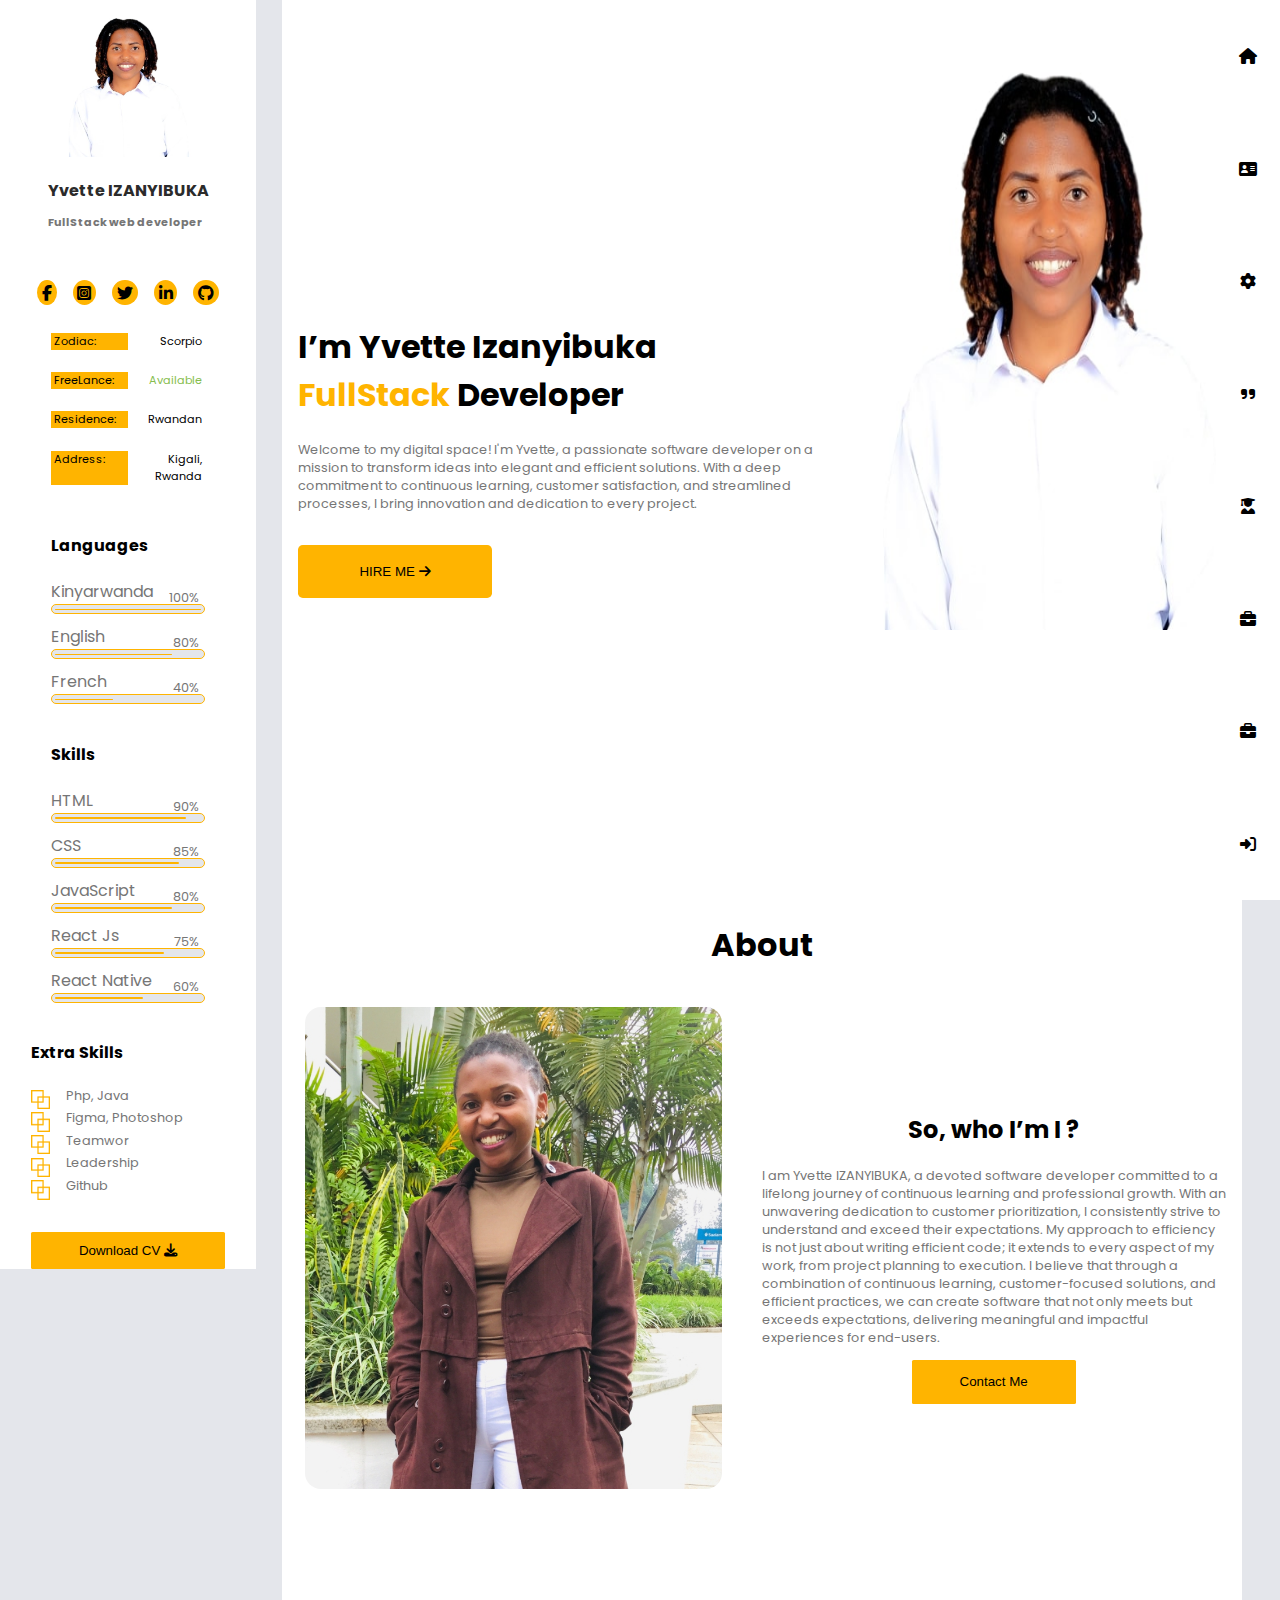
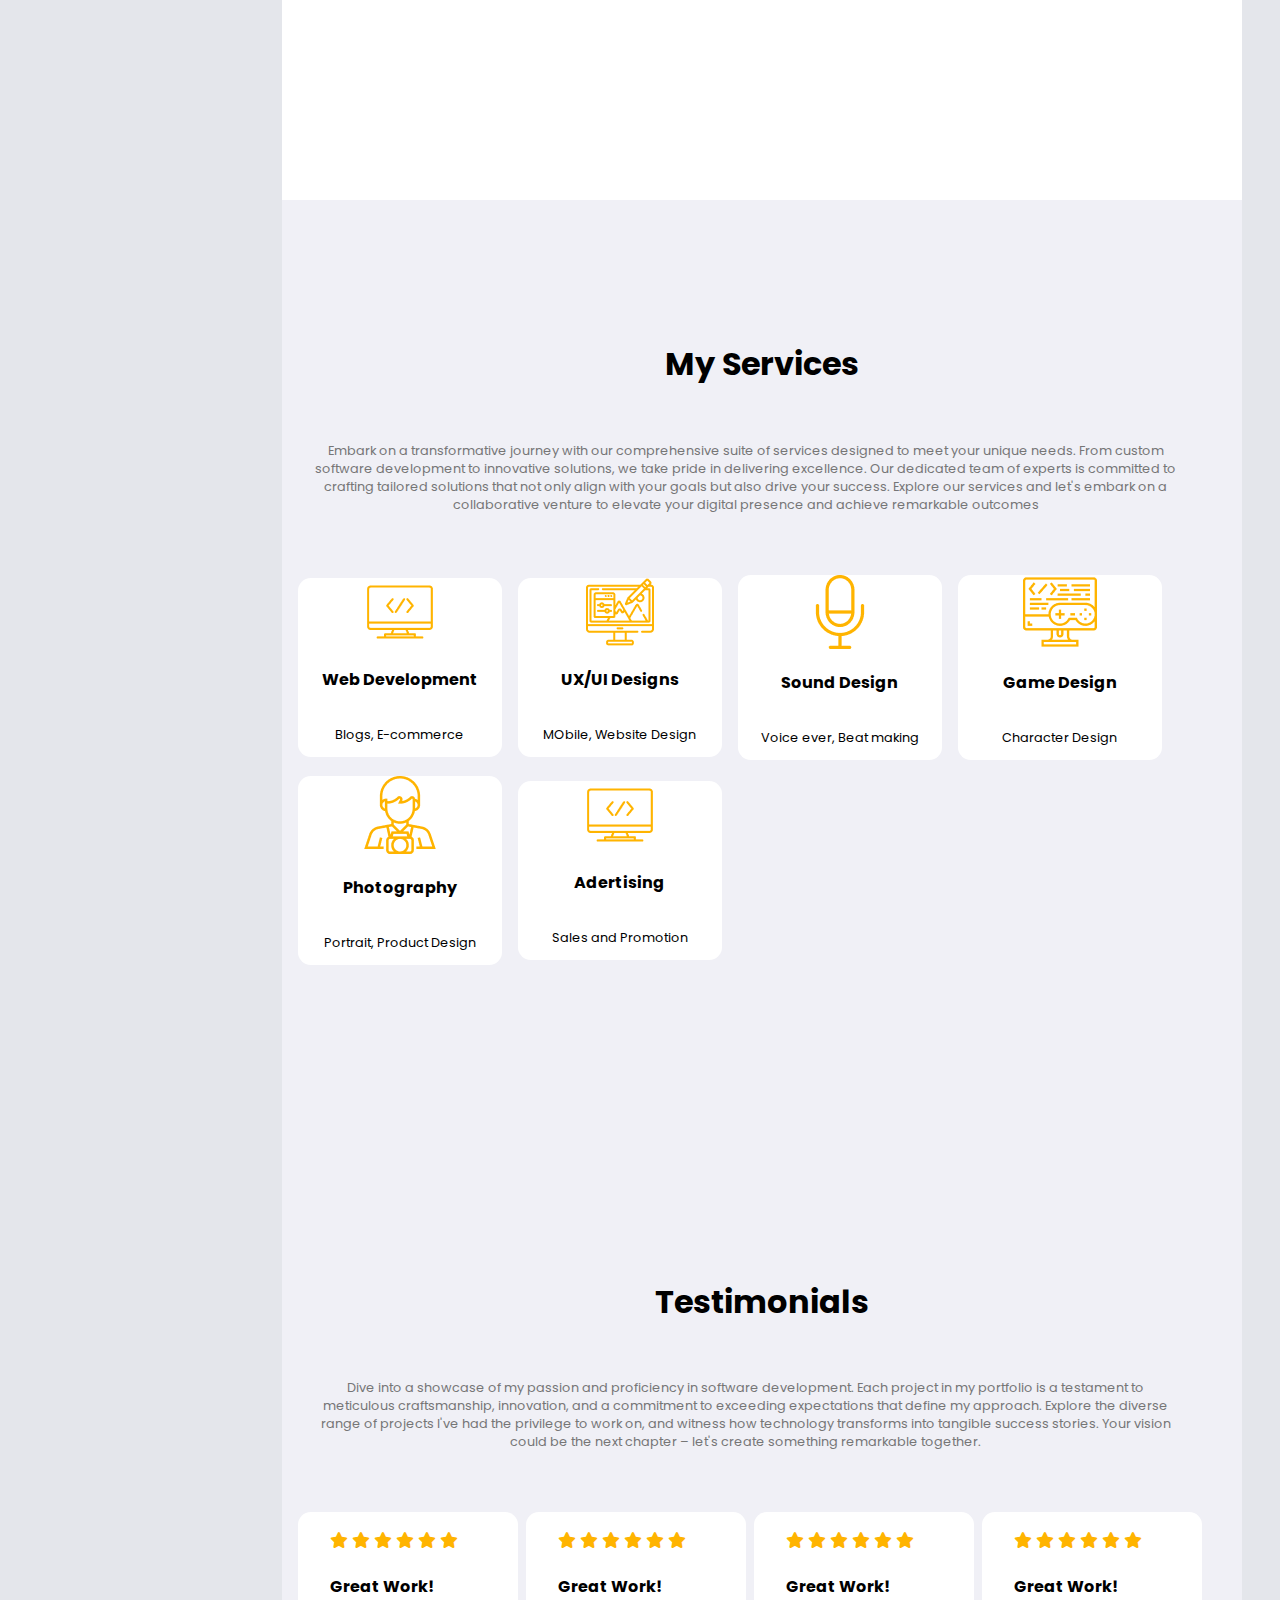
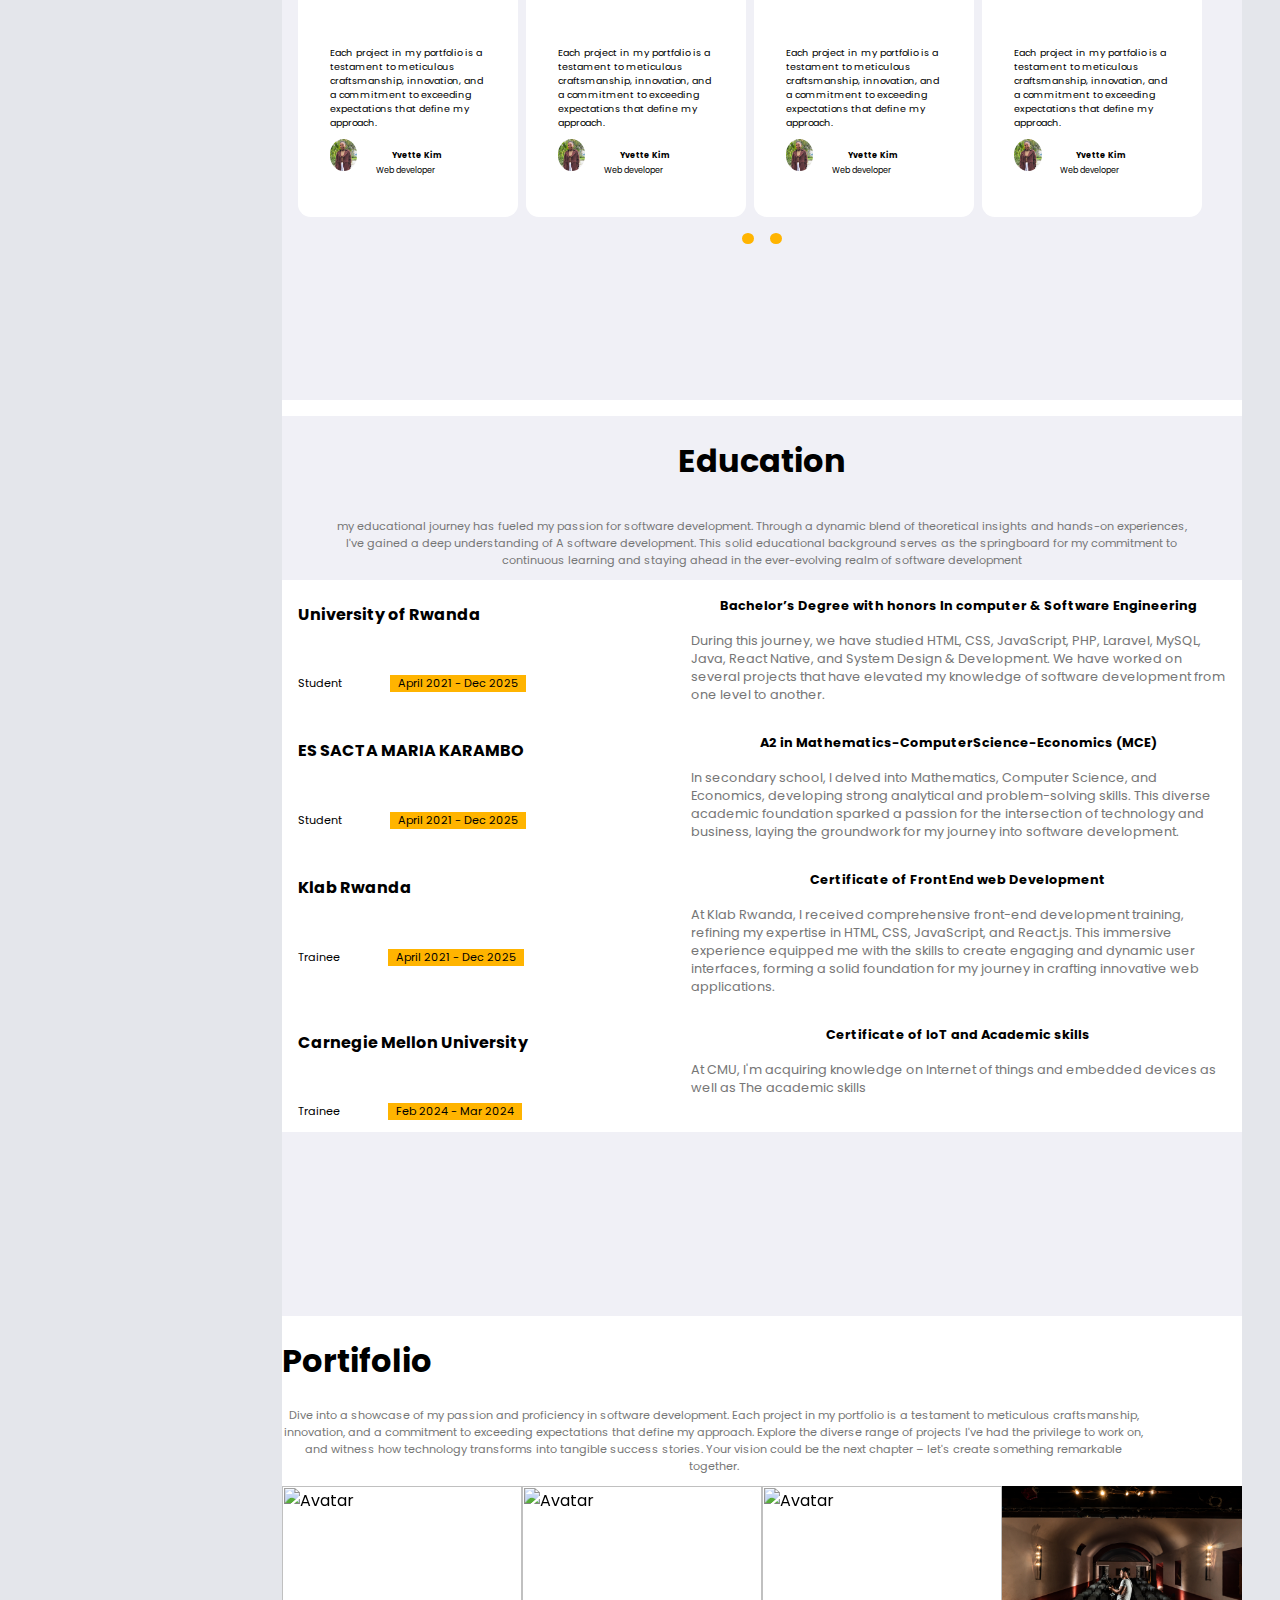
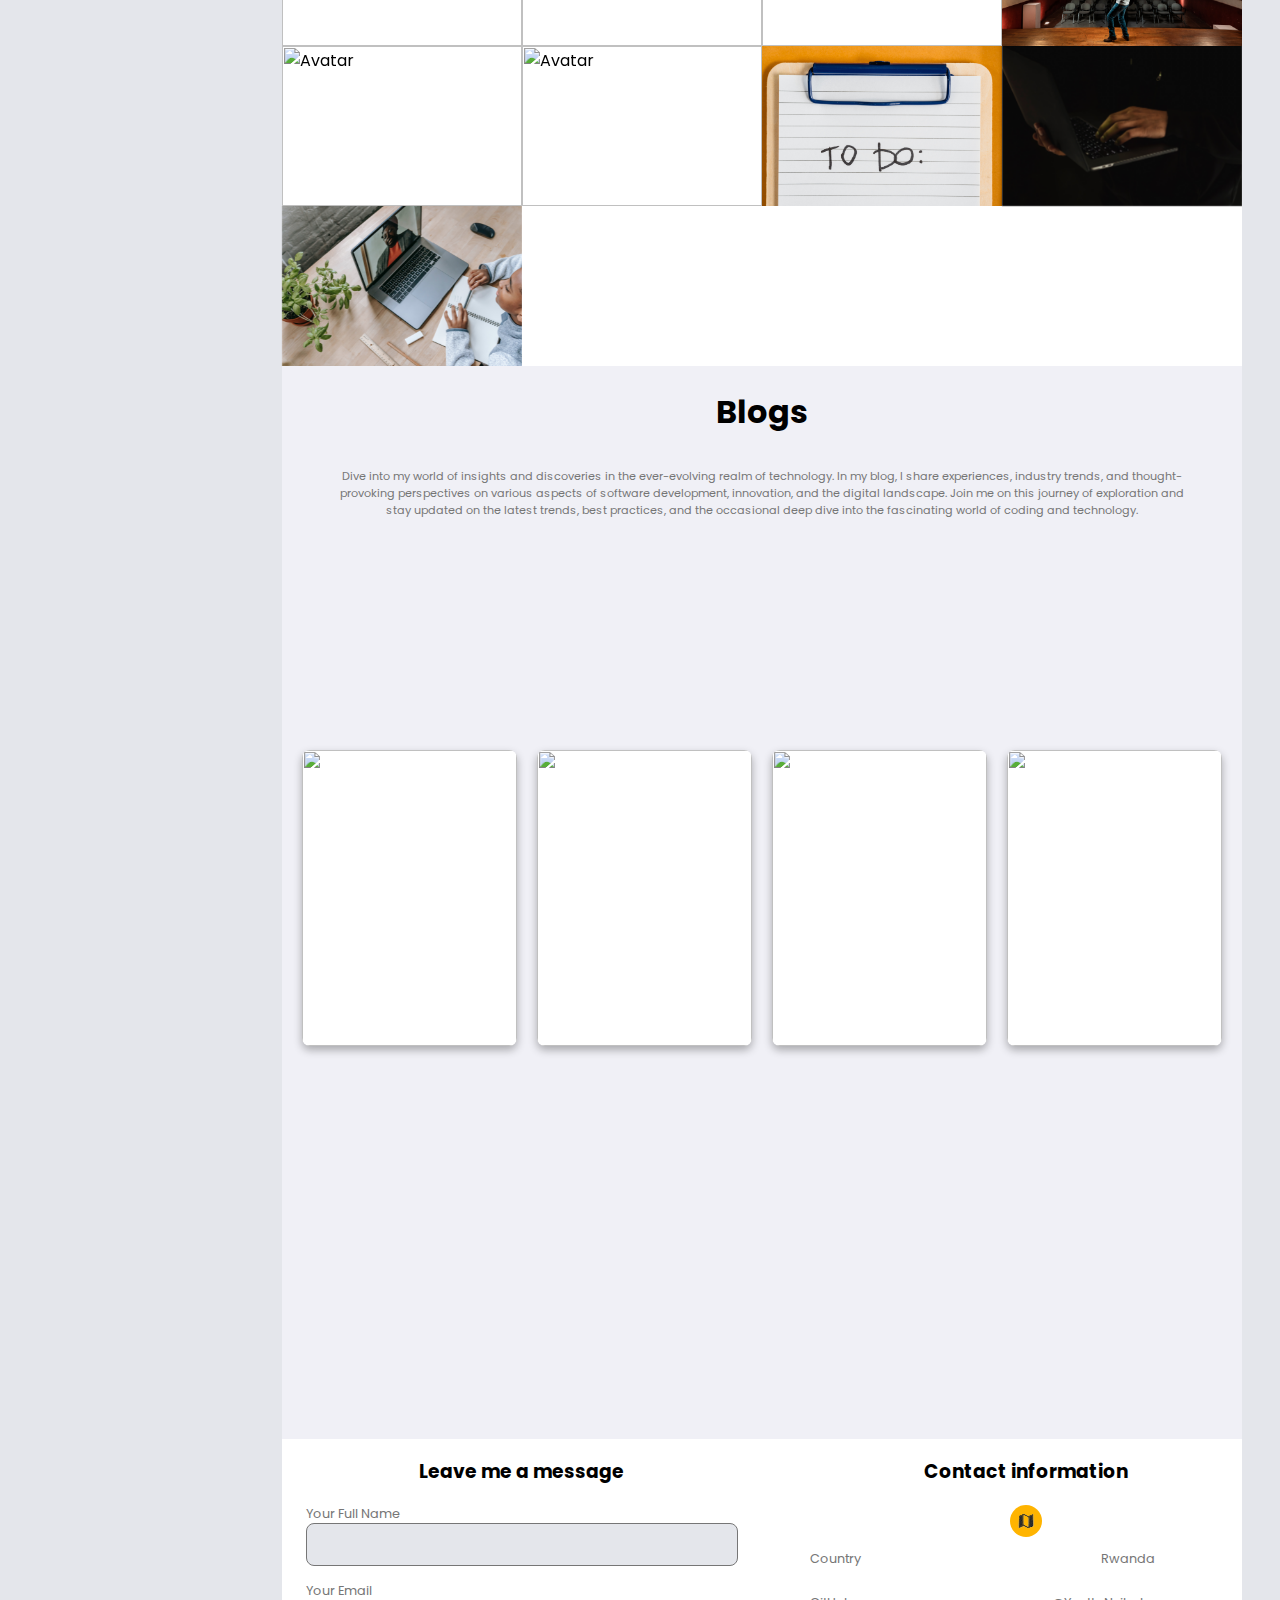
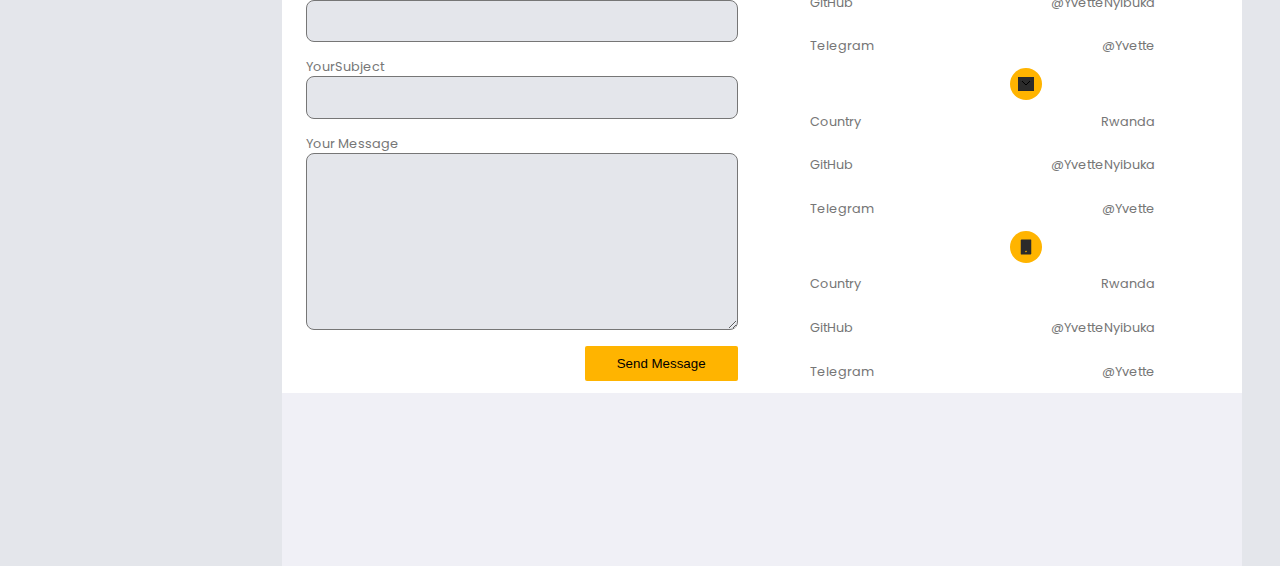
==== index.html @ 3c36f779 "sliders on testimonials" ====
<html lang="en">
  <head>
    <meta charset="UTF-8" />
    <meta name="viewport" content="width=device-width, initial-scale=1.0" />
    <title>My Digital world</title>
    <link rel="preconnect" href="https://fonts.gstatic.com" />
    <link
      rel="stylesheet"
      href="https://cdnjs.cloudflare.com/ajax/libs/font-awesome/5.15.4/css/all.min.css"
    />
    <link
      rel="stylesheet"
      href="https://cdnjs.cloudflare.com/ajax/libs/font-awesome/5.15.4/css/all.min.css"
    />
    <link
      href="https://fonts.googleapis.com/css2?family=Poppins:wght@300;500;600&display=swap"
      rel="stylesheet"
    />

       <link
      rel="stylesheet"
      href="https://cdnjs.cloudflare.com/ajax/libs/font-awesome/6.5.1/css/all.min.css"
      integrity="sha512-DTOQO9RWCH3ppGqcWaEA1BIZOC6xxalwEsw9c2QQeAIftl+Vegovlnee1c9QX4TctnWMn13TZye+giMm8e2LwA=="
      crossorigin="anonymous"
      referrerpolicy="no-referrer"
    />
   
    <link
      rel="stylesheet"
      href="https://cdnjs.cloudflare.com/ajax/libs/font-awesome/6.2.1/css/all.min.css"
    />
    
    <link rel="stylesheet" href="../styles/style.css" />
     <link rel="stylesheet" href="./styles/about.css">
     <link rel="stylesheet" href="./styles/services.css">
     <link rel="stylesheet" href="./styles/testimonial.css">
     <link rel="stylesheet" href="./styles/education.css">
     <link rel="stylesheet" href="./styles/portifolio.css">
     <link rel="stylesheet" href="./styles/blog.css">
     <link rel="stylesheet" href="./styles/contact.css">
  </head>
  <body>
    <div class="landing-container">
      <div class="skills-summary">
       <div class="me">
         <img
          src="../images/ppicture.jpg"
          alt=""
          id="img1"
          width="50%"
          height="50%"
        />
        <h4 style="color: #2B2B2B;">Yvette IZANYIBUKA <br>
                        <p id="title">FullStack web developer</p>
            </h4 style="color: #2B2B2B;">
       </div>

       <div class="social-medias">
        <div class="facebook">
        <i class="fa-brands fa-facebook-f"></i>
        </div>
        <div class="facebook">
        <i class="fa-brands fa-square-instagram"></i>
        </div>
        <div class="facebook">
        <i class="fa-brands fa-twitter"></i>
        </div>
        <div class="facebook">
        <i class="fa-brands fa-linkedin-in"></i>
        </div>
        <div class="facebook">
       <i class="fa-brands fa-github"></i>
        </div>
       </div>

       <div class="mydesc">
        <p id="desc">Zodiac:</p>
        <p id="desc1">Scorpio</p>
        <p id="desc">FreeLance:</p>
        <p id="desc1" style="color:#86bd4e">Available</p>
        <p id="desc">Residence:</p>
        <p id="desc1">Rwandan</p>
        <p id="desc">Address:</p>
        <p id="desc1">Kigali, Rwanda</p>
       </div>

    <div class="languages">
    <h4 style="text-align: start;">Languages</h4>

    <div class="progress-container">
        <label for="progress1">Kinyarwanda</label>
        <div class="progress-wrapper">
            <progress id="progress1" value="100" max="100"></progress>
            <span class="percentage">100%</span>
        </div>
    </div>

    <div class="progress-container">
        <label for="progress2">English</label>
        <div class="progress-wrapper">
            <progress id="progress2" value="80" max="100"></progress>
            <span class="percentage">80%</span>
        </div>
    </div>

    <div class="progress-container">
        <label for="progress3">French</label>
        <div class="progress-wrapper">
            <progress id="progress3" value="40" max="100"></progress>
            <span class="percentage">40%</span>
        </div>
    </div>
</div>
    <div class="skills-measure">
    <h4 style="text-align: start;">Skills</h4>

    <div class="progress-container">
        <label for="progress1">HTML</label>
        <div class="progress-wrapper">
            <progress id="progress1" value="90" max="100"></progress>
            <span class="percentage">90%</span>
        </div>
    </div>

    <div class="progress-container">
        <label for="progress2">CSS</label>
        <div class="progress-wrapper">
            <progress id="progress2" value="85" max="100"></progress>
            <span class="percentage">85%</span>
        </div>
    </div>

    <div class="progress-container">
        <label for="progress3">JavaScript</label>
        <div class="progress-wrapper">
            <progress id="progress3" value="80" max="100"></progress>
            <span class="percentage">80%</span>
        </div>
    </div>
    <div class="progress-container">
        <label for="progress3">React Js</label>
        <div class="progress-wrapper">
            <progress id="progress3" value="75" max="100"></progress>
            <span class="percentage">75%</span>
        </div>
    </div>
    <div class="progress-container">
        <label for="progress3">React Native</label>
        <div class="progress-wrapper">
            <progress id="progress3" value="60" max="100"></progress>
            <span class="percentage">60%</span>
        </div>
    </div>
</div>
 <div class="extra-skills">
    <h4 style="text-align: start;">Extra Skills</h4>
    <div class="subskill1">
        <img src="../images/Icon-skill.png" alt="" width="10%" height="10%" id="img-icon">
        <span>Php, Java</span>
    </div>
    <div class="subskill1">
        <img src="../images/Icon-skill.png" alt="" width="10%" height="10%" id="img-icon">
        <span>Figma, Photoshop</span>
    </div>
    <div class="subskill1">
        <img src="../images/Icon-skill.png" alt="" width="10%" height="10%" id="img-icon">
        <span>Teamwor</span>
    </div>
    <div class="subskill1">
        <img src="../images/Icon-skill.png" alt="" width="10%" height="10%" id="img-icon">
        <span>Leadership</span>
    </div>
    <div class="subskill1">
        <img src="../images/Icon-skill.png" alt="" width="10%" height="10%" id="img-icon">
        <span>Github</span>
    </div>

    <button id="cvBtn">Download CV <i class="fa-solid fa-download"></i> </button>
 </div>
      </div>
      <div class="main-content">
       <section id="home">    
        <div class="homeCont">
            <div class="homeDesc">
                <h1 style="color: black; " id="firstTitle">I’m Yvette Izanyibuka <br>
                <span style="color: #ffb400;">FullStack</span> Developer </h1>
                <p id="welcome">
                    Welcome to my digital space! I'm Yvette, 
                    a passionate software developer on a mission to 
                    transform ideas into elegant and efficient solutions. 
                    With a deep commitment to continuous learning, 
                    customer satisfaction, and streamlined processes, 
                    I bring innovation and dedication to every project.
                </p>
                <button id="hireme">HIRE ME <i class="fa-solid fa-arrow-right"></i> </button>
            </div>
            <div class="homeImg">
           <img src="../images/ppicture.jpg" alt="" id="hmimg">
            </div>

        </div>


       </section>

       <section id="about">
        <h1 id="sectiontitle">About
        </h1>
        <div class="aboutcont">
            <div class="aboutpic">
                <img src="./images/me1.jpg" alt="">

            </div>
            <div class="aboutdesc">
                                <h2>So, who I’m I ?</h2>
               <p id="contactdetails"> I am Yvette IZANYIBUKA, a devoted software developer committed to 
                a lifelong journey of continuous learning and professional growth. 
                With an unwavering dedication to customer prioritization, I consistently 
                strive to understand and exceed their expectations. My approach to 
                efficiency is not just about writing efficient code; it extends to 
                every aspect of my work, from project planning to execution. 
                I believe that through a combination of continuous learning, 
                customer-focused solutions, and efficient practices, we can create 
                software that not only meets but exceeds expectations, delivering 
                meaningful and impactful experiences for end-users.</p>
            <button id="contctmeBtn">Contact Me</button>

            </div>
        </div>
       </section>

       <section id="myservices">
        <div class="servicescont">
            <h1 id="sectiontitle">My Services</h1>
            <p id="serviceintro"> Embark on a transformative journey with our comprehensive 
                suite of services designed to meet your unique needs. 
                From custom software development to innovative solutions,
                 we take pride in delivering excellence. Our dedicated team 
                 of experts is committed to crafting tailored solutions 
                 that not only align with your goals but also drive your success. 
                 Explore our services and let's embark on a collaborative 
                 venture to elevate your digital presence and 
                 achieve remarkable outcomes
            </p>

            <div class="servicecards">
                    <div class="card1">
                        <img src="./images/coding.png" alt="">
                         <h4 id="ptojecttitle">Web Development</h4>
                        <p id="servicecat">Blogs, E-commerce</p>
                    </div>
                    <div class="card1">
                        <img src="./images/illustration.png" alt="">
                         <h4  id="ptojecttitle">UX/UI Designs</h4>
                        <p id="servicecat">MObile, Website Design</p>
                    </div>
                    <div class="card1">
                        <img src="./images/Microphone.png" alt="">
                         <h4  id="ptojecttitle">Sound Design</h4>
                        <p id="servicecat">Voice ever, Beat making</p>
                    </div>
                    <div class="card1">
                        <img src="./images/game-development.png" alt="">
                         <h4  id="ptojecttitle">Game Design</h4>
                        <p id="servicecat">Character Design</p>
                    </div>
                    <div class="card1">
                        <img src="./images/camera.png" alt="">
                         <h4 id="ptojecttitle">Photography</h4>
                        <p id="servicecat">Portrait, Product Design</p>
                    </div>
                    <div class="card1">
                        <img src="./images/coding.png" alt="">
                         <h4 id="ptojecttitle">Adertising</h4>
                        <p id="servicecat">Sales and Promotion</p>
                    </div>
            </div>
        </div>
       </section>
       <section id="testimonials">
        <div class="testimonialcont">
            <h1 id="testheader" class="sectiontitle">Testimonials</h1>
            <p id="testimonialintro"> 
                 Dive into a showcase of my passion and proficiency 
                 in software development. Each project in my portfolio 
                 is a testament to meticulous craftsmanship, innovation, 
                 and a commitment to exceeding expectations that define 
                 my approach. Explore the diverse range of projects I've 
                 had the privilege to work on, and witness how technology 
                 transforms into tangible success stories. Your vision 
                 could be the next chapter – let's create 
                 something remarkable together.

            </p>

            <div class="testimonialcards">
                    <div class="testimonial1">
                        <div class="ratingStars">
                            <i class="fa-solid fa-star"></i>
                            <i class="fa-solid fa-star"></i>
                            <i class="fa-solid fa-star"></i>
                            <i class="fa-solid fa-star"></i>
                            <i class="fa-solid fa-star"></i>
                            <i class="fa-solid fa-star"></i>
                        </div>
                         <h4 id="ptojecttitle" >Great Work!</h4>
                        <p id="personaltestimonial">Each project in my portfolio 
                 is a testament to meticulous craftsmanship, innovation, 
                 and a commitment to exceeding expectations that define 
                 my approach.</p>

                 <div class="person">
                    <div class="testimg">
                    <img src="./images/me1.jpg" alt="" width="25%" height="70%">

                    </div>
                    <div class="testcred">
                        <h4 style="font-weight: bolder;" id="testfyingperson">Yvette Kim</h4>
                        <p id="testfyingperson">Web developer</p>
                    </div> 
                    
                 </div>
                    </div>
                    <div class="testimonial1">
                        <div class="ratingStars">
                            <i class="fa-solid fa-star"></i>
                            <i class="fa-solid fa-star"></i>
                            <i class="fa-solid fa-star"></i>
                            <i class="fa-solid fa-star"></i>
                            <i class="fa-solid fa-star"></i>
                            <i class="fa-solid fa-star"></i>
                        </div>
                         <h4 id="ptojecttitle" >Great Work!</h4>
                        <p id="personaltestimonial">Each project in my portfolio 
                 is a testament to meticulous craftsmanship, innovation, 
                 and a commitment to exceeding expectations that define 
                 my approach.</p>

                 <div class="person">
                    <div class="testimg">
                    <img src="./images/me1.jpg" alt="" width="25%" height="70%">

                    </div>
                    <div class="testcred">
                        <h4 style="font-weight: bolder;" id="testfyingperson">Yvette Kim</h4>
                        <p id="testfyingperson">Web developer</p>
                    </div> 
                    
                 </div>
                    </div>
                    <div class="testimonial1">
                        <div class="ratingStars">
                            <i class="fa-solid fa-star"></i>
                            <i class="fa-solid fa-star"></i>
                            <i class="fa-solid fa-star"></i>
                            <i class="fa-solid fa-star"></i>
                            <i class="fa-solid fa-star"></i>
                            <i class="fa-solid fa-star"></i>
                        </div>
                         <h4 id="ptojecttitle" >Great Work!</h4>
                        <p id="personaltestimonial">Each project in my portfolio 
                 is a testament to meticulous craftsmanship, innovation, 
                 and a commitment to exceeding expectations that define 
                 my approach.</p>

                 <div class="person">
                    <div class="testimg">
                    <img src="./images/me1.jpg" alt="" width="25%" height="70%">

                    </div>
                    <div class="testcred">
                        <h4 style="font-weight: bolder;" id="testfyingperson">Yvette Kim</h4>
                        <p id="testfyingperson">Web developer</p>
                    </div> 
                    
                 </div>
                    </div>
                    <div class="testimonial1">
                        <div class="ratingStars">
                            <i class="fa-solid fa-star"></i>
                            <i class="fa-solid fa-star"></i>
                            <i class="fa-solid fa-star"></i>
                            <i class="fa-solid fa-star"></i>
                            <i class="fa-solid fa-star"></i>
                            <i class="fa-solid fa-star"></i>
                        </div>
                         <h4 id="ptojecttitle" >Great Work!</h4>
                        <p id="personaltestimonial">Each project in my portfolio 
                 is a testament to meticulous craftsmanship, innovation, 
                 and a commitment to exceeding expectations that define 
                 my approach.</p>

                 <div class="person">
                    <div class="testimg">
                    <img src="./images/me1.jpg" alt="" width="25%" height="70%">

                    </div>
                    <div class="testcred">
                        <h4 style="font-weight: bolder;" id="testfyingperson">Yvette Kim</h4>
                        <p id="testfyingperson">Web developer</p>
                    </div> 
                    
                 </div>
                    </div>
                    <div class="testimonial1">
                        <div class="ratingStars">
                            <i class="fa-solid fa-star"></i>
                            <i class="fa-solid fa-star"></i>
                            <i class="fa-solid fa-star"></i>
                            <i class="fa-solid fa-star"></i>
                            <i class="fa-solid fa-star"></i>
                            <i class="fa-solid fa-star"></i>
                        </div>
                         <h4 id="ptojecttitle" >Great Work!</h4>
                        <p id="personaltestimonial">Each project in my portfolio 
                 is a testament to meticulous craftsmanship, innovation, 
                 and a commitment to exceeding expectations that define 
                 my approach.</p>

                 <div class="person">
                    <div class="testimg">
                    <img src="./images/avatar.png" alt="" width="25%" height="70%">

                    </div>
                    <div class="testcred">
                        <h4 style="font-weight: bolder;" id="testfyingperson">Yvette Kim</h4>
                        <p id="testfyingperson">Web developer</p>
                    </div> 
                    
                 </div>
                    </div>
                    <div class="testimonial1">
                        <div class="ratingStars">
                            <i class="fa-solid fa-star"></i>
                            <i class="fa-solid fa-star"></i>
                            <i class="fa-solid fa-star"></i>
                            <i class="fa-solid fa-star"></i>
                            <i class="fa-solid fa-star"></i>
                            <i class="fa-solid fa-star"></i>
                        </div>
                         <h4 id="ptojecttitle">Great Work!</h4>
                        <p id="personaltestimonial">Each project in my portfolio 
                 is a testament to meticulous craftsmanship, innovation, 
                 and a commitment to exceeding expectations that define 
                 my approach.</p>

                 <div class="person">
                    <div class="testimg">
                    <img src="./images/avatar.png" alt="" width="25%" height="70%">

                    </div>
                    <div class="testcred">
                        <h4 style="font-weight: bolder;" id="testfyingperson">Yvette Kim</h4>
                        <p id="testfyingperson">Web developer</p>
                    </div> 
                    
                 </div>
                    </div>
                    <div class="testimonial1">
                        <div class="ratingStars">
                            <i class="fa-solid fa-star"></i>
                            <i class="fa-solid fa-star"></i>
                            <i class="fa-solid fa-star"></i>
                            <i class="fa-solid fa-star"></i>
                            <i class="fa-solid fa-star"></i>
                            <i class="fa-solid fa-star"></i>
                        </div>
                         <h4 id="ptojecttitle" >Amazing Work!</h4>
                        <p id="personaltestimonial">Each project in my portfolio 
                 is a testament to meticulous craftsmanship, innovation, 
                 and a commitment to exceeding expectations that define 
                 my approach.</p>
                  <div class="person">
                    <div class="testimg">
                    <img src="./images/avatar.png" alt="" width="25%" height="70%">

                    </div>
                    <div class="testcred">
                        <h4 style="font-weight: bolder;" id="testfyingperson">Yvette Kim</h4>
                        <p id="testfyingperson">Web developer</p>
                    </div> 
                    
                 </div>
                    </div> 
                    <div class="testimonial1">
                        <div class="ratingStars">
                            <i class="fa-solid fa-star"></i>
                            <i class="fa-solid fa-star"></i>
                            <i class="fa-solid fa-star"></i>
                            <i class="fa-solid fa-star"></i>
                            <i class="fa-solid fa-star"></i>
                            <i class="fa-solid fa-star"></i>
                        </div>
                         <h4 id="ptojecttitle" >Great Work!</h4>
                        <p id="personaltestimonial">Each project in my portfolio 
                 is a testament to meticulous craftsmanship, innovation, 
                 and a commitment to exceeding expectations that define 
                 my approach.</p>
                  <div class="person">
                    <div class="testimg">
                    <img src="./images/avatar.png" alt="" width="25%" height="70%">

                    </div>
                    <div class="testcred">
                        <h4 style="font-weight: bolder;" id="testfyingperson">Yvette Kim</h4>
                        <p id="testfyingperson">Web developer</p>
                    </div> 
                    
                 </div>
                   
            </div>
        </div>
            <div class="sliders">
    <button onclick="prevSlide()" id="sliderdiv"></button>
    <button onclick="nextSlide()" id="sliderdiv"></button>
         </div>
        </div>
       </section>

       <section id="education">
            <div class="educationcont">
                <h1 id="sectiontitle">Education</h1>
                <p id="educationintro">my educational journey has fueled my passion 
                    for software development. Through a dynamic 
                    blend of theoretical insights and hands-on 
                    experiences, I've gained a deep understanding 
                    of A software development. This solid educational 
                    background serves as the springboard for 
                    my commitment to continuous learning and 
                    staying ahead in the ever-evolving realm 
                    of software development</p>

                <div class="education1">
                    <div class="leftedu">
                         <h4 id="school">University of Rwanda</h4>
                       <div class="time">
                         <p style="color: black;">Student</p>
                        <p style="background-color: #ffb400;padding: 0 .5rem;">April 2021 - Dec 2025</p>
                       </div>
                    </div>
                    <div class="rigthedu">
                        <h4  id="faculty">
                            Bachelor’s Degree with honors In computer  & Software
                                           Engineering
                        </h4>
                        <p id="edudesc">During this journey, we have studied HTML, CSS, JavaScript, PHP, Laravel, MySQL, Java, React Native, and System Design & Development. We have worked on several projects that have elevated my knowledge of software development from one level to another.</p>
                    </div>
                </div>
                <div class="education1">
                    <div class="leftedu">
                    <h4 id="school">ES SACTA MARIA KARAMBO</h4>
                       <div class="time">
                         <p style="color: black;">Student</p>
                        <p style="background-color: #ffb400;padding: 0 .5rem;">April 2021 - Dec 2025</p>
                       </div>
                    </div>
                    <div class="rigthedu">
                        <h4  id="faculty">
                            A2 in Mathematics-ComputerScience-Economics (MCE)
                        </h4>
                        <p id="edudesc">In secondary school, I delved into Mathematics, Computer Science, and Economics, developing strong analytical and problem-solving skills. This diverse academic foundation sparked a passion for the intersection of technology and business, laying the groundwork for my journey into software development.</p>
                    </div>
                </div>
                <div class="education1">
                    <div class="leftedu">
                        <h4 id="school">Klab Rwanda</h4>
                       <div class="time">
                         <p style="color: black;">Trainee</p>
                        <p style="background-color: #ffb400;padding: 0 .5rem;">April 2021 - Dec 2025</p>
                       </div>
                    </div>
                    <div class="rigthedu">
                        <h4  id="faculty">
                            Certificate of FrontEnd web Development
                        </h4>
                        <p id="edudesc">At Klab Rwanda, I received comprehensive front-end development training, refining my expertise in HTML, CSS, JavaScript, and React.js. This immersive experience equipped me with the skills to create engaging and dynamic user interfaces, forming a solid foundation for my journey in crafting innovative web applications.</p>
                    </div>
                </div>
                <div class="education1">
                    <div class="leftedu">
                        <h4 id="school">Carnegie Mellon University</h4>
                       <div class="time">
                         <p style="color: black;">Trainee</p>
                        <p style="background-color: #ffb400;padding: 0 .5rem;">Feb 2024 - Mar 2024</p>
                       </div>
                    </div>
                    <div class="rigthedu">
                        <h4  id="faculty">
                            Certificate of IoT and Academic skills
                        </h4>
                        <p id="edudesc">At CMU, I'm acquiring knowledge on Internet of things and embedded devices as well as The academic skills</p>
                    </div>
                </div>
            </div>
       </section>

       <section id="portifolio">
         <h1 id="sectiontitle">Portifolio</h1>
            <p id="portifolioIntro">
                 Dive into a showcase of my passion and proficiency in software development. Each project in my portfolio is a testament to meticulous craftsmanship, innovation, and a commitment to exceeding expectations that define my approach. Explore the diverse range of projects I've had the privilege to work on, and witness how technology transforms into tangible success stories. Your vision could be the next chapter – let's create something remarkable together.
            </p>

    <div class="potifoliocards">
    <div class="portfolio1">
  <img src="./images/holidayPlanner.jpg" alt="Avatar" class="image" style="width:100%">
  <div class="Projectinfo">
    <div class="text">Holiday Planner</div>
  </div>
</div>
    <div class="portfolio1">
  <img src="./images/my blogaApp.jpg" alt="Avatar" class="image" style="width:100%">
  <div class="Projectinfo">
    <div class="text">MyBlog App</div>
  </div>
</div>
    <div class="portfolio1">
  <img src="./images/BoostifyTubr.jpg" alt="Avatar" class="image" style="width:100%">
  <div class="Projectinfo">
    <div class="text">BoostifyTube Network</div>
  </div>
</div>
    <div class="portfolio1">
  <img src="./images/MusicSite.jpg" alt="Avatar" class="image" style="width:100%">
  <div class="Projectinfo">
    <div class="text">Fyyur</div>
  </div>
</div>
    <div class="portfolio1">
  <img src="./images/SMS.jpg" alt="Avatar" class="image" style="width:100%">
  <div class="Projectinfo">
    <div class="text">John Doe</div>
  </div>
</div>
    <div class="portfolio1">
  <img src="./images/news.jpg" alt="Avatar" class="image" style="width:100%">
  <div class="Projectinfo">
    <div class="text">NewsPaper Homepage</div>
  </div>
</div>
    <div class="portfolio1">
  <img src="./images/TodoApp.jpg" alt="Avatar" class="image" style="width:100%">
  <div class="Projectinfo">
    <div class="text">Todo App</div>
  </div>
</div>
    <div class="portfolio1">
  <img src="./images/portifolio.jpg" alt="Avatar" class="image" style="width:100%">
  <div class="Projectinfo">
    <div class="text">Portifolio</div>
  </div>
</div>
    <div class="portfolio1">
  <img src="./images/Quizzapp.jpg" alt="Avatar" class="image" style="width:100%">
  <div class="Projectinfo">
    <div class="text">Quizz App</div>
  </div>
</div>

</div>
       </section>

  <section id="blogs">
 <h1 id="sectiontitle">Blogs</h1>
 <p id="blogIntro">
    Dive into my world of insights and discoveries in the ever-evolving realm of technology. In my blog, I share experiences, industry trends, and thought-provoking perspectives on various aspects of software development, innovation, and the digital landscape. Join me on this journey of exploration and stay updated on the latest trends, best practices, and the occasional deep dive into the fascinating world of coding and technology.
 </p>
      <div class="blogs-wrapper">
        <div class="blog-card">
          <div class="blog-img">
            <img src="./images/Ffyur.jpg" alt="" />
          </div>
          <div class="blog-descrption">
            <p id="blogdescc">The blog1 description.
              “Lorem ipsum dolor sit amet, consectetur adipiscing elit, 
              sed do eiusmod tempor incididunt ut labore et dolore magna aliqua
              ... <button id="fullblogbtn" > <a id="leanmore" href="./pages/singleblog.html">Learn More</a></button>
            </p>
          </div>
          <div class="blog-info">
            <p>By Yvette</p>
            <p>on 19 Jan 2024</p>
          </div>
          <div class="blog-statistics">
            <p>❤️ 120</p>
            <p>💬 50</p>
            <p>👁️ 1050</p>
          </div>
        </div>
        <div class="blog-card">
          <div class="blog-img">
            <img src="./images/SMS.jpg" alt="" />
          </div>
          <div class="blog-descrption">
            <p id="blogdescc">The blog1 description.
              “Lorem ipsum dolor sit amet, consectetur adipiscing elit, 
              sed do eiusmod tempor incididunt ut labore et dolore magna aliqua...<button id="fullblogbtn" > <a id="leanmore" href="./pages/singleblog.html">Learn More</a></button>
            </p>
          </div>
          <div class="blog-info">
            <p>By Yvette</p>
            <p>on 19 Jan 2024</p>
          </div>
          <div class="blog-statistics">
            <p>❤️ 120</p>
            <p>💬 50</p>
            <p>👁️ 1050</p>
          </div>
        </div>
        <div class="blog-card">
          <div class="blog-img">
            <img src="./images/my blogaApp.jpg" alt="" />
          </div>
          <div class="blog-descrption">
            <p id="blogdescc">The blog1 description.
              “Lorem ipsum dolor sit amet, consectetur adipiscing elit, 
              sed do eiusmod tempor incididunt ut labore et dolore magna aliqua ...<button id="fullblogbtn" > <a id="leanmore" href="./pages/singleblog.html">Learn More</a></button>
            </p>
          </div>
          <div class="blog-info">
            <p>By Yvette</p>
            <p>on 19 Jan 2024</p>
          </div>
          <div class="blog-statistics">
            <p>❤️ 120</p>
            <p>💬 50</p>
            <p>👁️ 1050</p>
          </div>
        </div>
        <div class="blog-card">
          <div class="blog-img">
            <img src="./images/my blogaApp.jpg" alt="" />
          </div>
          <div class="blog-descrption">
            <p id="blogdescc">The blog1 description.
              “Lorem ipsum dolor sit amet, consectetur adipiscing elit, 
              sed do eiusmod tempor incididunt ut labore et dolore magna aliqua... <button id="fullblogbtn" > <a id="leanmore" href="./pages/singleblog.html">Learn More</a></button>
            </p>
          </div>
          <div class="blog-info">
            <p>By Yvette</p>
            <p>on 19 Jan 2024</p>
          </div>
          <div class="blog-statistics">
            <p>❤️ 120</p>
            <p>💬 50</p>
            <p>👁️ 1050</p>
          </div>
        </div>
       
        </div>
  </section>

  <section id="contact">

    <div class="contactBody">
      <div class="leftform">
      <h3 id="contactsect">Leave me a message</h3>
        <form action="">
          <div class="inputgroup">
          <label for="">Your Full Name</label>
          <input type="text" id="inputfield">
          </div>
          <div class="inputgroup">
          <label for="">Your Email</label>
          <input type="text" id="inputfield">
          </div>
          <div class="inputgroup">
          <label for="">YourSubject</label>
          <input type="text" id="inputfield">
          </div>
          <div class="inputgroup">
          <label for="">Your Message</label>
          <textarea name="" id="inputfield" cols="30" rows="10"></textarea>
          </div>
          <div  class="btndivcontact">
          <button id="contactbtn">Send Message</button>
        </div>
        </form>
      </div>
      <div class="rightinfo">
      <h3 id="contactsect">Contact information</h3>
     <div class="infogroup">
      <div class="infoIcon">
        <img src="./images/location.png" alt="">
      </div>
        <div class="info1">
          <p>Country</p>
          <p>Rwanda</p>
        </div>
        <div class="info1">
          <p>GitHub</p>
          <p>@YvetteNyibuka</p>
        </div>
        <div class="info1">
          <p>Telegram</p>
          <p>@Yvette</p>
        </div>
     
     </div>
     <div class="infogroup">
      <div class="infoIcon">
        <img src="./images/Vector.png" alt="" style="background-color: white;">
      </div>
        <div class="info1">
          <p>Country</p>
          <p>Rwanda</p>
        </div>
        <div class="info1">
          <p>GitHub</p>
          <p>@YvetteNyibuka</p>
        </div>
        <div class="info1">
          <p>Telegram</p>
          <p>@Yvette</p>
        </div>
     
     </div>
     <div class="infogroup">
      <div class="infoIcon">
        <img src="./images/Mobile.png" alt="">
      </div>
        <div class="info1">
          <p>Country</p>
          <p>Rwanda</p>
        </div>
        <div class="info1">
          <p>GitHub</p>
          <p>@YvetteNyibuka</p>
        </div>
        <div class="info1">
          <p>Telegram</p>
          <p>@Yvette</p>
        </div>
     
     </div>
      </div>
    </div>
  </section>

      </div>
      <div class="navigation-container">
        <i class="fa-solid fa-bars" id="menu"></i>
        <a id="navlink" href="#home"><i class="fa-solid fa-house"></i></a>
        <a id="navlink" href="#about"><i class="fa-solid fa-address-card"></i></a>
        <a id="navlink" href="#myservices"><i class="fa-solid fa-gear"></i></a>
        <a id="navlink" href="#testimonials"><i class="fa-solid fa-quote-right"></i></a>
        <a id="navlink" href="#education"><i class="fa-solid fa-user-graduate"></i></a>
        <a id="navlink" href="#portifolio"><i class="fa-solid fa-briefcase"></i></a>
        <a id="navlink" href="#portifolio"><i class="fa-solid fa-briefcase"></i></a>
        <a id="navlink" href="./pages/login.html"><i class="fa-solid fa-right-to-bracket"></i></a>
      </div>
    </div>
    <script src="../scripts/script.js"></script>
    <script src="./scripts/sliders.js"></script>
  </body>
</html>
---- styles/style.css ----
body {
  padding: 0;
  margin: 0;
  font-family: "Poppins", sans-serif;
}

.landing-container {
  width: 100%;
  display: flex;
  gap: 2%;
  background-color: #e4e6eb;
}

.skills-summary,
.main-content,
.navigation-container {
  /* border: 2px solid blueviolet; */
  background-color: white;
  height: fit-content;
}

.skills-summary {
  width: 20%;
  display: flex;
  flex-direction: column;
  /* margin: auto; */
  justify-content: center;
  align-items: center;
  gap: 1rem;
}

.me {
  margin: auto;
  display: flex;
  flex-direction: column;
  align-items: center;
  justify-content: center;
}
#title {
  font-size: 0.7rem;
  color: #767676;
}
.social-medias {
  display: flex;
  gap: 1rem;
}
.facebook {
  border-radius: 100%;
  background-color: #ffb400;
  padding: 0.3rem;
}

.mydesc {
  display: grid;
  grid-template-columns: repeat(2, 1fr);
  width: 60%;
}
#desc {
  font-size: 0.7rem;
  background-color: #ffb400;
  padding: 0 0.2rem;
}
#desc1 {
  font-size: 0.7rem;
  text-align: right;
  padding: 0 0.2rem;
}

.languages {
  text-align: left;
  justify-content: start;
  width: 60%;
}

label {
  color: #767676;
}

label {
  color: #767676;
}

.progress-container {
  margin-top: 10px;
}

.progress-wrapper {
  position: relative;
}

progress {
  width: 100%;
  height: 10px;
  border-radius: 1rem;
  appearance: none;
}

progress::-webkit-progress-bar {
  border-radius: 1rem;
  padding: 0.2rem;
  background-color: #e4e6eb;
  border: 1px solid #ffb400;
}

progress::-webkit-progress-value {
  background-color: #ffb400 !important;
  border-radius: 1rem;
}

progress::-moz-progress-bar {
  background-color: #ffb400;
  border-radius: 1rem;
}

.percentage {
  position: absolute;
  top: -1.2em;
  right: 5px;
  font-size: 0.8em;
  color: #767676;
}

.skills-measure {
  width: 60%;
  border-radius: 1rem;
  appearance: none;
}

#img-icon {
  margin-top: 0.2rem;
}
.subskill1 {
  color: #767676;
  font-size: 0.8rem;
  display: flex;
  gap: 1rem;
}

#cvBtn {
  background: #ffb400;
  padding: 0.7rem 3rem;
  margin-top: 2rem;
  border: none !important;
  border-radius: 0.1rem !important;
}

.main-content {
  width: 75%;
  display: flex;
  flex-direction: column;
}

.homeCont {
  display: flex;
  height: 100vh;
}

.homeDesc {
  margin: auto;
  align-items: left;
  justify-content: left;
  padding: 1rem;
  display: flex;
  flex-direction: column;
  text-align: left;
  font-size: 0.8rem;
  color: #767676;
  width: 60%;
}
.homeImg {
  width: 40%;
}
#hmimg {
  width: 100%;
  height: 70%;
}

#welcome {
  text-align: left;
  margin: auto;
  align-items: center;
  justify-content: center;
  display: flex;
}

#hireme {
  background-color: #ffb400;
  padding: 1.2rem 0;
  margin-top: 2rem;
  border: none;
  border-radius: 0.3rem;
  width: 35%;
}

.navigation-container {
  width: 5%;
  min-height: 100vh;
  justify-content: space-around;
  align-items: center;
  display: flex;
  flex-direction: column;
  position: fixed;
  margin-left: 95%;
}

#firstTitle {
  font-size: 2rem;
}
#menu {
  display: none;
}
.skills-summary.show-skills-summary {
  display: flex;
}
#navlink {
  color: black;
}

/* responsiveness */

@media (max-width: 800px) {
  .skills-summary {
    display: none;
  }

  .skills-summary.show-skills-summary {
    display: flex;
    flex-direction: column;
    width: 80%;
    position: absolute;
  }
  .main-content {
    width: 85%;
  }
  #hireme {
    padding: 1rem 0;
    width: 100%;
  }
  .homeCont {
    display: flex;
    flex-direction: column-reverse;
    height: fit-content;
  }
  .homeDesc {
    margin: auto;
    align-items: center;
    justify-content: center;
    padding: 0 0.5rem;
    display: flex;
    flex-direction: column;
    text-align: center;
    font-size: 0.8rem;
    color: #767676;
    width: 90%;
  }
  .homeImg {
    width: 100%;
    justify-content: center;
    display: flex;
    align-items: center;
  }
  #firstTitle {
    font-size: 1.5rem;
  }
  #menu {
    display: flex;
  }
  .navigation-container {
    width: 15%;
    margin-left: 85%;
  }
}

@media (min-width: 768px) and (max-width: 1024px) {
  #welcome {
    font-size: 1.4rem;
  }
  #firstTitle {
    font-size: 3rem;
  }
  #hireme {
    font-size: 1.5rem;
  }
  #sectiontitle {
    font-size: 3rem;
  }
  .sectiontitle {
    font-size: 3rem;
  }
}
---- styles/about.css ----
#about {
  margin: auto;
  justify-content: center;
  align-items: center;
  text-align: center;
  min-height: 100vh;
}

.aboutcont {
  display: flex;
  width: 100%;
  margin: auto;
  justify-content: center;
  align-items: center;
}

.aboutpic {
  width: 50%;
  height: 100%;
}
.aboutpic img {
  width: 90%;
  padding: 1rem;
  border-radius: 2rem;
}

.aboutdesc {
  width: 50%;
  padding: 1rem;
}
.aboutdesc p {
  width: 100%;
  text-align: start;
  font-size: 0.8rem;
  color: #767676;
}

#contctmeBtn {
  background: #ffb400;
  padding: 0.9rem 3rem;
  border: none !important;
  border-radius: 0.1rem !important;
  justify-content: start;
}

@media (max-width: 800px) {
  .aboutcont {
    flex-direction: column;
  }
  .aboutpic,
  .aboutdesc {
    width: 90%;
  }

  .aboutdesc p {
    display: flex;
    flex-wrap: wrap;
  }
}
@media (min-width: 768px) and (max-width: 1024px) {
  #contactdetails {
    font-size: 1.5rem;
  }
  #contctmeBtn {
    font-size: 1.6rem;
  }
}
---- styles/services.css ----
#myservices {
  min-height: 100vh;
  max-height: fit-content;
  margin: auto;
  justify-content: center;
  text-align: center;
  display: flex;
  width: 100%;
  flex-direction: column;
  background-color: #f0f0f6;
}

.servicescont {
  width: 100%;
  height: 100%;
  /* background-color: black; */
}

#myservices #serviceintro {
  color: #767676;
  padding: 2rem;
  width: 90%;
  font-size: 0.8rem;
}

.servicecards {
  display: grid;
  grid-template-columns: repeat(auto-fill, minmax(200px, 1fr));
  width: 90%;
  padding: 1rem;
  gap: 1rem;
}

.card1 {
  background-color: #fff;
  width: 100%;
  margin: auto;
  border-radius: 0.8rem;
  justify-content: center;
  align-items: center;
  text-align: center;
  display: flex;
  flex-direction: column;
}

#servicecat {
  font-size: 0.8rem;
}

@media (max-width: 800px) {
  #myservices #serviceintro {
    text-align: left;
    padding: 1rem;
  }
}

@media (min-width: 768px) and (max-width: 1024px) {
  #myservices #serviceintro {
    font-size: 1.5rem;
    justify-content: center;
    align-items: center;
    display: flex;
    margin: auto;
  }
  #ptojecttitle {
    font-size: 1.5rem;
  }
  #servicecat {
    font-size: 1.3rem;
  }
}
---- styles/testimonial.css ----
#testimonials {
  min-height: 100vh;
  max-height: fit-content;
  margin: auto;
  justify-content: center;
  text-align: center;
  display: flex;
  width: 100%;
  flex-direction: column;
  background-color: #f0f0f6;
}

.testimonialcont {
  width: 100%;
  height: 100%;
}

#testimonials #testimonialintro {
  color: #767676;
  padding: 2rem;
  width: 90%;
  font-size: 0.8rem;
}

.testimonialcards {
  display: flex;
  flex-wrap: nowrap;
  gap: 0.5rem;
  padding: 1rem;
}

.testimonial1 {
  display: none;
  flex: 0 0 calc(22% - 1rem); /* Set the flex basis for each testimonial1 */
  max-width: calc(23% - 1rem); /* Set the maximum width for each testimonial1 */
  background-color: #fff;
  border-radius: 0.8rem;
  flex-direction: column;
  text-align: start;
  justify-content: start;
  padding: 1rem;
}
#personaltestimonial {
  font-size: 0.6rem;
  text-align: start;
  padding: 1rem;
}

.ratingStars {
  color: #ffb400;
  justify-content: space-around;
  padding-left: 1rem;
}
.testimonial1 h4 {
  padding-left: 1rem;
}
.person {
  display: flex;
  padding: 1rem;
  justify-content: space-around;
  margin-top: -2rem;
}

.person img {
  border-radius: 100%;
  margin-right: 1rem;
}

.person div {
  display: flex;
  flex-direction: column;
  font-size: 0.5rem;
  text-align: start;
  width: 90%;
}

.testcred {
  margin-left: -4rem;
}
.testcred p {
  margin-top: -0.5rem;
}

.sliders {
  display: flex;
  gap: 1rem;
  width: 70%;
  margin: auto;
  justify-content: center;
  align-items: center;
}
.slider {
  width: 0.5rem;
  height: 0.5rem;
  background-color: #ffb400;
  border-radius: 100%;
}

#sliderdiv {
  background-color: #ffb400;
  width: 0.5rem;
  height: 0.7rem;
  border-radius: 100%;
  border: none;
}

@media (max-width: 800px) {
  #testheader {
    text-align: center;
  }
  #testimonials #testimonialintro {
    padding: 1rem;
    width: 90%;
    text-align: start;
    display: flex;
    margin: auto;
    justify-content: center;
  }
  .testimonialcards {
    flex-wrap: wrap;
  }
  .testimonial1 {
    flex: 0 0 calc(100% - 1rem);
    max-width: calc(100% - 1rem);
  }
}

@media (min-width: 768px) and (max-width: 1024px) {
  #testimonials #testimonialintro {
    font-size: 1.5rem;
  }
  #personaltestimonial {
    font-size: 1rem;
  }
  #testfyingperson {
    font-size: 1.1rem;
  }
  #testimg {
    justify-content: center;
    display: flex;
    margin: auto;
    align-items: center;
  }
  .person img {
    height: 4rem;
  }
}
---- styles/education.css ----
#education {
  min-height: 100vh;
  margin-top: 1rem;
  background-color: #f0f0f6;
}

.educationcont {
  justify-content: center;
  margin: auto;
  align-items: center;
  text-align: center;
  display: flex;
  flex-direction: column;
  width: 100%;
}

.educationcont #educationintro {
  font-size: 0.7rem;
  color: #767676;
  width: 90%;
}

.education1 {
  display: flex;
  background-color: #fff;
  width: 100%;
}

.leftedu {
  display: flex;
  width: 40%;
  flex-direction: column;
  gap: 1rem;
  text-align: start;
  padding-left: 1rem;
}
.time {
  display: flex;
  gap: 3rem;
  font-size: 0.7rem;
}
.rigthedu {
  width: 60%;
  text-align: start;
}
.rigthedu #edudesc {
  text-align: start;
  color: #767676;
  font-size: 0.8rem;
  padding: 0 1rem;
}

#faculty {
  font-size: 0.8rem;
  padding: 0 1rem;
  text-align: center;
}
@media (max-width: 800px) {
  .educationcont #educationintro {
    text-align: start;
  }
  .education1 {
    flex-direction: column;
  }
  .leftedu {
    display: flex;
    width: 100%;
    flex-direction: column;
    /* background-color: aqua; */
    text-align: start;
    margin-left: 1rem;
  }
  .time {
    display: flex;
    justify-content: space-between;
    padding: 0 1.7rem;
    gap: 0;
    font-size: 0.7rem;
  }
  .rigthedu {
    width: 100%;
    text-align: start;
  }
}
@media (min-width: 768px) and (max-width: 1024px) {
  .educationcont #educationintro {
    font-size: 1.5rem;
  }
  #school {
    font-size: 2rem;
  }
  #faculty {
    font-size: 1.5rem;
    text-align: start;
  }
  .time {
    justify-content: space-between;
    font-size: 1.5rem;
    gap: 0;
  }
.rigthedu #edudesc {
  font-size: 1.5rem;
}
}
---- styles/portifolio.css ----
#portfolio {
  background-color: #f0f0f6;
  margin: auto;
  justify-content: center;
  align-items: center;
  text-align: center;
  display: flex;
  flex-direction: column;
}
#portifolioIntro {
  width: 90%;
  font-size: 0.7rem;
  color: #767676;
  text-align: center;
}

.potifoliocards {
  display: grid;
  grid-template-columns: repeat(auto-fill, minmax(200px, 1fr));
  width: 100%;
}

.portfolio1 {
  position: relative;
  width: 100%;
}

.image {
  opacity: 1;
  display: block;
  width: 100%;
  height: auto;
  transition: 0.5s ease;
  backface-visibility: hidden;
}

.Projectinfo {
  transition: 0.5s ease;
  opacity: 0;
  position: absolute;
  top: 50%;
  left: 50%;
  transform: translate(-50%, -50%);
  -ms-transform: translate(-50%, -50%);
  text-align: center;
}

.portfolio1:hover .image {
  opacity: 0.3;
}

.portfolio1:hover .Projectinfo {
  opacity: 1;
}

.text {
  background-color: #ffb400;
  color: white;
  font-size: 16px;
  padding: 16px 20px;
}
@media (max-width: 800px) {
  #portifolioIntro {
    text-align: start;
  }
}

@media (min-width: 768px) and (max-width: 1024px) {
  #portifolioIntro {
    font-size: 1.5rem;
    text-align: start;
  }
}
---- styles/blog.css ----
#blogs {
  background-color: #f0f0f6;
  display: flex;
  flex-direction: column;
  justify-content: center;
  align-items: center;
  text-align: center;
  margin: auto;
  min-height: 100vh;
}

#blogIntro {
  width: 90%;
  font-size: 0.7rem;
  color: #767676;
  text-align: center;
}

.blogs-wrapper {
  max-width: 1200px;
  width: 100%;
  margin: auto;
  display: grid;
  grid-template-columns: repeat(4, 1fr);
  gap: 20px;
  padding: 20px;
  box-sizing: border-box;
}

.blog-card {
  background-color: #fff;
  box-shadow: 0 4px 8px rgba(0, 0, 0, 0.3);
  overflow: hidden;
  transition: transform 0.3s ease;
  border-radius: 8px;
  border: none;
}

.blog-img img {
  width: 100%;
  height: auto;
  border-radius: 3px 3px 0 0;
}
a {
  text-decoration: none;
}

#fullblogbtn {
  border: none;
  background-color: #fff;
}

#leanmore {
  color: #ffb400;
  font-weight: bolder;
}

.blog-descrption {
  border-top: 1px solid #eee;
  text-align: start;
  padding: 0 1rem;
}

.blog-info {
  display: flex;
  gap: 2rem;
  text-align: start;
  font-size: 0.8em;
  color: #000;
  padding: 0 1rem;
}
.blog-statistics {
  display: flex;
  text-align: start;
  gap: 2rem;
  font-size: 0.8em;
  color: #000;
  padding: 0 1rem;
}

.blog-descrption p {
  font-size: 0.8rem;
  color: #767676;
}

@media (max-width: 800px) {
  #blogIntro {
    text-align: start;
  }
  .blogs-wrapper {
    grid-template-columns: repeat(1, 1fr);
  }
}

@media (min-width: 768px) and (max-width: 1024px) {
  #blogIntro {
    font-size: 1.5rem;
    text-align: start;
  }
  #blogdescc {
    font-size: 1.5rem;
  }
  .blog-info {
    gap: 0;
    justify-content: space-between;
    font-size: 1.5em;
  }
  .blog-statistics {
    gap: 0;
    font-size: 1.5rem;
    justify-content: space-between;
  }
}
---- styles/contact.css ----
#contact {
  background-color: #f0f0f6;
  min-height: 100vh;
  display: flex;
  flex-direction: column;
  justify-content: center;
  align-items: center;
  width: 100%;
  text-align: center;
}

.contactintro {
  display: flex;
  justify-content: space-between;
  width: 95%;
  padding: 20px;
}

.contactBody {
  display: flex;
  justify-content: space-between;
  background-color: white;
  width: 100%;
}
.leftform {
  width: 50%;
}

form {
  display: flex;
  flex-direction: column;
  width: 100%;
  justify-content: center;
  align-items: center;
  margin: auto;
  text-align: center;
  gap: 1rem;
  /* background-color: aqua; */
}

.inputgroup {
  display: flex;
  flex-direction: column;
  width: 90%;
}

.inputgroup label {
  text-align: start;
  font-size: 0.8rem;
}

.inputgroup #inputfield {
  width: 100%;
  padding: 0.8rem;
  background-color: #e4e6eb;
  border: 1px solid #767676;
  border-radius: 8px;
}
.btndivcontact {
  width: 90%;
}

#contactbtn {
  background-color: #ffb400;
  padding: 0.6rem 2rem;
  float: right;
  border: none;
  border-radius: 2px;
  margin: auto;
  display: flex;
  justify-content: end;
  align-items: end;
}

.rightinfo {
  width: 45%;
  gap: 1rem;
}
.infogroup {
  display: flex;
  flex-direction: column;
}
.infoIcon {
  width: 2rem;
  height: 2rem;
  background: #ffb400;
  justify-content: center;
  align-items: center;
  display: flex;
  margin: auto;
  border-radius: 100%;
}
.info1 {
  display: flex;
  justify-content: space-between;
  width: 80%;
}

.info1 p {
  font-size: 0.8rem;
  color: #767676;
}

@media (max-width: 800px) {
  .contactBody {
    flex-direction: column;
  }
  .leftform {
    width: 100%;
  }
  .rightinfo {
    width: 90%;
    display: flex;
    flex-direction: column;
    margin: 1rem;
  }
  .info1 {
    width: 100%;
  }
}

@media (min-width: 768px) and (max-width: 1024px) {
  #contactsect {
    font-size: 2rem;
  }
  .inputgroup label {
    font-size: 1.6rem;
  }
  .inputgroup #inputfield {
    padding: 1.5rem;
  }
  #contactbtn {
    padding: 1rem 2rem;
    font-size: 1.5rem;
  }
  .info1 p {
    justify-content: space-between;
    font-size: 1.5rem;
  }
}
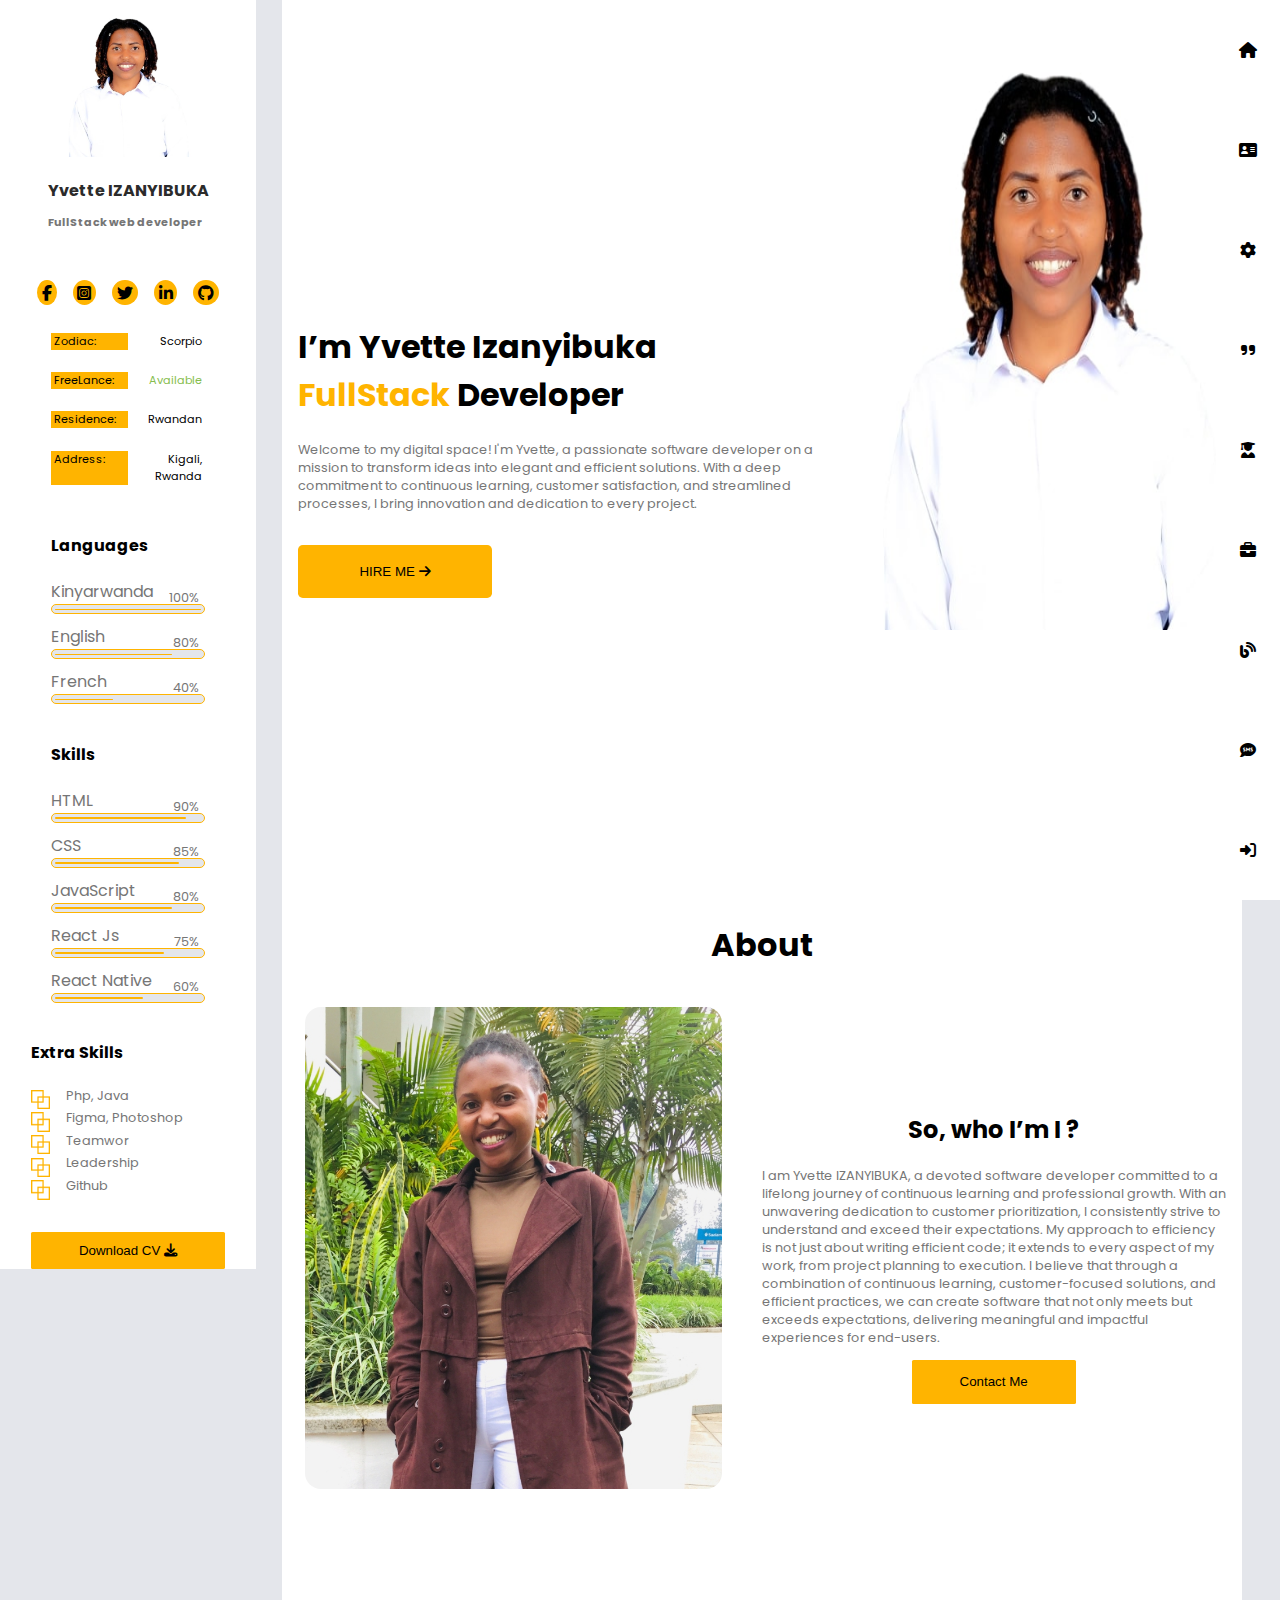
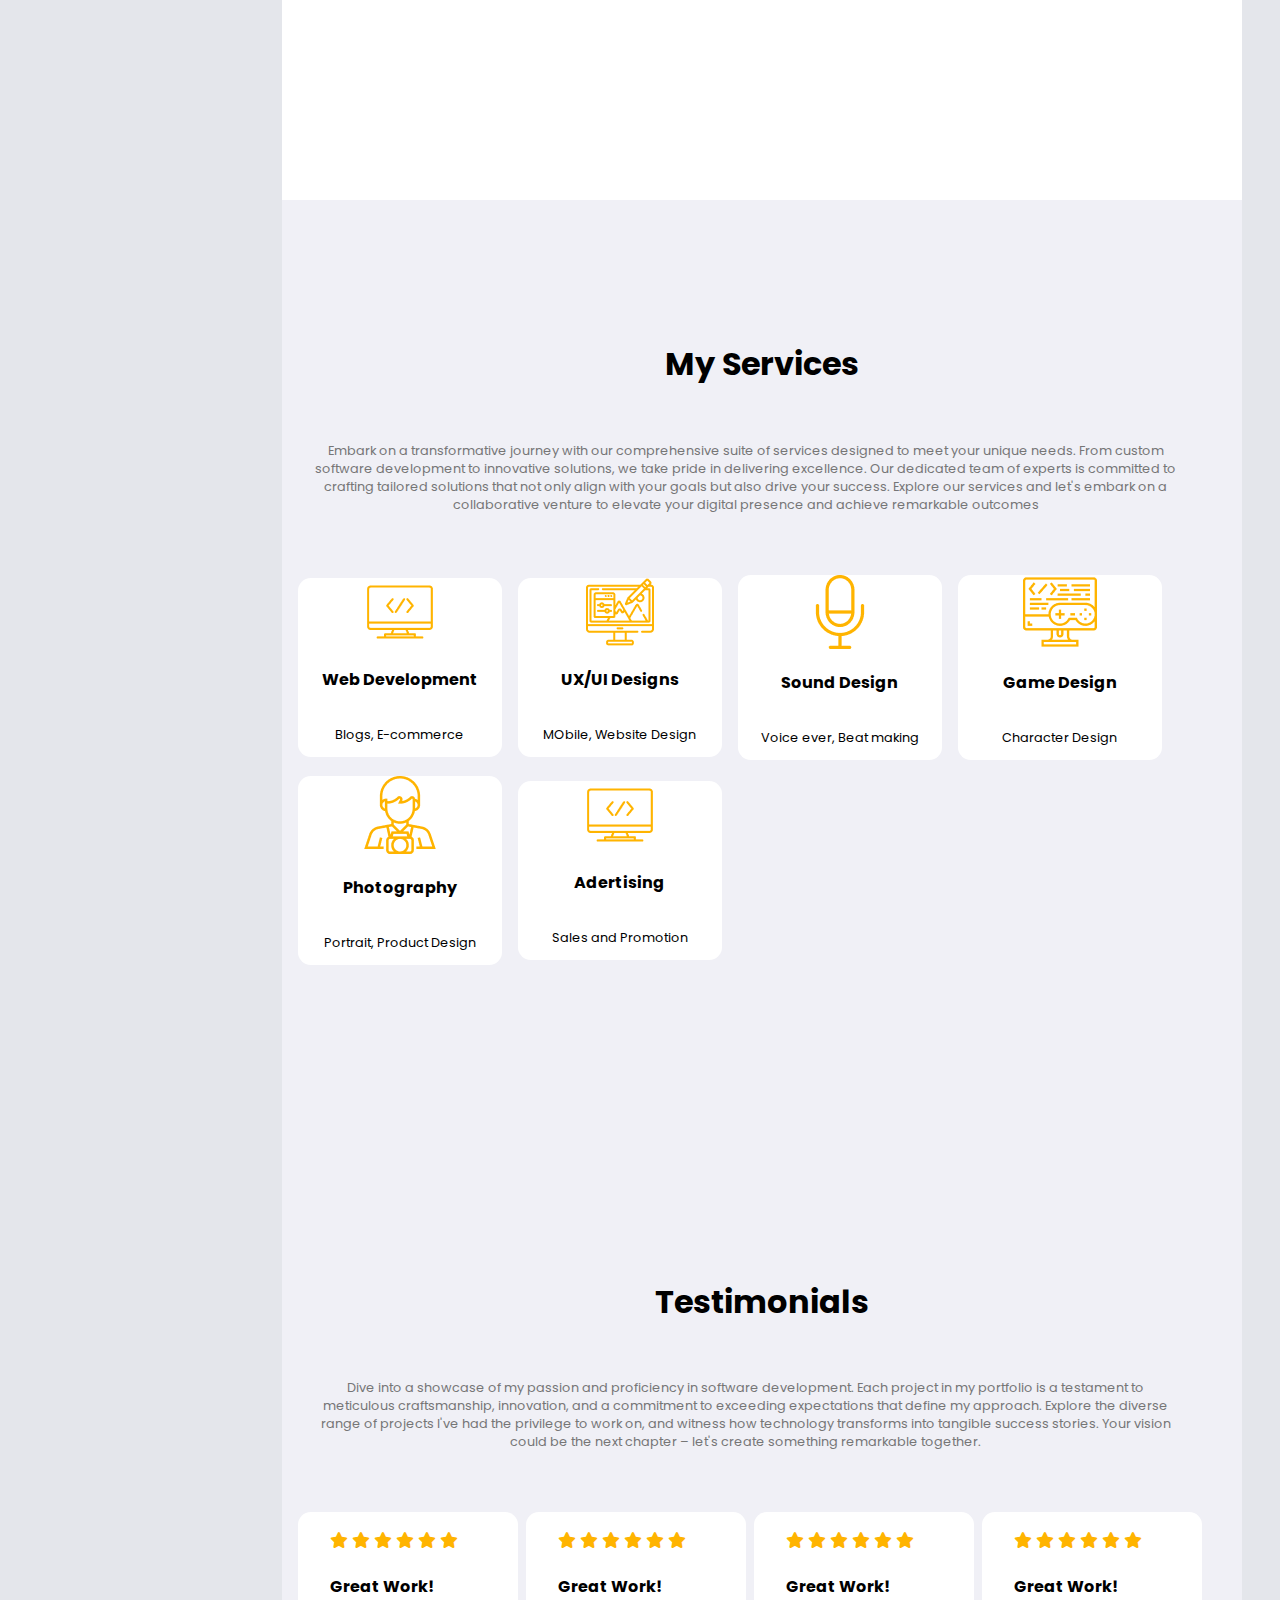
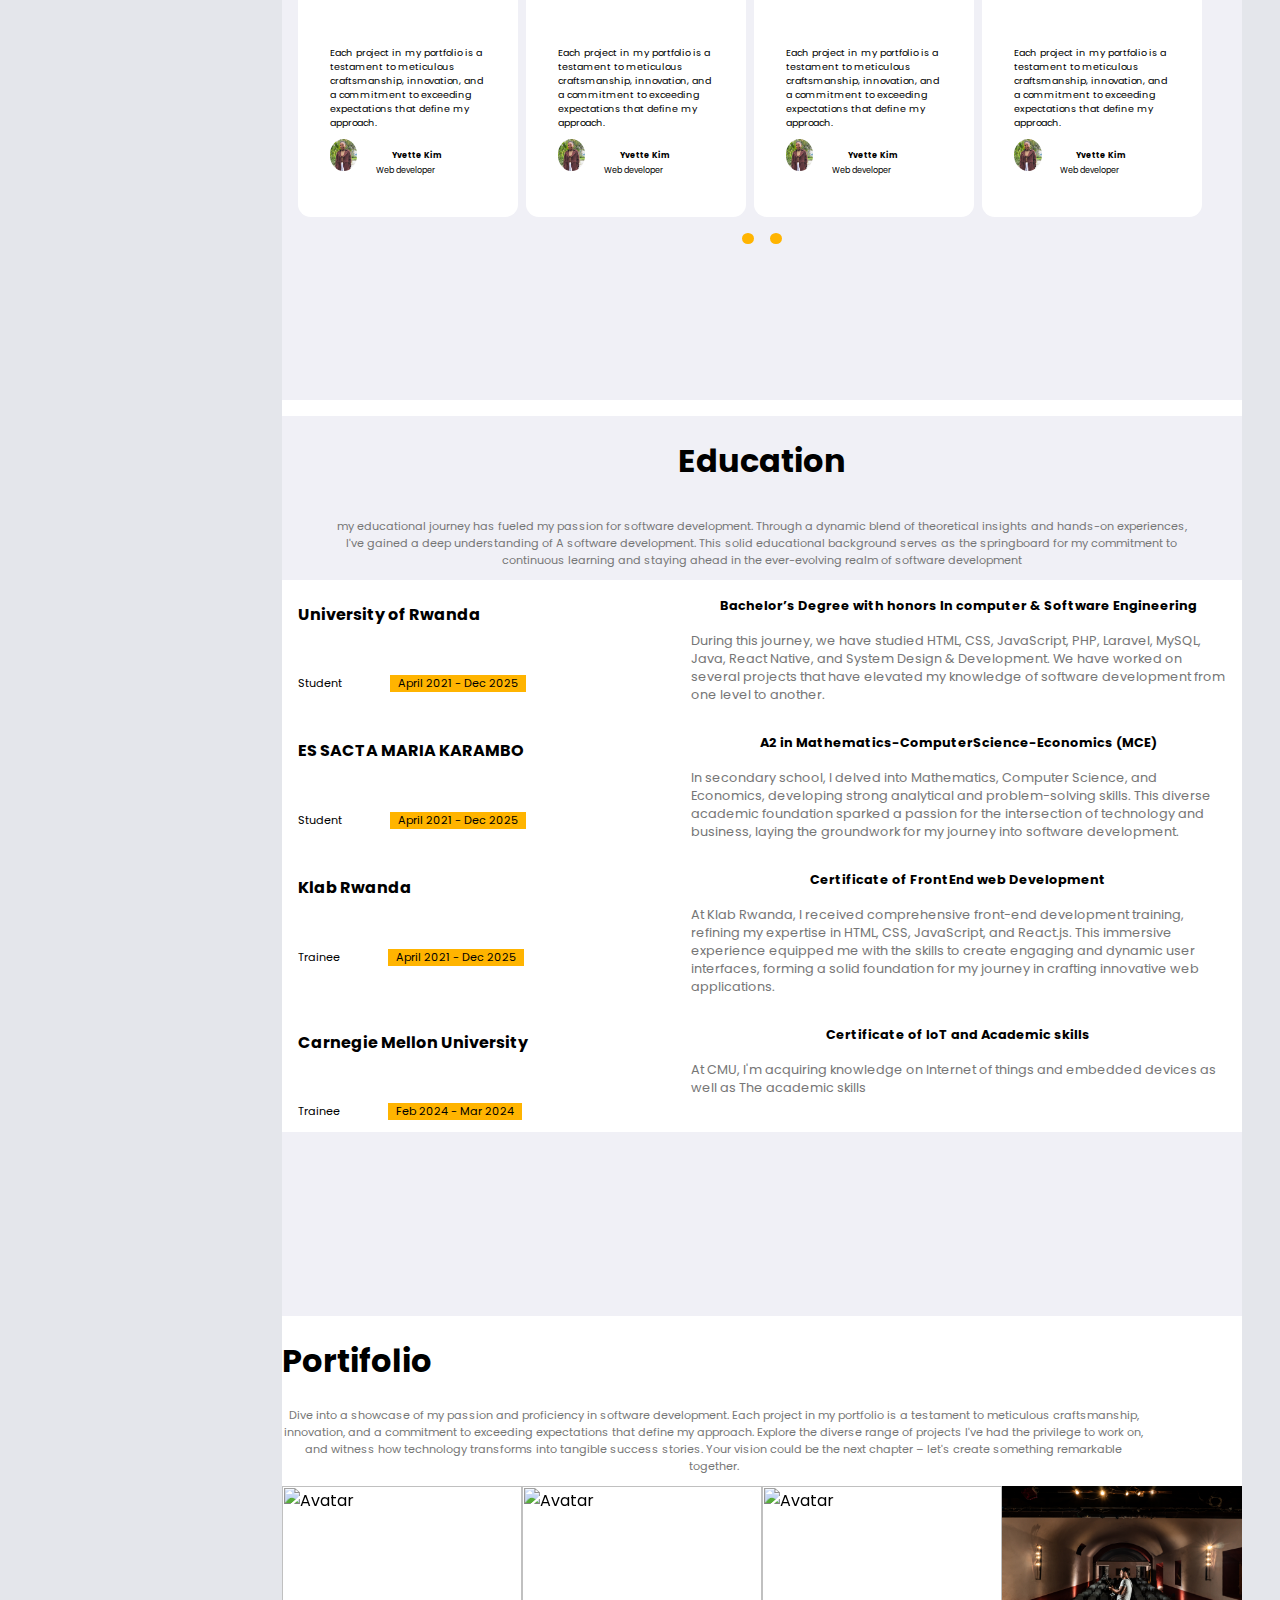
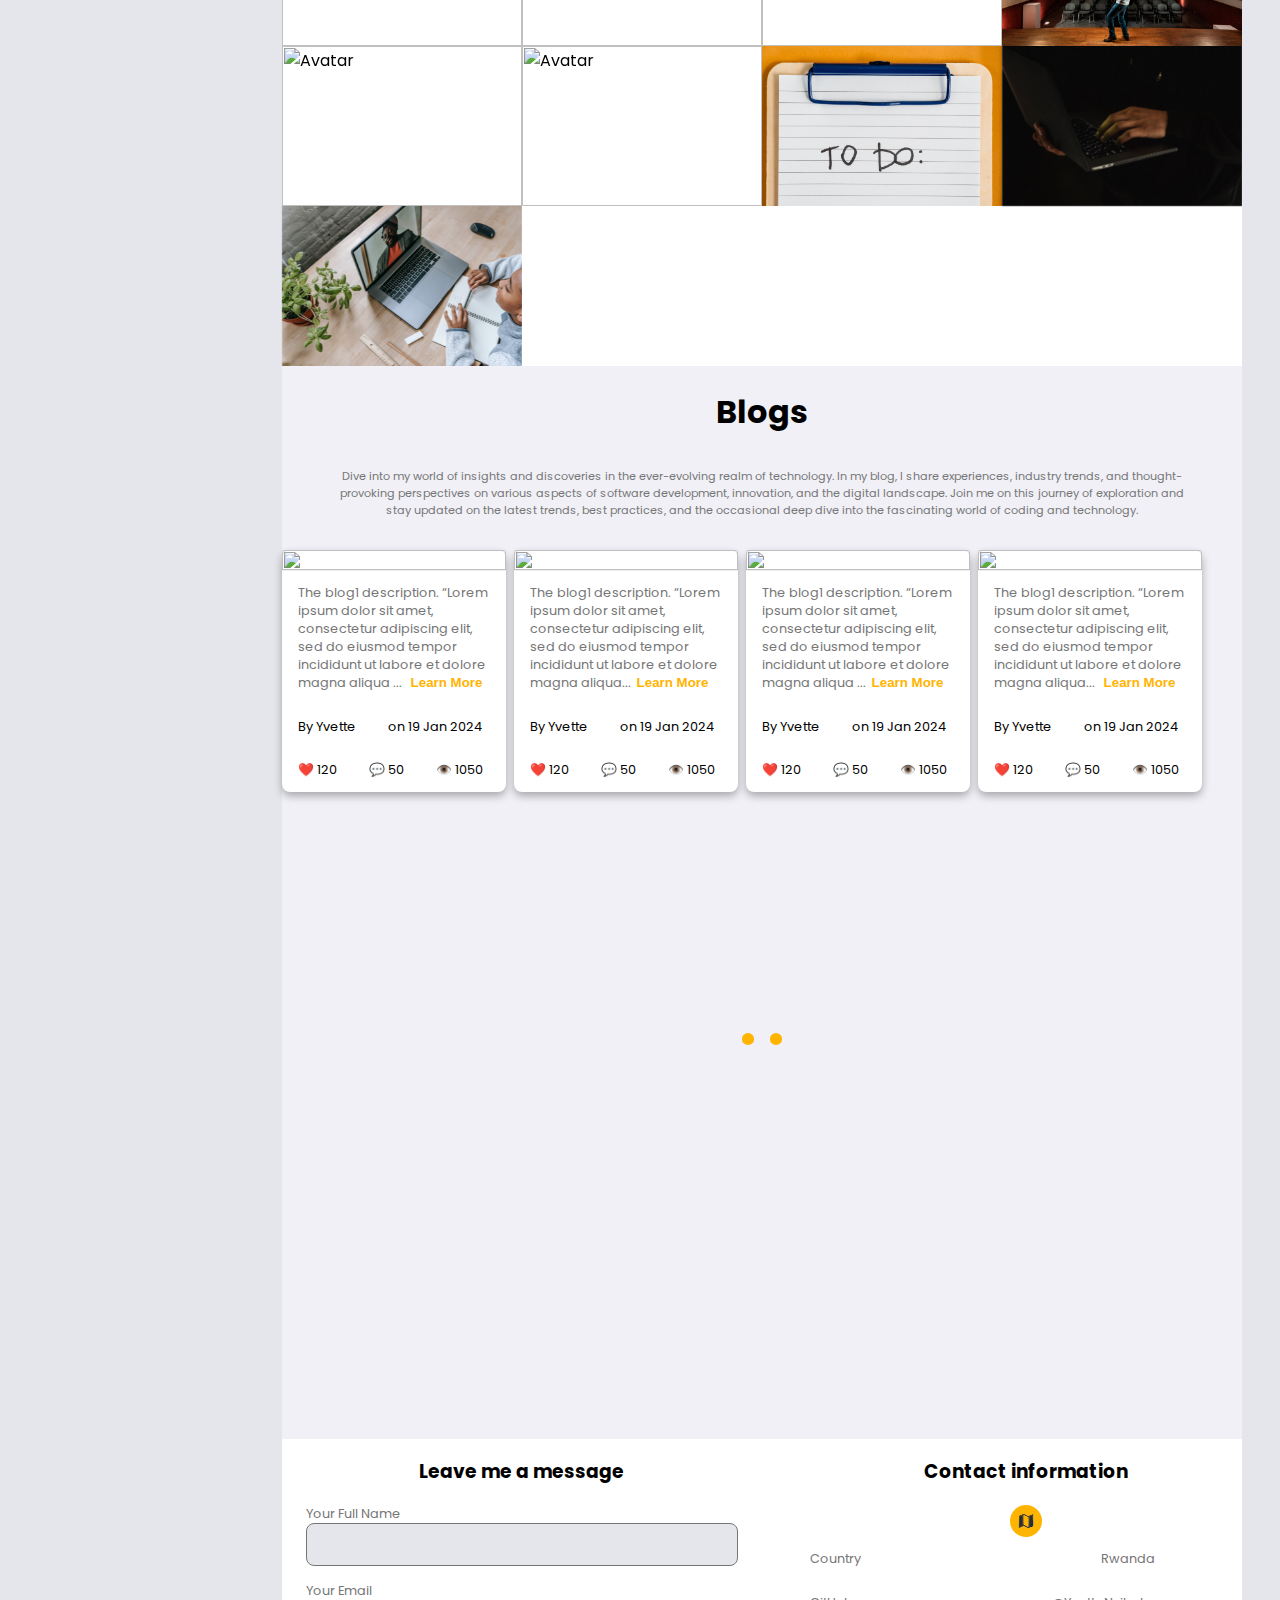
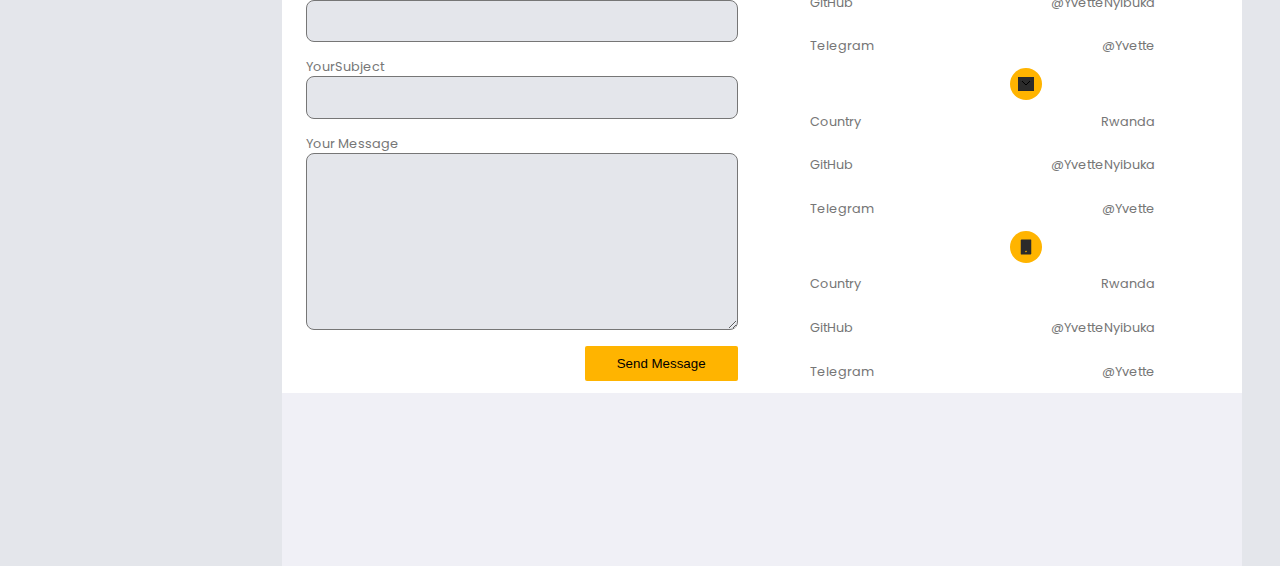
==== commit d9511cb7: "sliders on blogs" ====
--- a/index.html
+++ b/index.html
@@ -655,7 +655,6 @@
     <div class="text">Quizz App</div>
   </div>
 </div>
-
 </div>
        </section>
 
@@ -688,7 +687,7 @@
         </div>
         <div class="blog-card">
           <div class="blog-img">
-            <img src="./images/SMS.jpg" alt="" />
+            <img src="./images/Ffyur.jpg" alt="" />
           </div>
           <div class="blog-descrption">
             <p id="blogdescc">The blog1 description.
@@ -708,7 +707,7 @@
         </div>
         <div class="blog-card">
           <div class="blog-img">
-            <img src="./images/my blogaApp.jpg" alt="" />
+            <img src="./images/Ffyur.jpg" alt="" />
           </div>
           <div class="blog-descrption">
             <p id="blogdescc">The blog1 description.
@@ -728,7 +727,7 @@
         </div>
         <div class="blog-card">
           <div class="blog-img">
-            <img src="./images/my blogaApp.jpg" alt="" />
+            <img src="./images/Ffyur.jpg" alt="" />
           </div>
           <div class="blog-descrption">
             <p id="blogdescc">The blog1 description.
@@ -746,8 +745,91 @@
             <p>👁️ 1050</p>
           </div>
         </div>
-       
-        </div>
+        <div class="blog-card">
+          <div class="blog-img">
+            <img src="./images/my blogaApp.jpg" alt="" />
+          </div>
+          <div class="blog-descrption">
+            <p id="blogdescc">The blog1 description.
+              “Lorem ipsum dolor sit amet, consectetur adipiscing elit, 
+              sed do eiusmod tempor incididunt ut labore et dolore magna aliqua... <button id="fullblogbtn" > <a id="leanmore" href="./pages/singleblog.html">Learn More</a></button>
+            </p>
+          </div>
+          <div class="blog-info">
+            <p>By Yvette</p>
+            <p>on 19 Jan 2024</p>
+          </div>
+          <div class="blog-statistics">
+            <p>❤️ 120</p>
+            <p>💬 50</p>
+            <p>👁️ 1050</p>
+          </div>
+        </div>
+        <div class="blog-card">
+          <div class="blog-img">
+            <img src="./images/my blogaApp.jpg" alt="" />
+          </div>
+          <div class="blog-descrption">
+            <p id="blogdescc">The blog1 description.
+              “Lorem ipsum dolor sit amet, consectetur adipiscing elit, 
+              sed do eiusmod tempor incididunt ut labore et dolore magna aliqua... <button id="fullblogbtn" > <a id="leanmore" href="./pages/singleblog.html">Learn More</a></button>
+            </p>
+          </div>
+          <div class="blog-info">
+            <p>By Yvette</p>
+            <p>on 19 Jan 2024</p>
+          </div>
+          <div class="blog-statistics">
+            <p>❤️ 120</p>
+            <p>💬 50</p>
+            <p>👁️ 1050</p>
+          </div>
+        </div>
+        <div class="blog-card">
+          <div class="blog-img">
+            <img src="./images/my blogaApp.jpg" alt="" />
+          </div>
+          <div class="blog-descrption">
+            <p id="blogdescc">The blog1 description.
+              “Lorem ipsum dolor sit amet, consectetur adipiscing elit, 
+              sed do eiusmod tempor incididunt ut labore et dolore magna aliqua... <button id="fullblogbtn" > <a id="leanmore" href="./pages/singleblog.html">Learn More</a></button>
+            </p>
+          </div>
+          <div class="blog-info">
+            <p>By Yvette</p>
+            <p>on 19 Jan 2024</p>
+          </div>
+          <div class="blog-statistics">
+            <p>❤️ 120</p>
+            <p>💬 50</p>
+            <p>👁️ 1050</p>
+          </div>
+        </div>
+        <div class="blog-card">
+          <div class="blog-img">
+            <img src="./images/my blogaApp.jpg" alt="" />
+          </div>
+          <div class="blog-descrption">
+            <p id="blogdescc">The blog1 description.
+              “Lorem ipsum dolor sit amet, consectetur adipiscing elit, 
+              sed do eiusmod tempor incididunt ut labore et dolore magna aliqua... <button id="fullblogbtn" > <a id="leanmore" href="./pages/singleblog.html">Learn More</a></button>
+            </p>
+          </div>
+          <div class="blog-info">
+            <p>By Yvette</p>
+            <p>on 19 Jan 2024</p>
+          </div>
+          <div class="blog-statistics">
+            <p>❤️ 120</p>
+            <p>💬 50</p>
+            <p>👁️ 1050</p>
+          </div>
+        </div>
+        </div>
+        <div class="sliders">
+    <button onclick="prevSlide1()" id="sliderdiv"></button>
+    <button onclick="nextSlide1()" id="sliderdiv"></button>
+         </div>
   </section>
 
   <section id="contact">
@@ -846,11 +928,13 @@
         <a id="navlink" href="#testimonials"><i class="fa-solid fa-quote-right"></i></a>
         <a id="navlink" href="#education"><i class="fa-solid fa-user-graduate"></i></a>
         <a id="navlink" href="#portifolio"><i class="fa-solid fa-briefcase"></i></a>
-        <a id="navlink" href="#portifolio"><i class="fa-solid fa-briefcase"></i></a>
+        <a id="navlink" href="#blogs"><i class="fa-solid fa-blog"></i></a>
+        <a id="navlink" href="#contact"><i class="fa-solid fa-comment-sms"></i></a>
         <a id="navlink" href="./pages/login.html"><i class="fa-solid fa-right-to-bracket"></i></a>
       </div>
     </div>
     <script src="../scripts/script.js"></script>
-    <script src="./scripts/sliders.js"></script>
+    <script src="./scripts/testimonialsliders.js"></script>
+    <script src="./scripts/blogsSlider.js"></script>
   </body>
 </html>
--- a/styles/blog.css
+++ b/styles/blog.css
@@ -17,23 +17,25 @@
 }
 
 .blogs-wrapper {
-  max-width: 1200px;
+  display: flex;
+  flex-wrap: nowrap;
+  gap: 0.5rem;
+  padding: 20px;
   width: 100%;
-  margin: auto;
-  display: grid;
-  grid-template-columns: repeat(4, 1fr);
-  gap: 20px;
-  padding: 20px;
-  box-sizing: border-box;
 }
 
 .blog-card {
+  display: none;
   background-color: #fff;
   box-shadow: 0 4px 8px rgba(0, 0, 0, 0.3);
-  overflow: hidden;
-  transition: transform 0.3s ease;
+  flex-direction: column;
+  text-align: start;
+  justify-content: start;
+  /* transition: transform 0.3s ease; */
   border-radius: 8px;
   border: none;
+  flex: 0 0 calc(25% - 1rem);
+  max-width: calc(25% - 1rem);
 }
 
 .blog-img img {
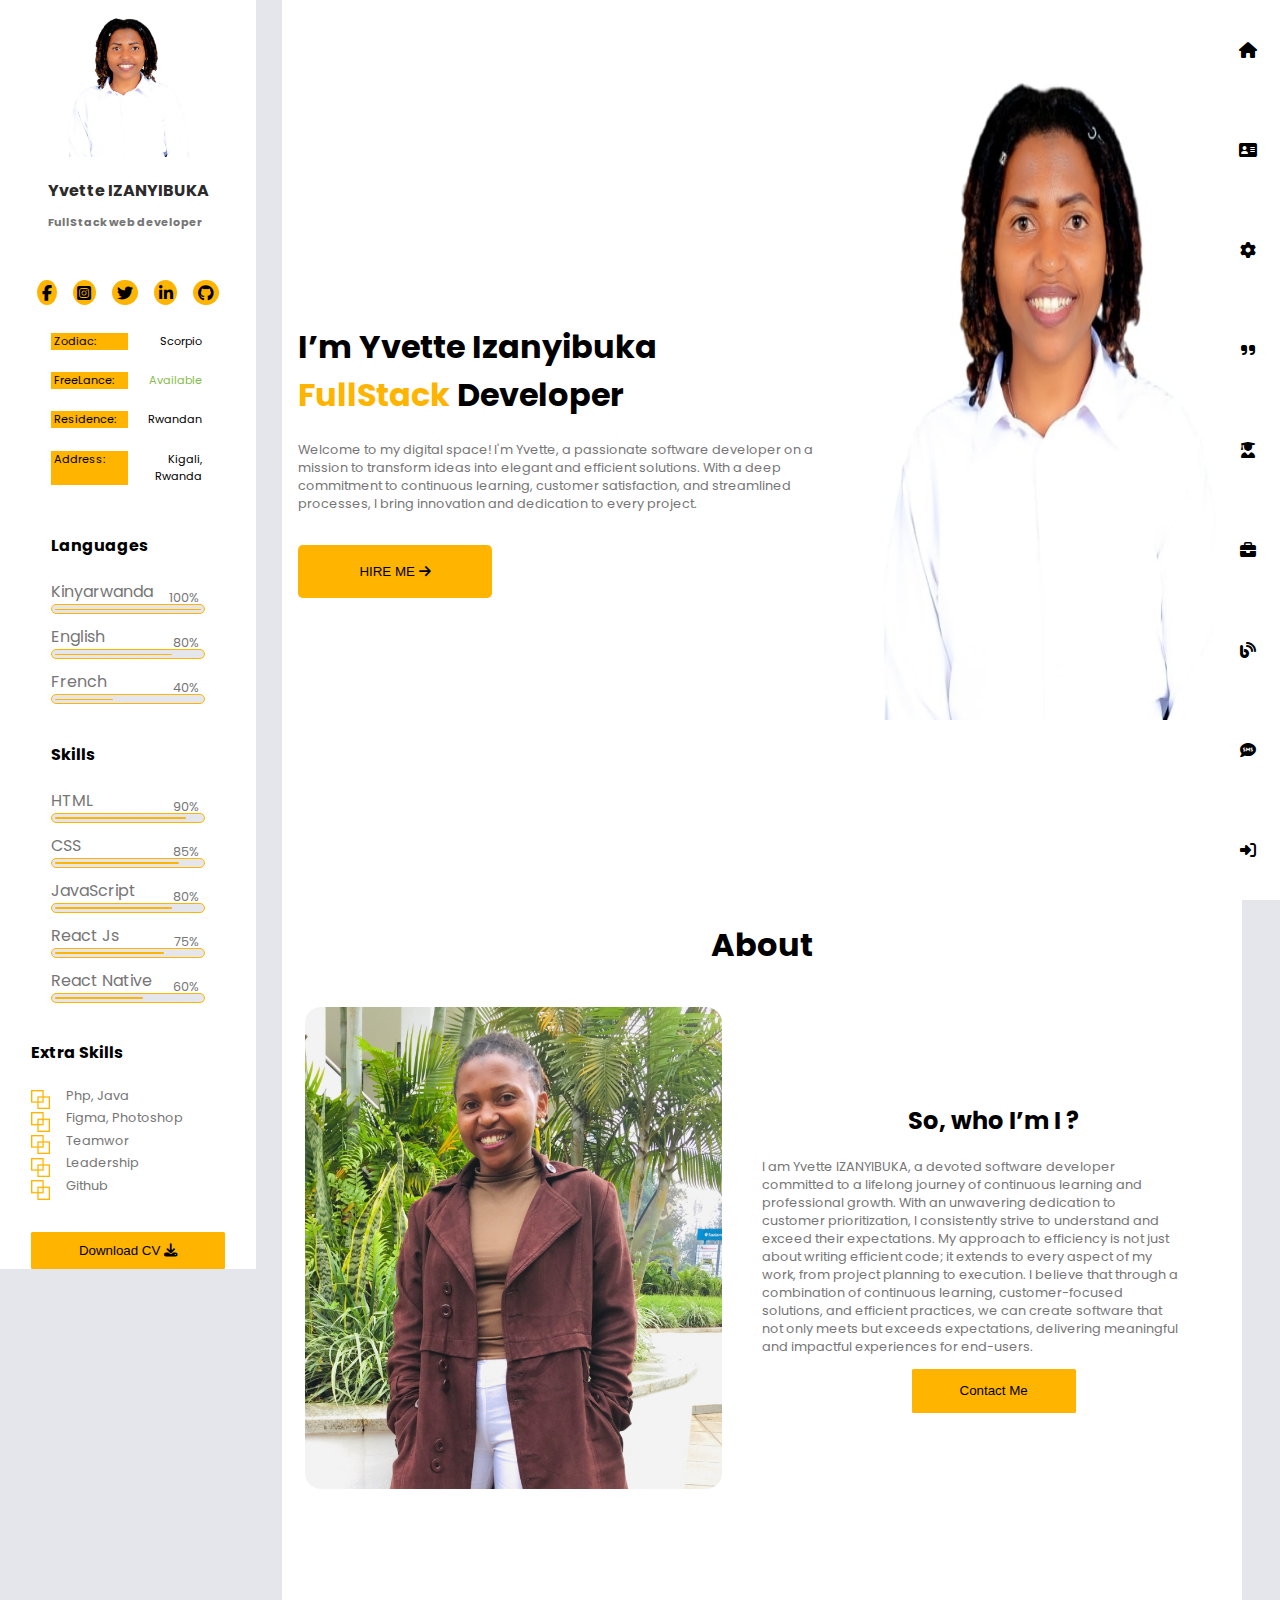
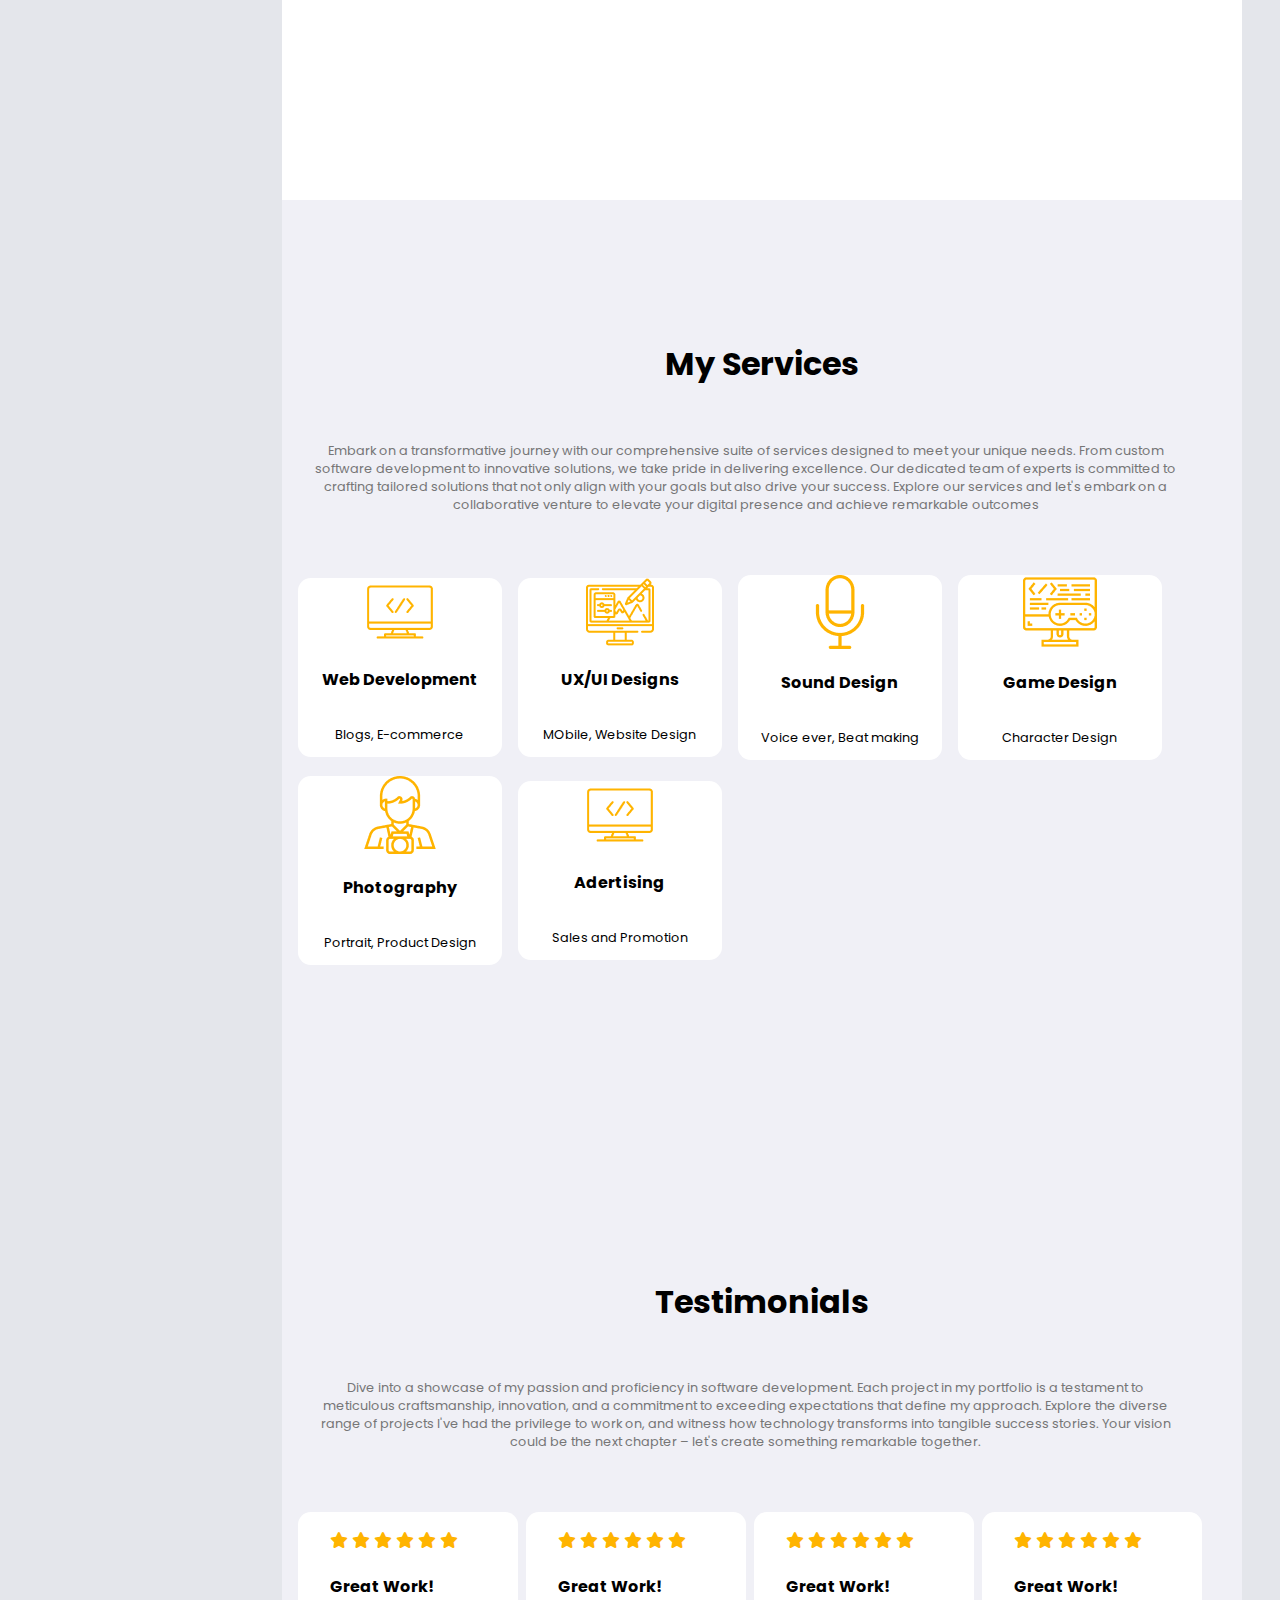
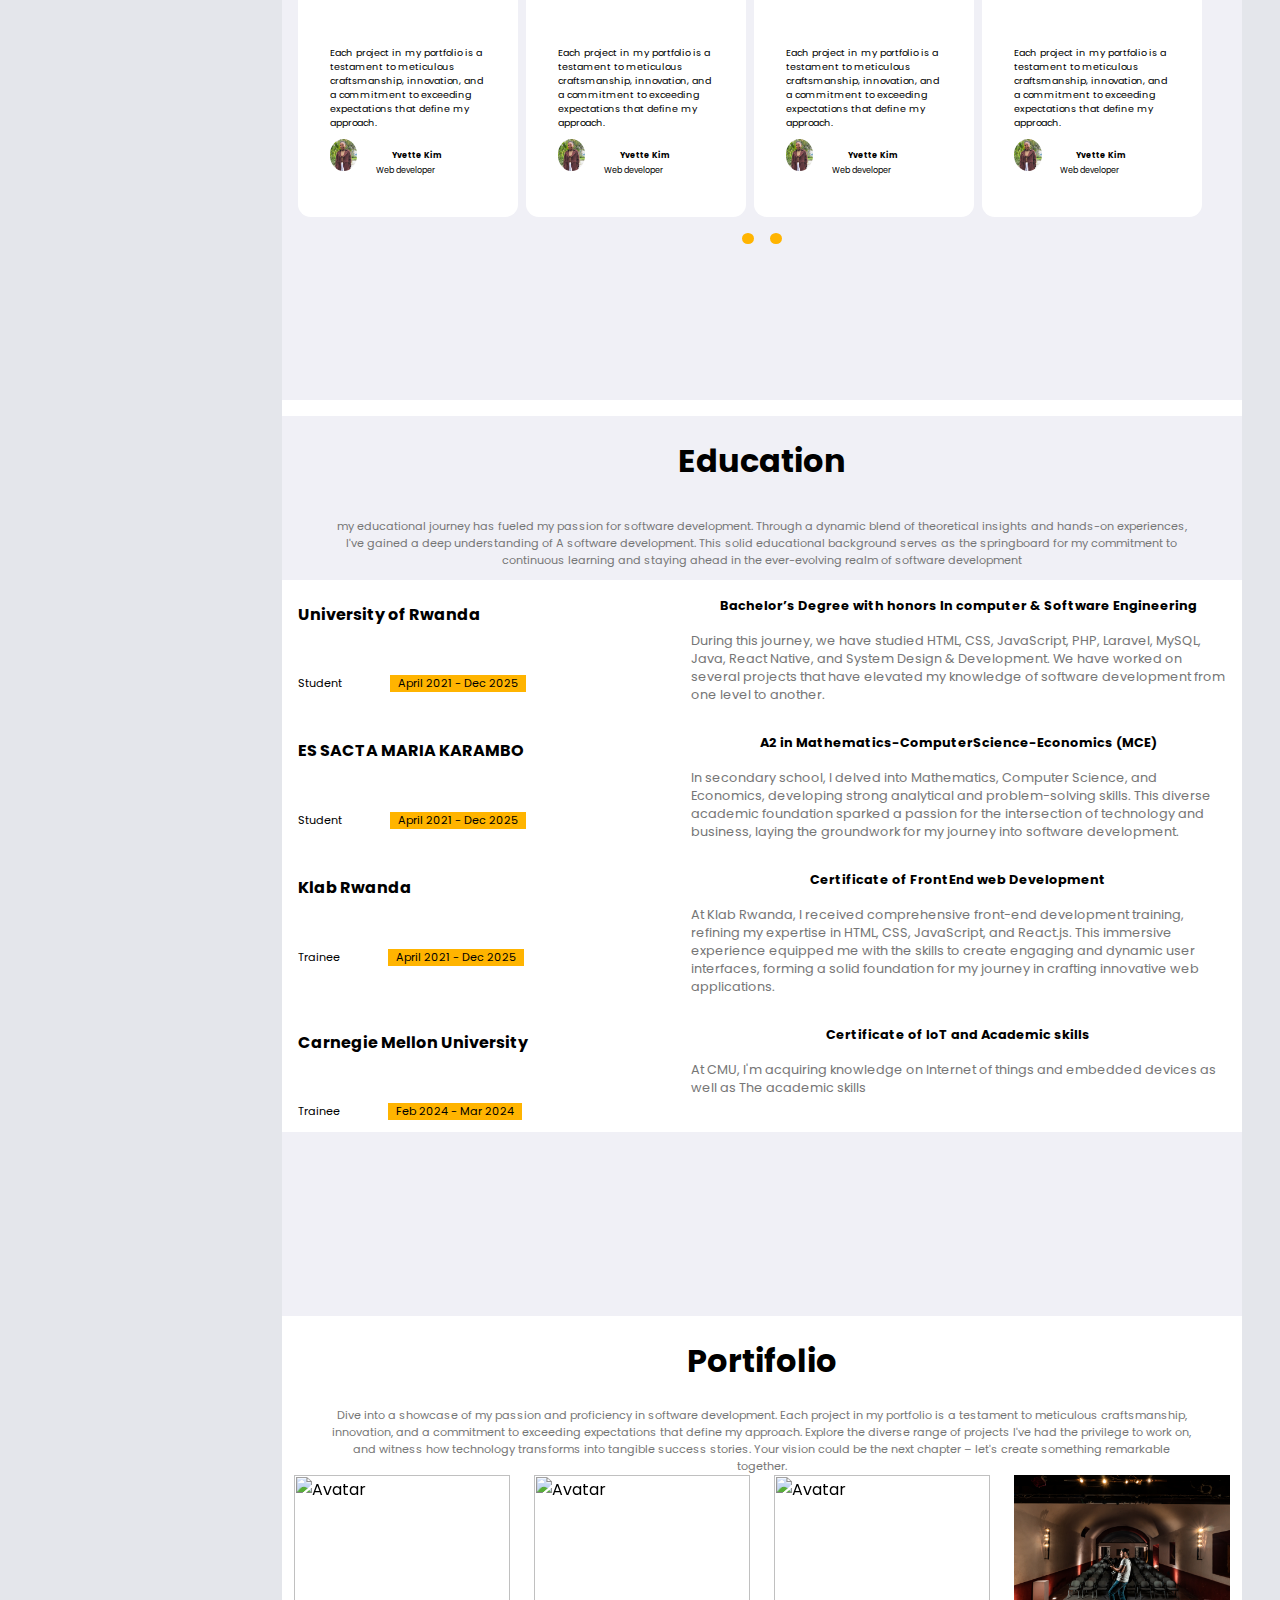
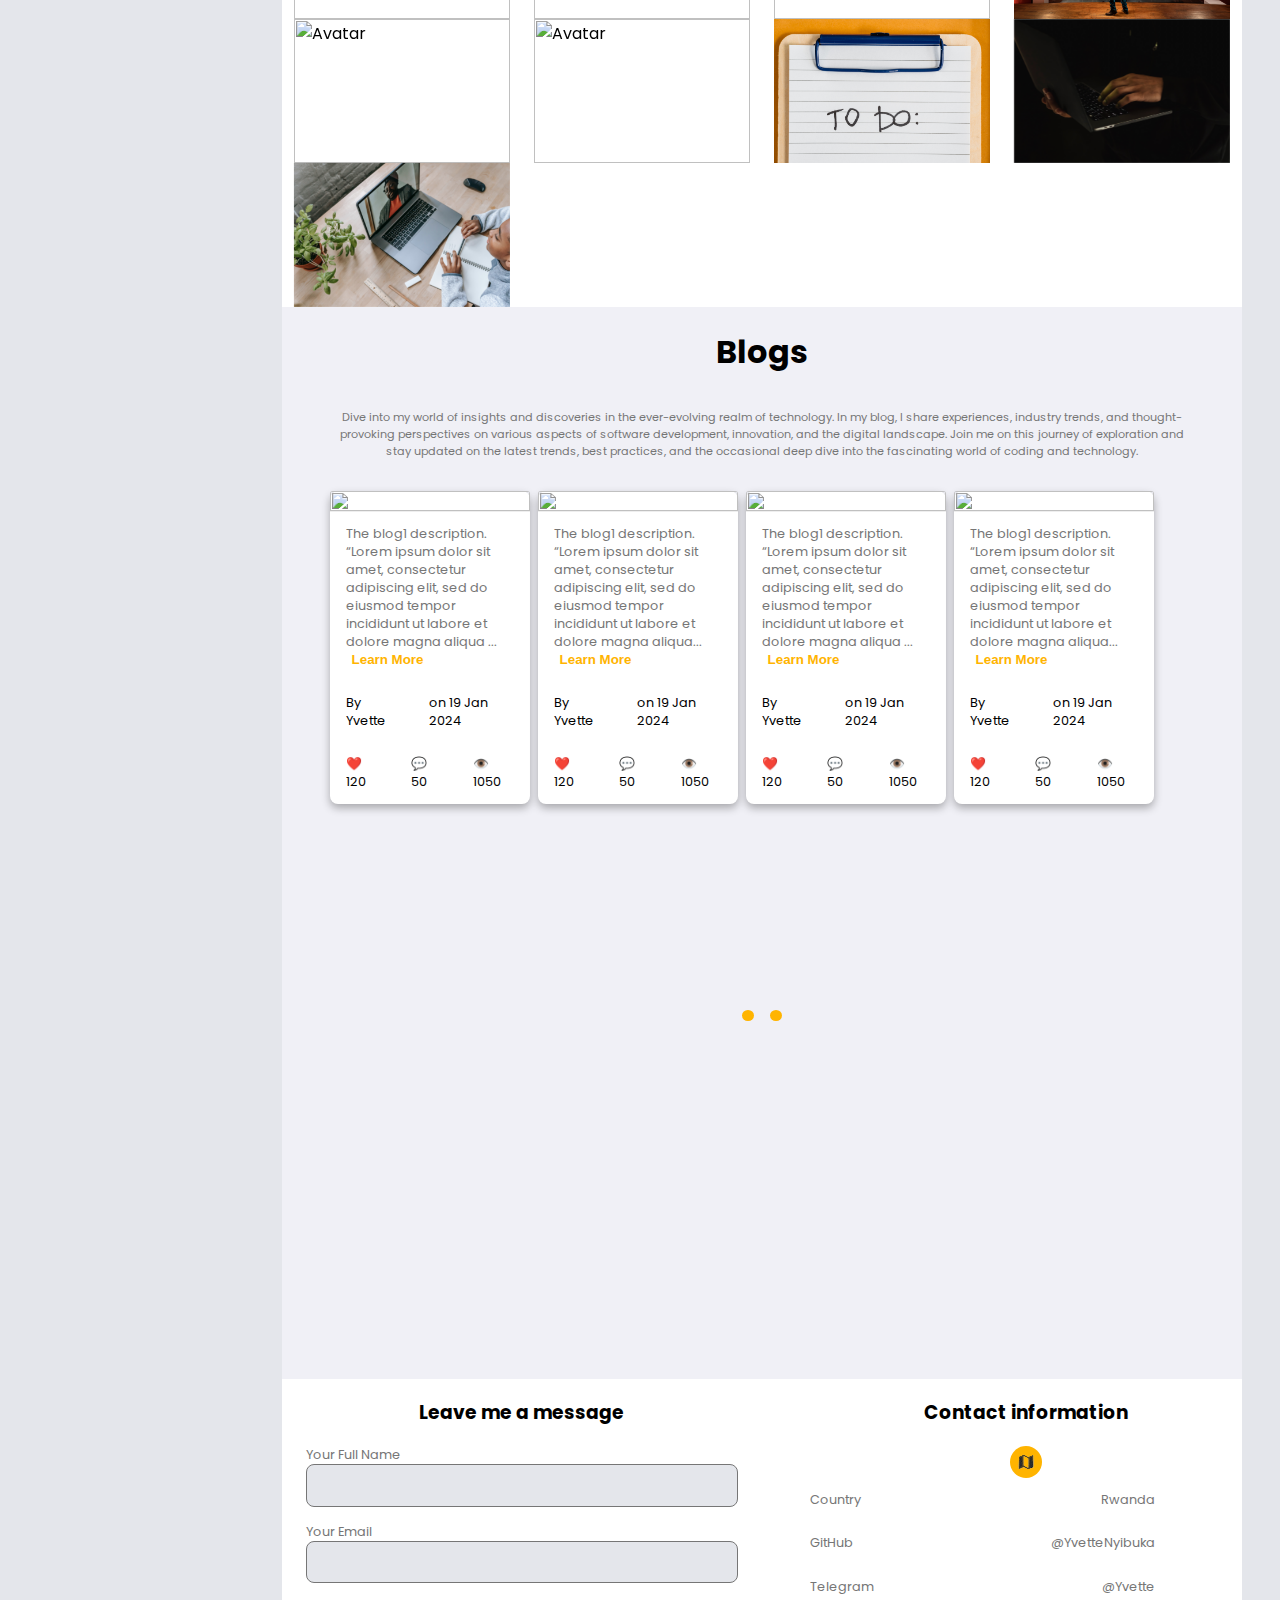
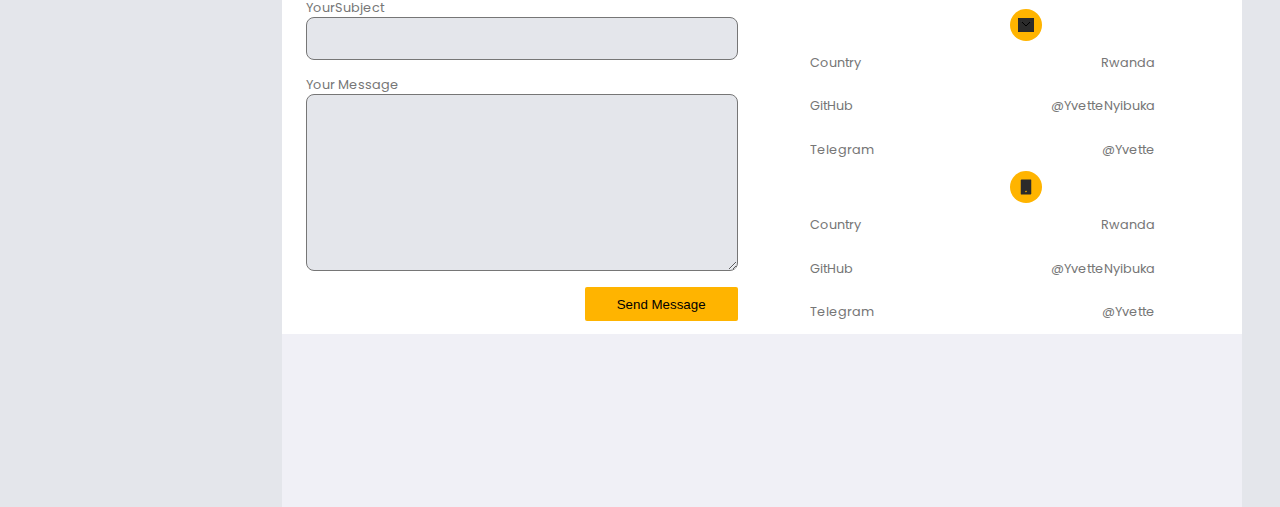
==== commit 78ad85a9: "validation in progress" ====
--- a/index.html
+++ b/index.html
@@ -837,22 +837,22 @@
     <div class="contactBody">
       <div class="leftform">
       <h3 id="contactsect">Leave me a message</h3>
-        <form action="">
+        <form action="" id="contactForm">
           <div class="inputgroup">
           <label for="">Your Full Name</label>
-          <input type="text" id="inputfield">
+          <input type="text" class="inputfield" id="full-names">
           </div>
           <div class="inputgroup">
           <label for="">Your Email</label>
-          <input type="text" id="inputfield">
+          <input type="text" class="inputfield" id="email">
           </div>
           <div class="inputgroup">
           <label for="">YourSubject</label>
-          <input type="text" id="inputfield">
+          <input type="text" class="inputfield" id="subject">
           </div>
           <div class="inputgroup">
           <label for="">Your Message</label>
-          <textarea name="" id="inputfield" cols="30" rows="10"></textarea>
+          <textarea name="" class="inputfield" cols="30" rows="10" id="message"></textarea>
           </div>
           <div  class="btndivcontact">
           <button id="contactbtn">Send Message</button>
@@ -934,7 +934,9 @@
       </div>
     </div>
     <script src="../scripts/script.js"></script>
-    <script src="./scripts/testimonialsliders.js"></script>
+    <script src="./scripts/sliders.js"></script>
     <script src="./scripts/blogsSlider.js"></script>
+    <!-- <script src="./scripts/contact.js"></script> -->
+    <script></script>
   </body>
 </html>
--- a/styles/style.css
+++ b/styles/style.css
@@ -172,7 +172,7 @@
 }
 #hmimg {
   width: 100%;
-  height: 70%;
+  height: 80%;
 }
 
 #welcome {
@@ -215,6 +215,9 @@
 #navlink {
   color: black;
 }
+#menu {
+  color: black;
+}
 
 /* responsiveness */
 
@@ -269,6 +272,12 @@
     width: 15%;
     margin-left: 85%;
   }
+  #navlink {
+    font-size: 1.5rem;
+  }
+  #menu {
+    font-size: 1.5rem;
+  }
 }
 
 @media (min-width: 768px) and (max-width: 1024px) {
@@ -287,4 +296,10 @@
   .sectiontitle {
     font-size: 3rem;
   }
-}
+  #navlink {
+    font-size: 2rem;
+  }
+  #menu {
+    font-size: 2rem;
+  }
+}
--- a/styles/about.css
+++ b/styles/about.css
@@ -27,9 +27,10 @@
 .aboutdesc {
   width: 50%;
   padding: 1rem;
+  height: 100%;
 }
 .aboutdesc p {
-  width: 100%;
+  width: 90%;
   text-align: start;
   font-size: 0.8rem;
   color: #767676;
--- a/styles/testimonial.css
+++ b/styles/testimonial.css
@@ -31,8 +31,8 @@
 
 .testimonial1 {
   display: none;
-  flex: 0 0 calc(22% - 1rem); /* Set the flex basis for each testimonial1 */
-  max-width: calc(23% - 1rem); /* Set the maximum width for each testimonial1 */
+  flex: 0 0 calc(22% - 1rem);
+  max-width: calc(23% - 1rem);
   background-color: #fff;
   border-radius: 0.8rem;
   flex-direction: column;
--- a/styles/portifolio.css
+++ b/styles/portifolio.css
@@ -1,19 +1,25 @@
 #portfolio {
   background-color: #f0f0f6;
-  margin: auto;
+  display: flex;
+  flex-direction: column;
   justify-content: center;
   align-items: center;
   text-align: center;
-  display: flex;
-  flex-direction: column;
+  margin: auto;
+  min-height: 100vh;
 }
 #portifolioIntro {
   width: 90%;
   font-size: 0.7rem;
   color: #767676;
   text-align: center;
+  margin: auto;
+  justify-content: center;
+  display: flex;
 }
-
+#sectiontitle {
+  text-align: center;
+}
 .potifoliocards {
   display: grid;
   grid-template-columns: repeat(auto-fill, minmax(200px, 1fr));
@@ -22,7 +28,9 @@
 
 .portfolio1 {
   position: relative;
-  width: 100%;
+  width: 90%;
+  margin: auto;
+  justify-content: center;
 }
 
 .image {
--- a/styles/blog.css
+++ b/styles/blog.css
@@ -21,7 +21,7 @@
   flex-wrap: nowrap;
   gap: 0.5rem;
   padding: 20px;
-  width: 100%;
+  width: 90%;
 }
 
 .blog-card {
@@ -31,7 +31,6 @@
   flex-direction: column;
   text-align: start;
   justify-content: start;
-  /* transition: transform 0.3s ease; */
   border-radius: 8px;
   border: none;
   flex: 0 0 calc(25% - 1rem);
@@ -90,7 +89,16 @@
     text-align: start;
   }
   .blogs-wrapper {
-    grid-template-columns: repeat(1, 1fr);
+    flex-wrap: wrap;
+    /* flex-direction: column; */
+  }
+  .blog-card {
+    text-align: start;
+    justify-content: start;
+    border-radius: 8px;
+    border: none;
+    flex: 0 0 calc(100%);
+    max-width: calc(100%);
   }
 }
 
@@ -99,6 +107,19 @@
     font-size: 1.5rem;
     text-align: start;
   }
+  .blogs-wrapper {
+    flex-wrap: wrap;
+    /* flex-direction: column; */
+  }
+  .blog-card {
+    text-align: start;
+    justify-content: start;
+    border-radius: 8px;
+    border: none;
+    flex: 0 0 calc(100%);
+    max-width: calc(100%);
+  }
+
   #blogdescc {
     font-size: 1.5rem;
   }
--- a/styles/contact.css
+++ b/styles/contact.css
@@ -49,7 +49,7 @@
   font-size: 0.8rem;
 }
 
-.inputgroup #inputfield {
+.inputgroup .inputfield {
   width: 100%;
   padding: 0.8rem;
   background-color: #e4e6eb;
@@ -126,7 +126,7 @@
   .inputgroup label {
     font-size: 1.6rem;
   }
-  .inputgroup #inputfield {
+  .inputgroup .inputfield1 {
     padding: 1.5rem;
   }
   #contactbtn {
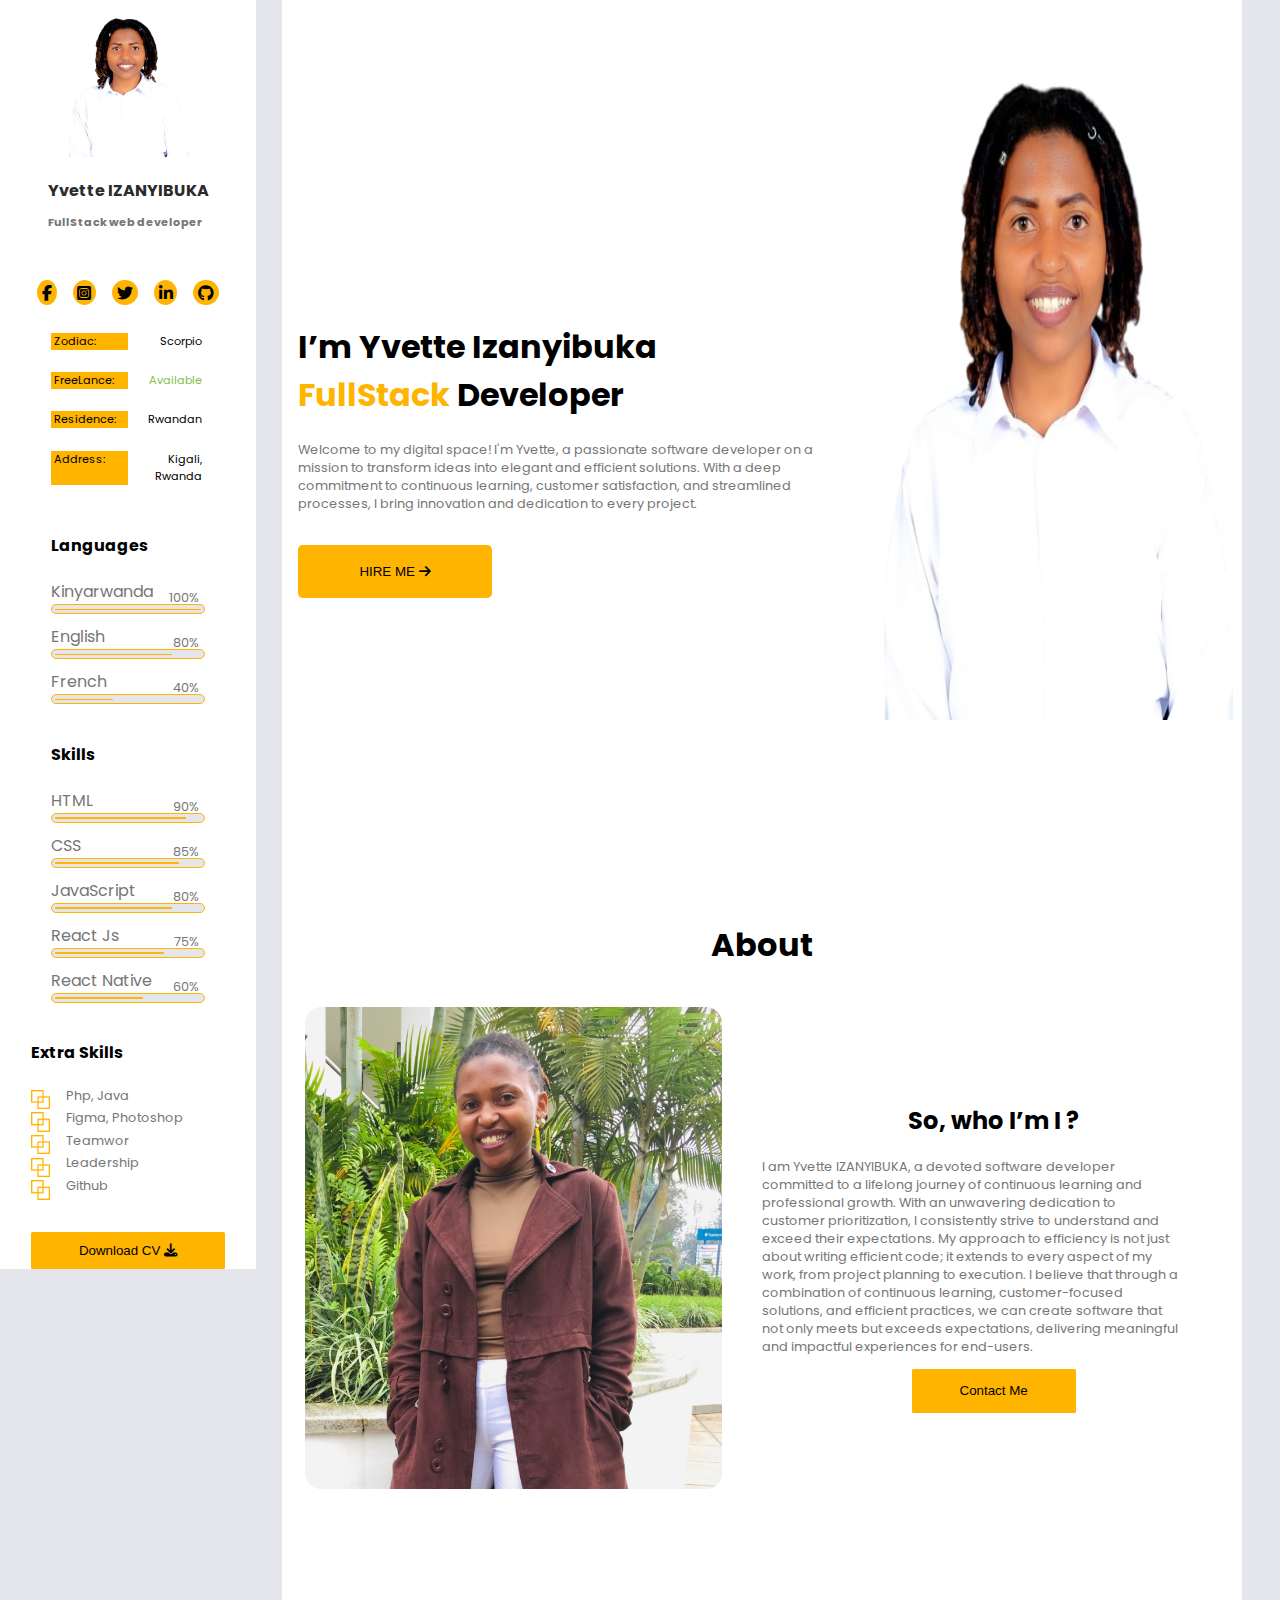
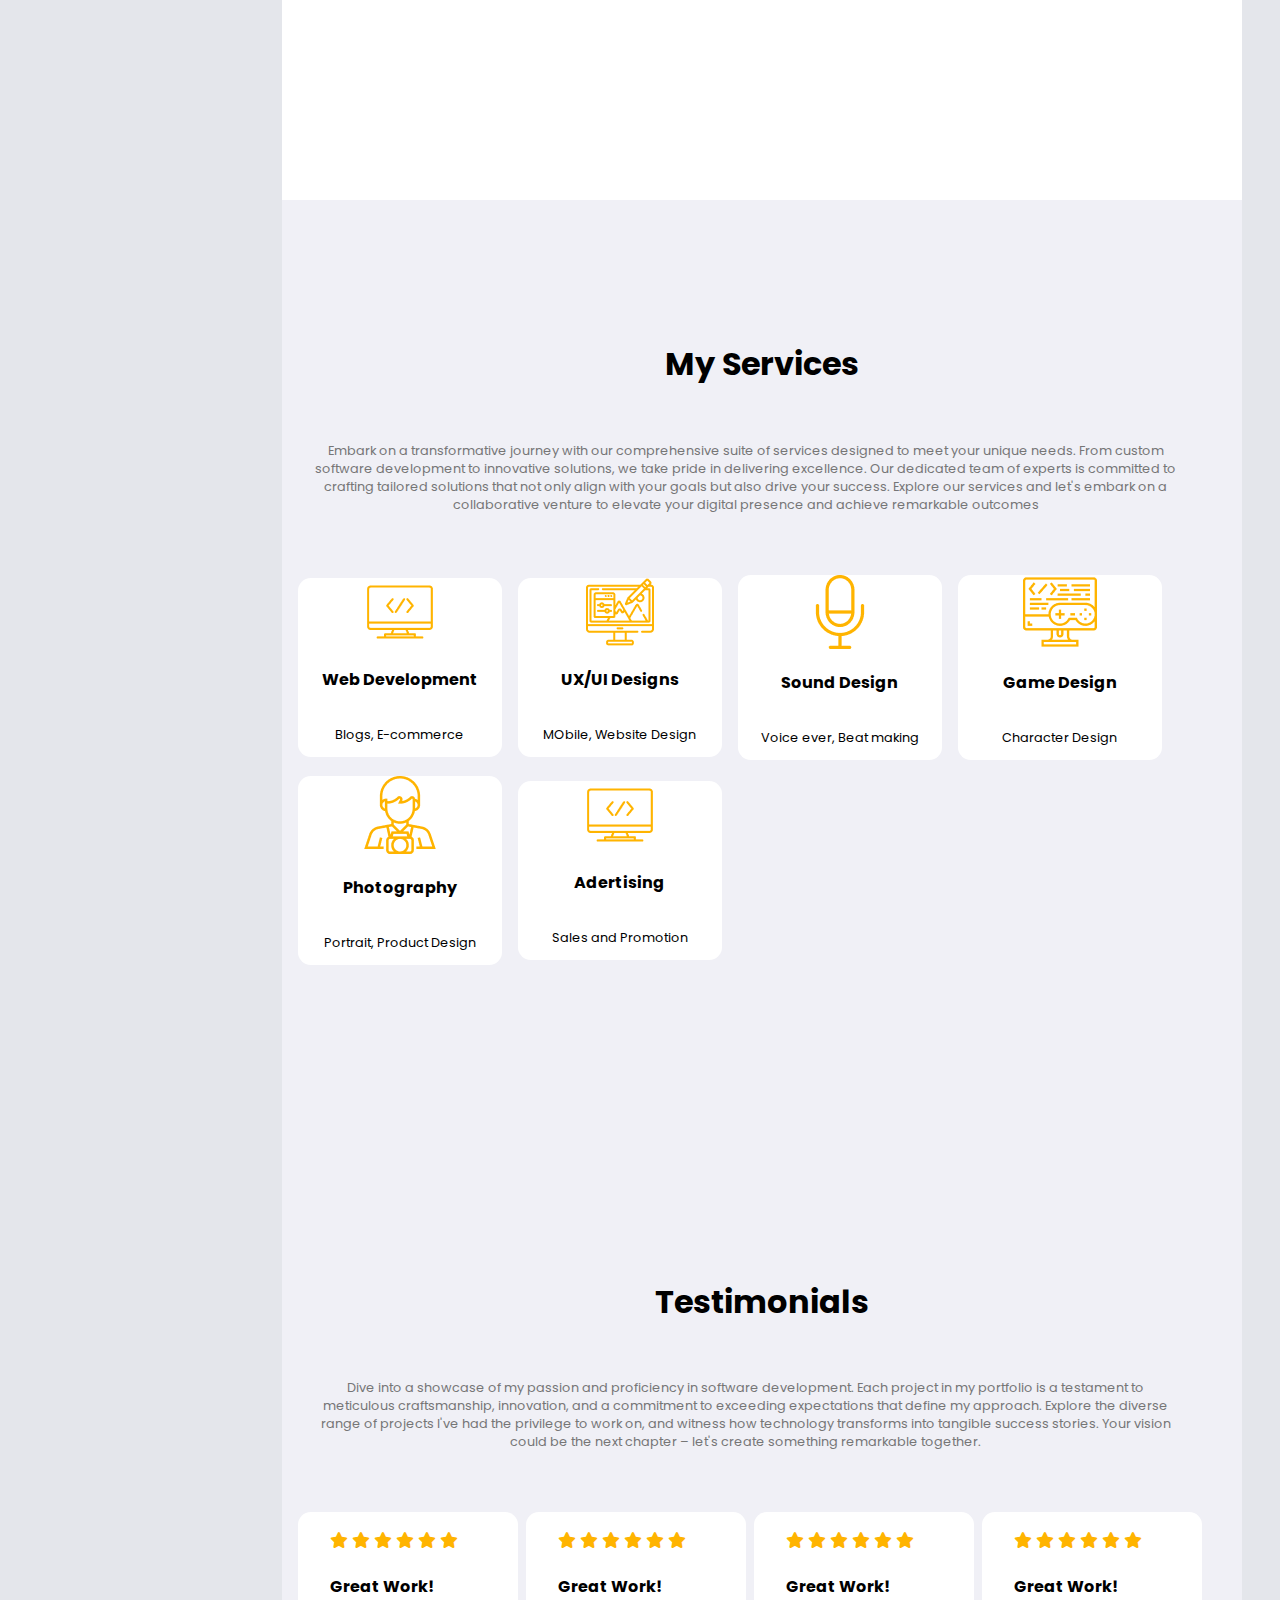
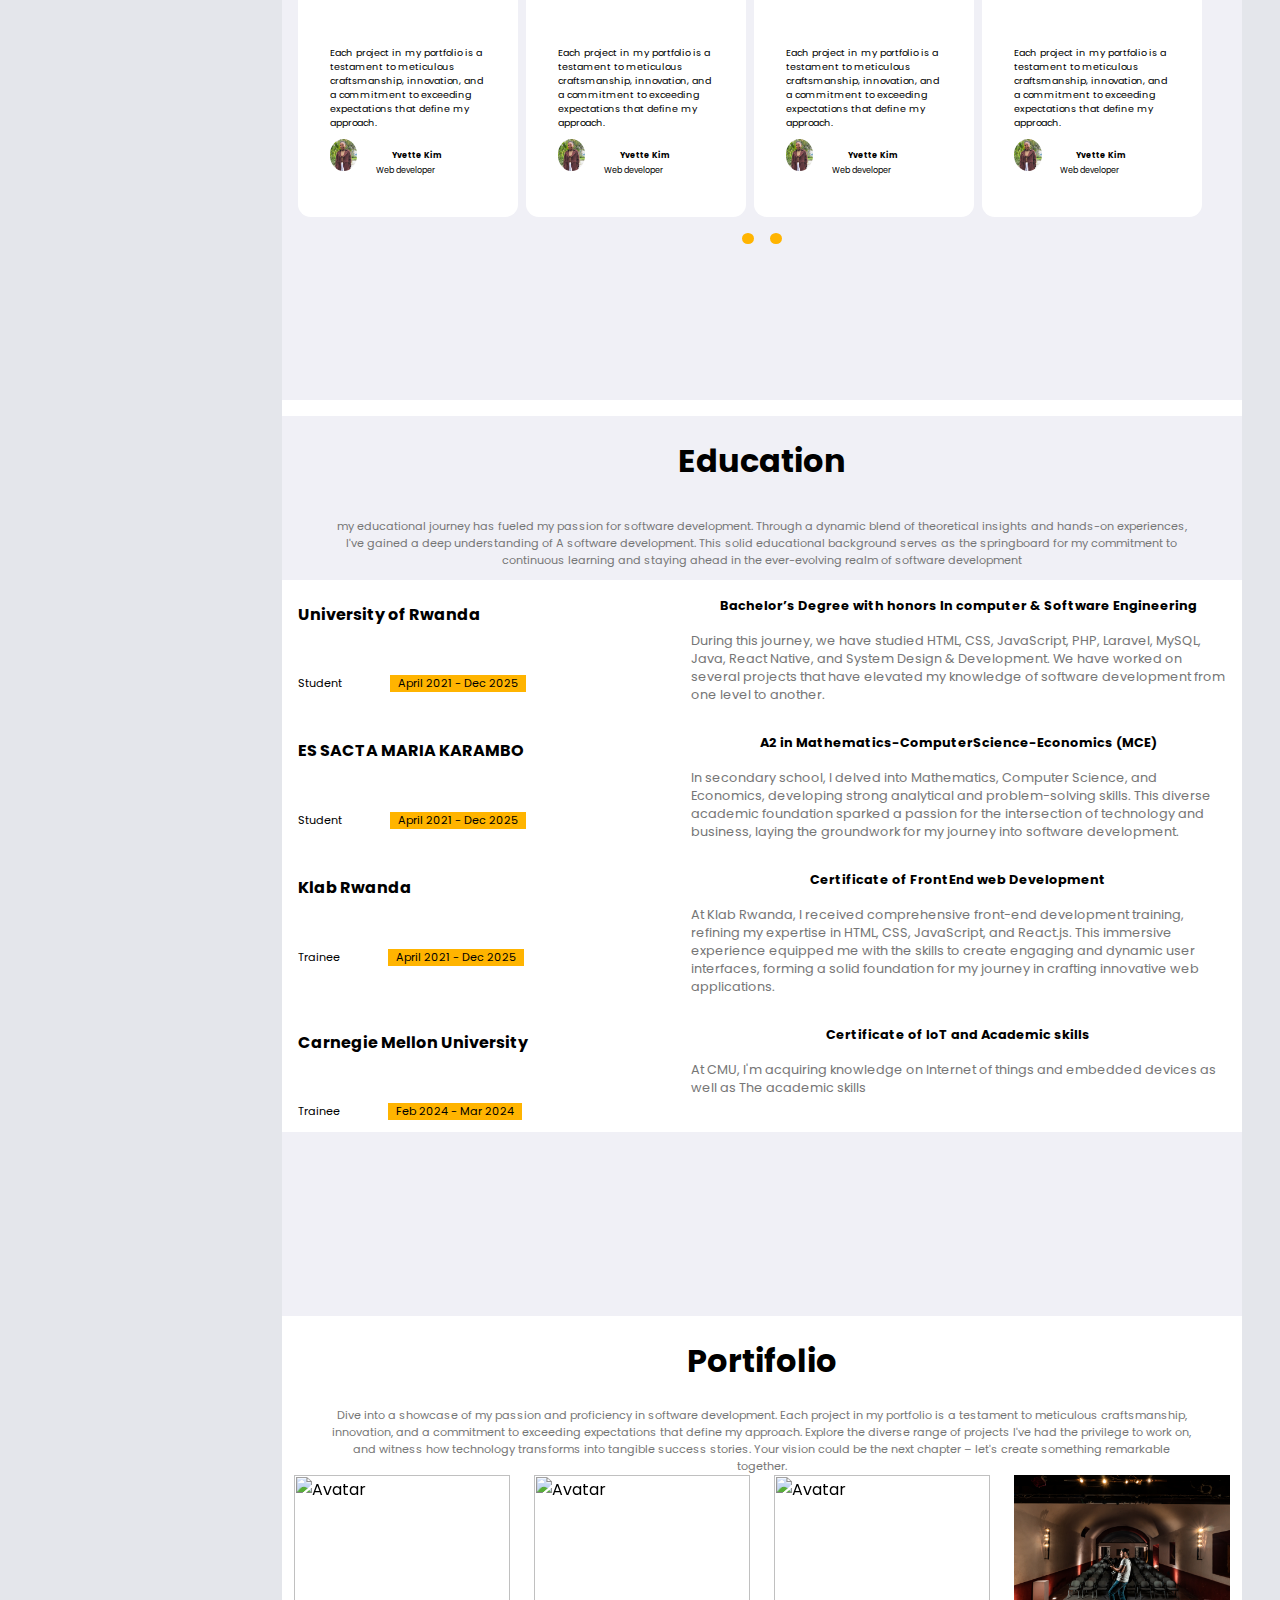
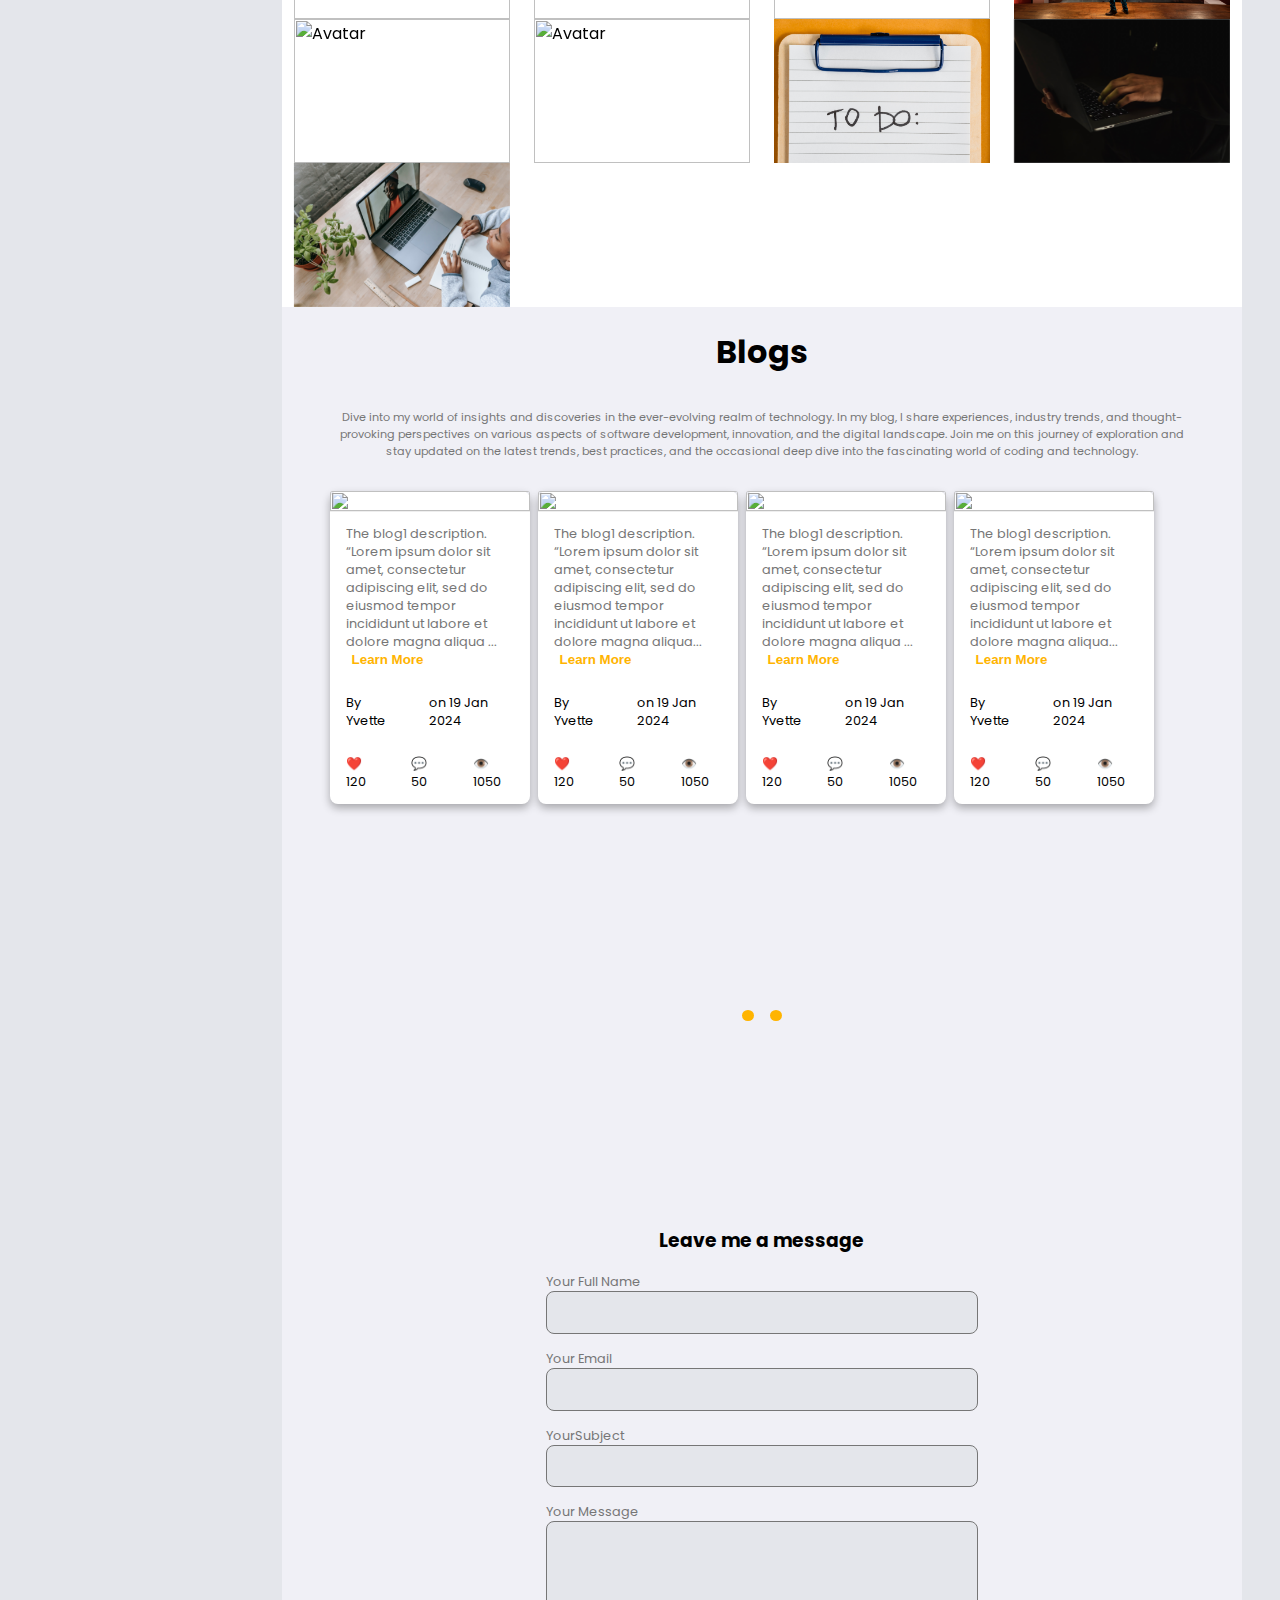
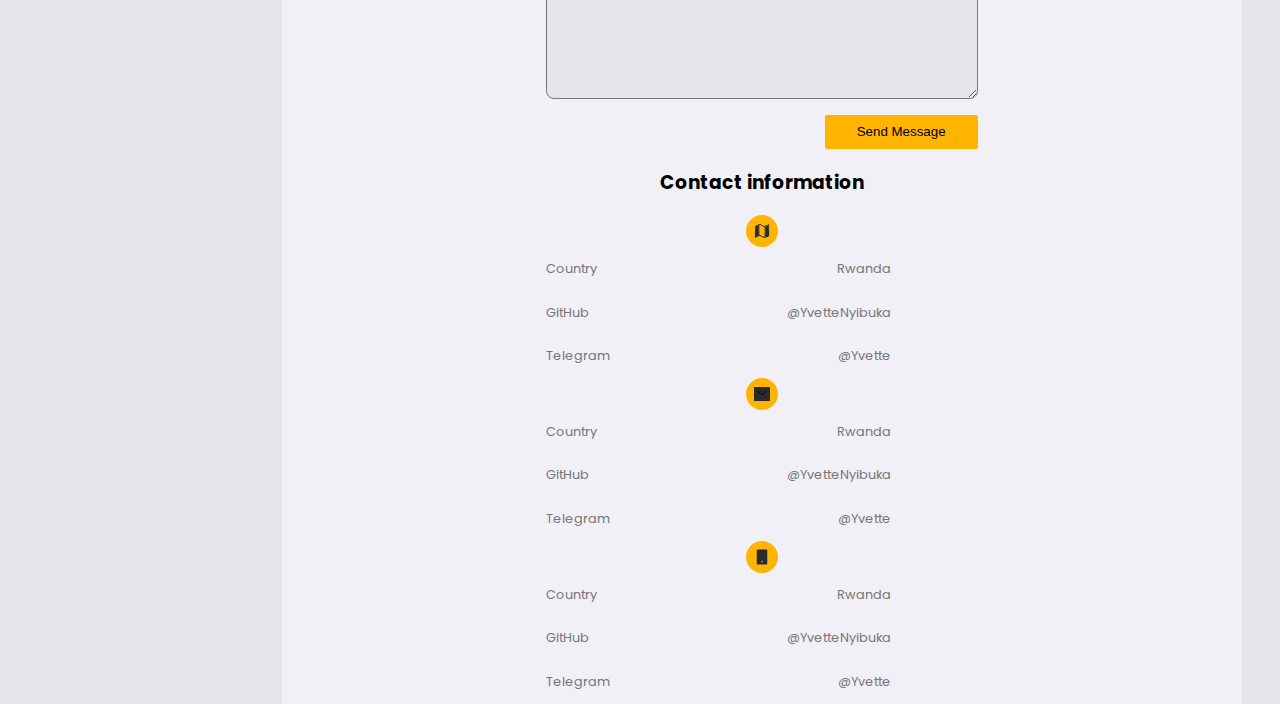
==== commit 414fea2d: "reply contact modal" ====
--- a/index.html
+++ b/index.html
@@ -834,7 +834,7 @@
 
   <section id="contact">
 
-    <div class="contactBody">
+
       <div class="leftform">
       <h3 id="contactsect">Leave me a message</h3>
         <form action="" id="contactForm">
@@ -933,10 +933,9 @@
         <a id="navlink" href="./pages/login.html"><i class="fa-solid fa-right-to-bracket"></i></a>
       </div>
     </div>
-    <script src="../scripts/script.js"></script>
+
     <script src="./scripts/sliders.js"></script>
     <script src="./scripts/blogsSlider.js"></script>
-    <!-- <script src="./scripts/contact.js"></script> -->
     <script></script>
   </body>
 </html>
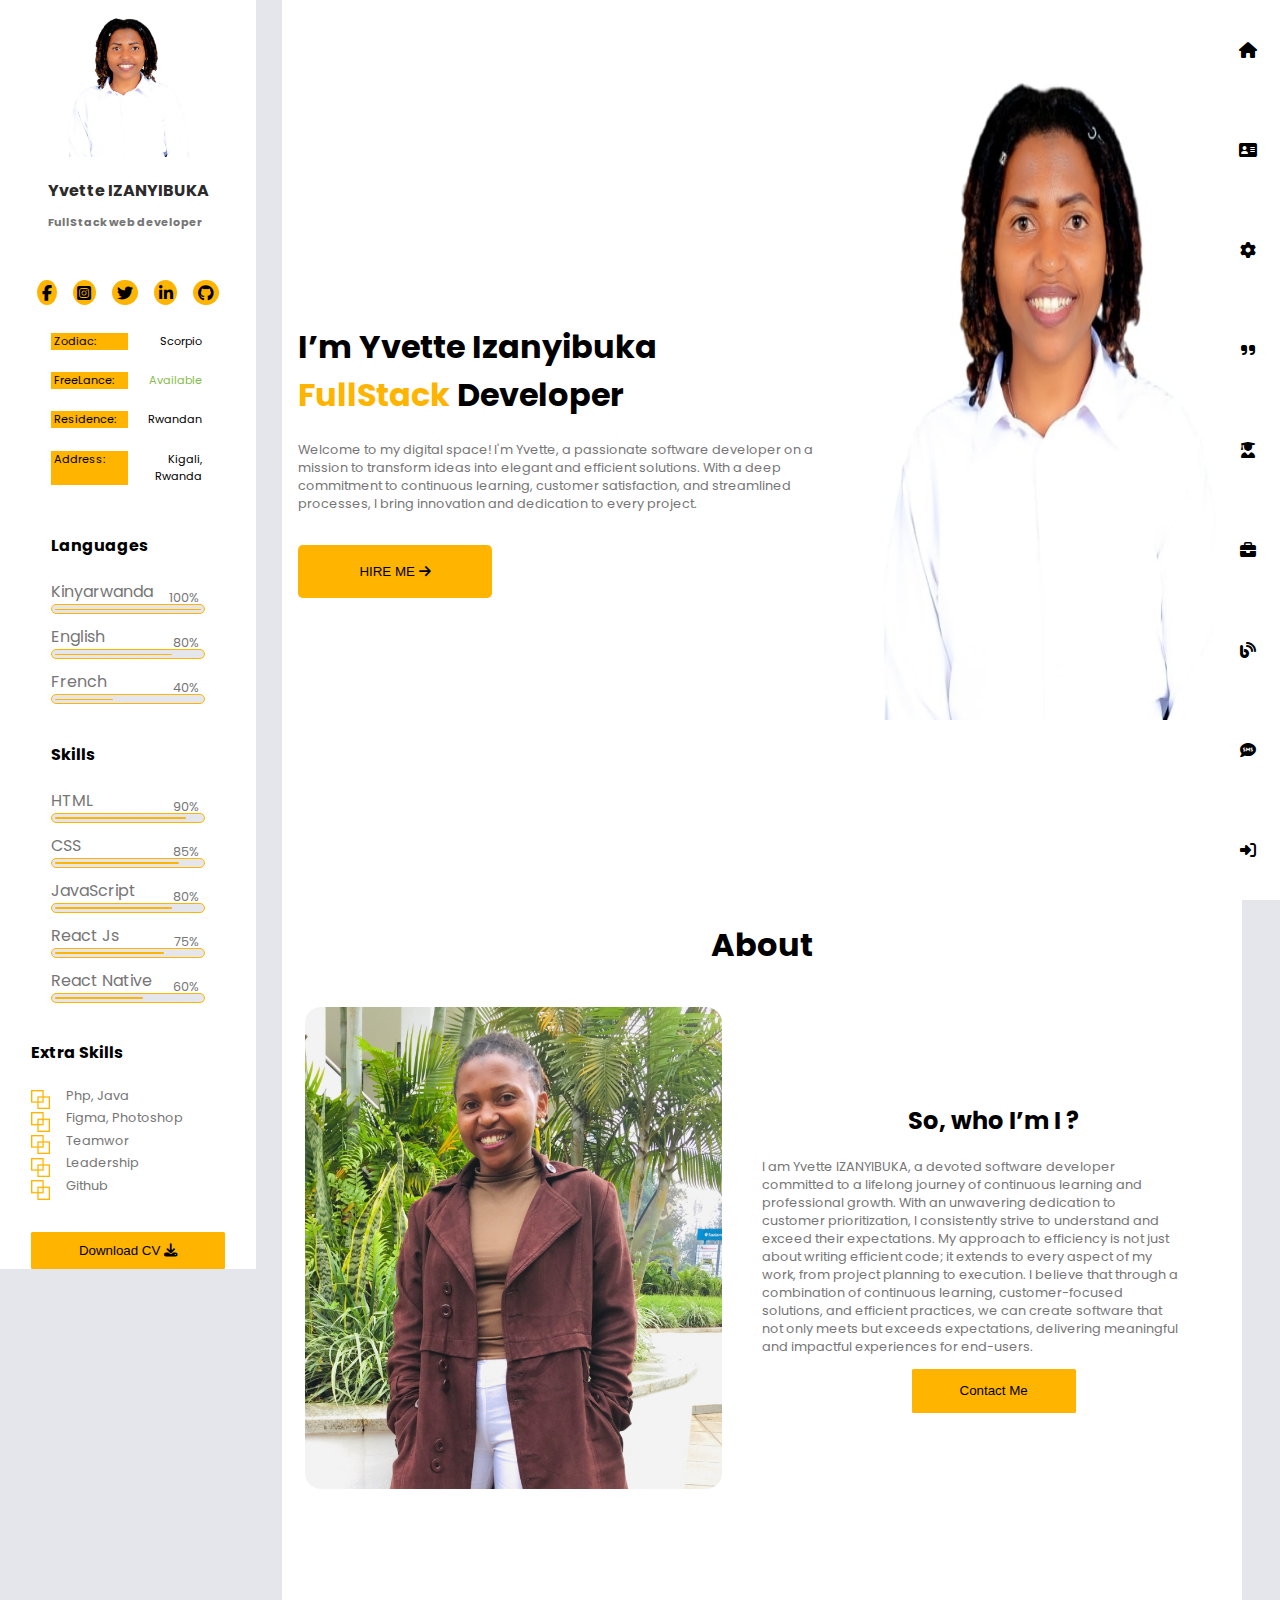
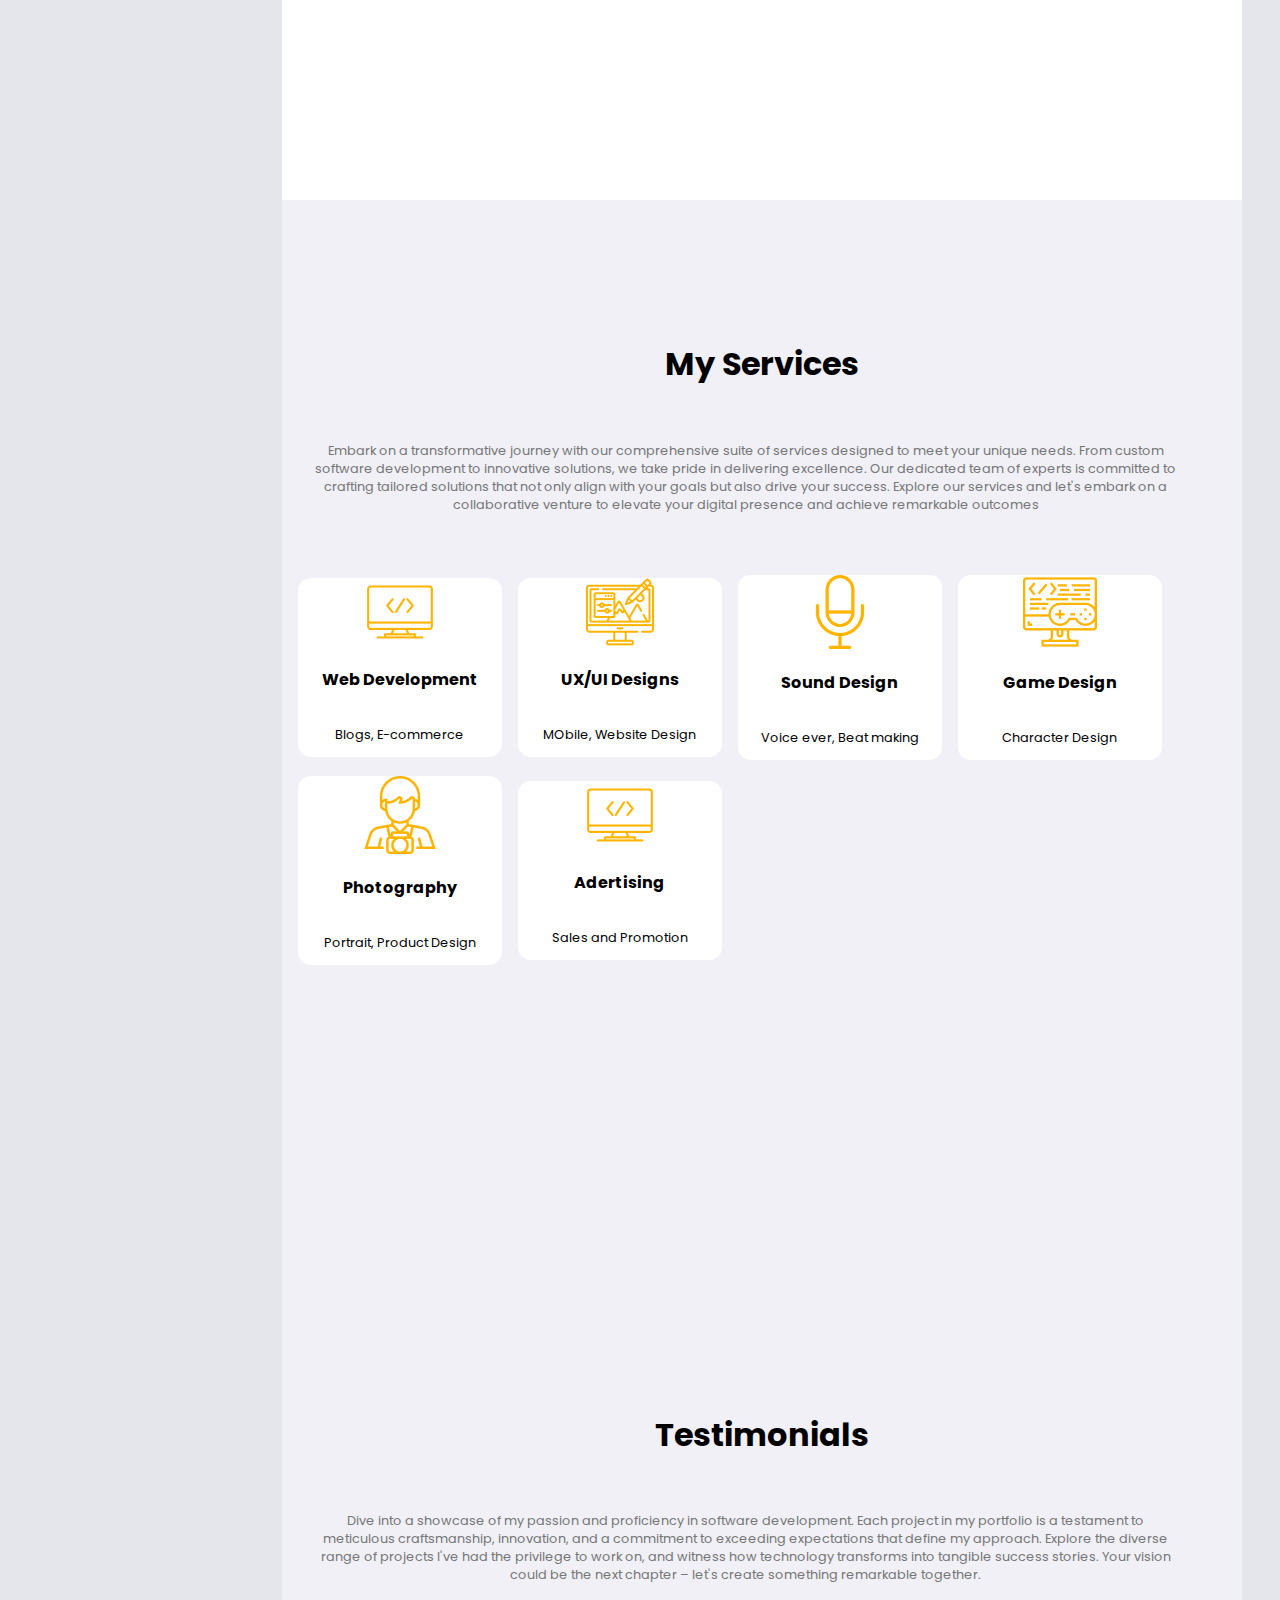
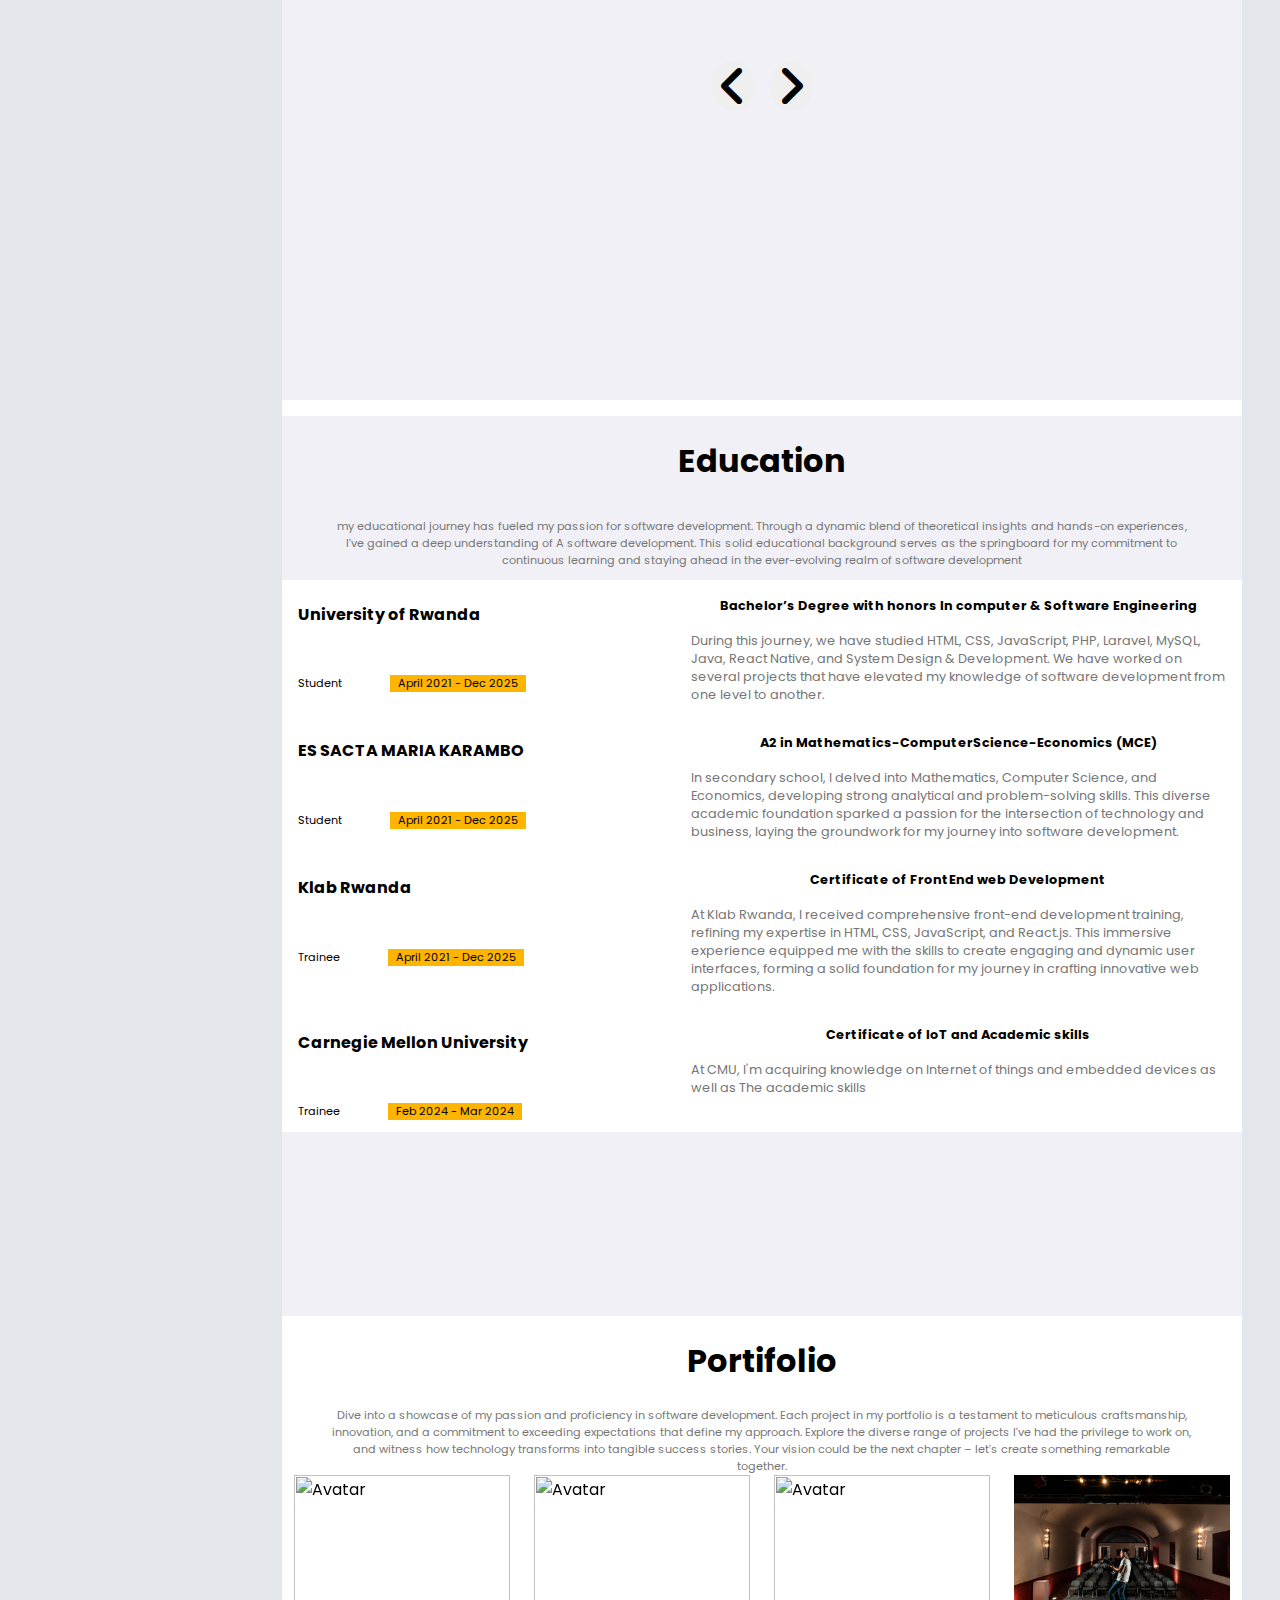
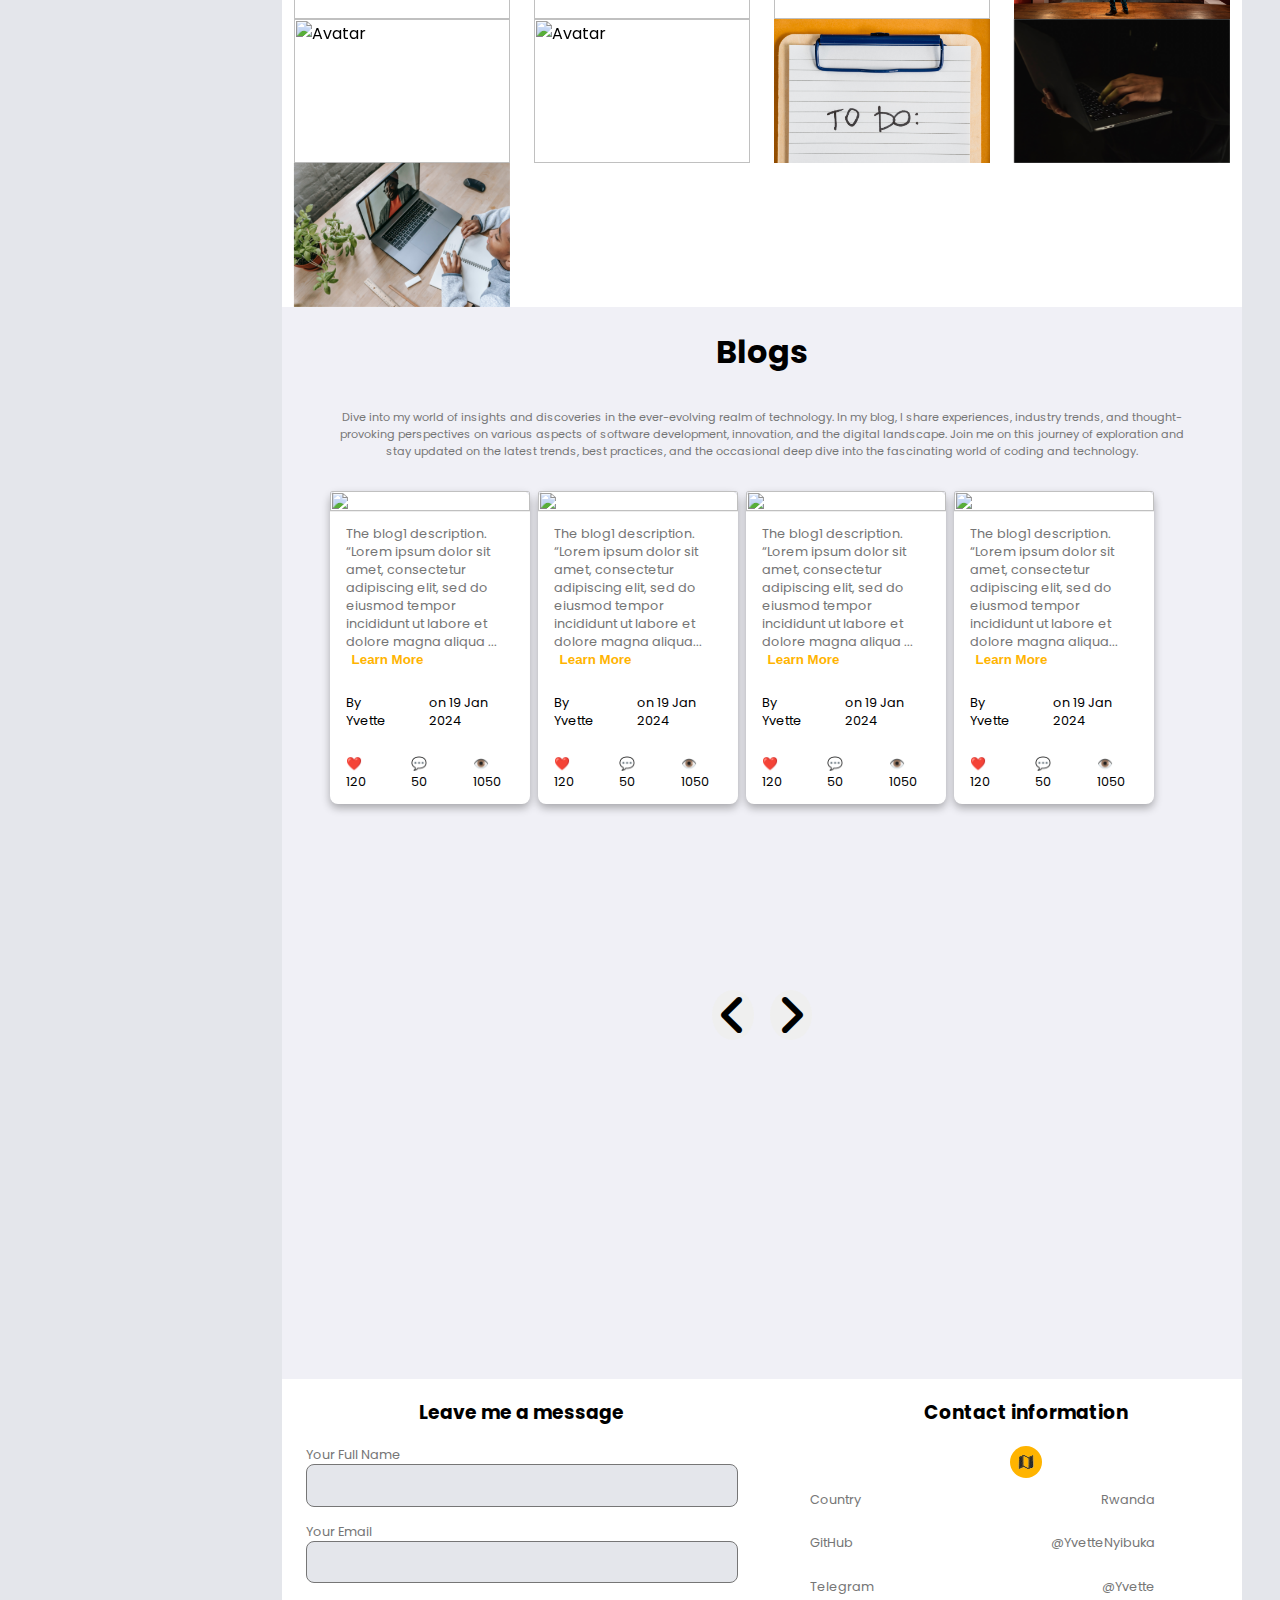
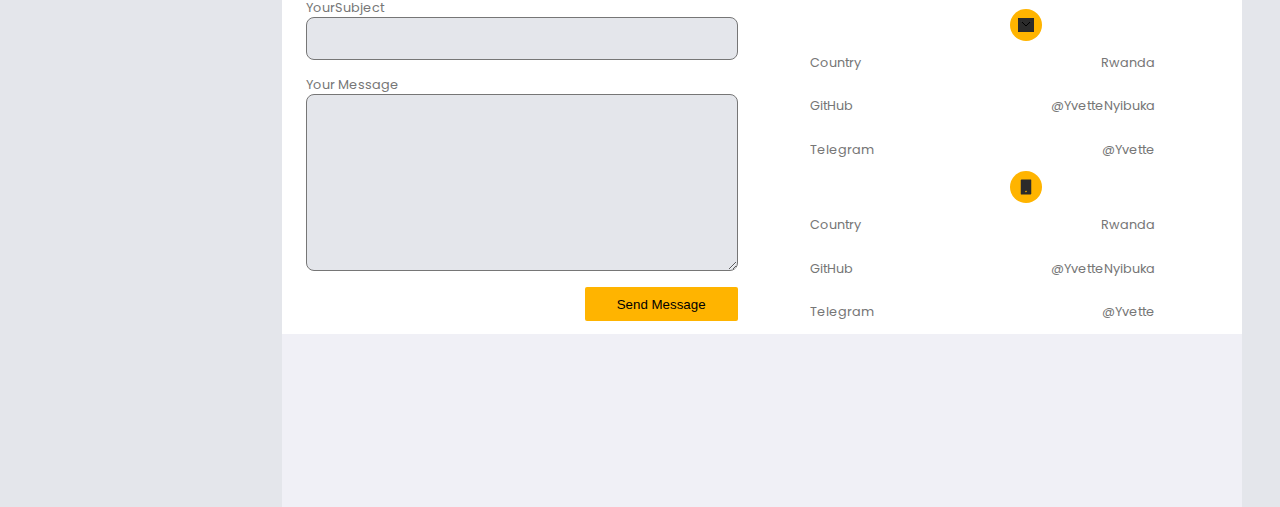
==== commit 24b9edb5: "resolving errors" ====
--- a/index.html
+++ b/index.html
@@ -511,8 +511,8 @@
             </div>
         </div>
             <div class="sliders">
-    <button onclick="prevSlide()" id="sliderdiv"></button>
-    <button onclick="nextSlide()" id="sliderdiv"></button>
+    <button onclick="prevSlide()" id="sliderdiv"><i class="fa-solid fa-angle-left slide"></i></button>
+    <button onclick="nextSlide()" id="sliderdiv"><i class="fa-solid fa-angle-right slide"></i></button>
          </div>
         </div>
        </section>
@@ -827,14 +827,14 @@
         </div>
         </div>
         <div class="sliders">
-    <button onclick="prevSlide1()" id="sliderdiv"></button>
-    <button onclick="nextSlide1()" id="sliderdiv"></button>
+    <button onclick="prevSlide1()" id="sliderdiv"><i class="fa-solid fa-angle-left slide"></i></button>
+    <button onclick="nextSlide1()" id="sliderdiv"><i class="fa-solid fa-angle-right slide"></i></button>
          </div>
   </section>
 
   <section id="contact">
 
-
+    <div class="contactBody">
       <div class="leftform">
       <h3 id="contactsect">Leave me a message</h3>
         <form action="" id="contactForm">
@@ -933,7 +933,7 @@
         <a id="navlink" href="./pages/login.html"><i class="fa-solid fa-right-to-bracket"></i></a>
       </div>
     </div>
-
+    <script src="../scripts/script.js"></script>
     <script src="./scripts/sliders.js"></script>
     <script src="./scripts/blogsSlider.js"></script>
     <script></script>
--- a/styles/testimonial.css
+++ b/styles/testimonial.css
@@ -97,13 +97,15 @@
 }
 
 #sliderdiv {
-  background-color: #ffb400;
-  width: 0.5rem;
-  height: 0.7rem;
+  /* background-color: #ffb400; */
+  /* width: 0.5rem;
+  height: 0.7rem; */
   border-radius: 100%;
   border: none;
 }
-
+#sliderdiv .slide {
+  font-size: 3rem;
+}
 @media (max-width: 800px) {
   #testheader {
     text-align: center;
--- a/styles/blog.css
+++ b/styles/blog.css
@@ -81,7 +81,7 @@
 
 .blog-descrption p {
   font-size: 0.8rem;
-  color: #767676;
+  color: hsl(0, 0%, 46%);
 }
 
 @media (max-width: 800px) {
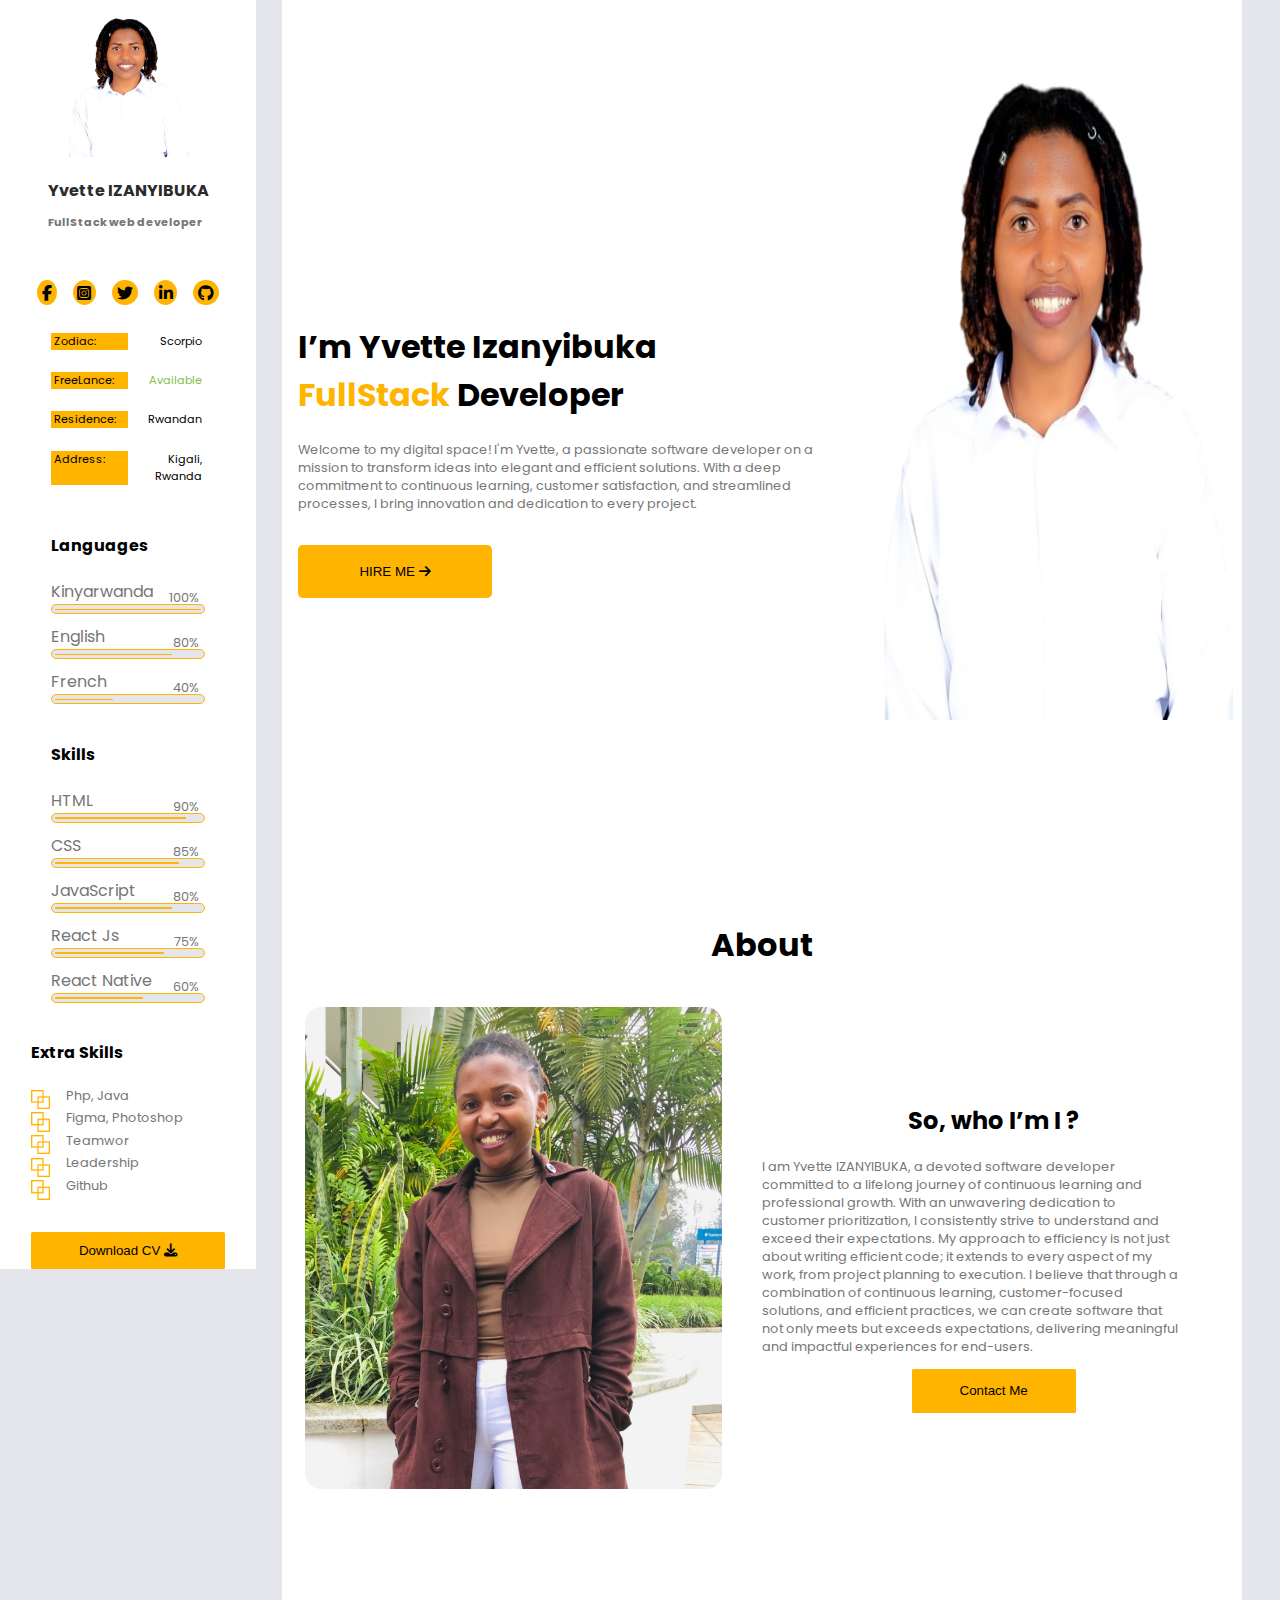
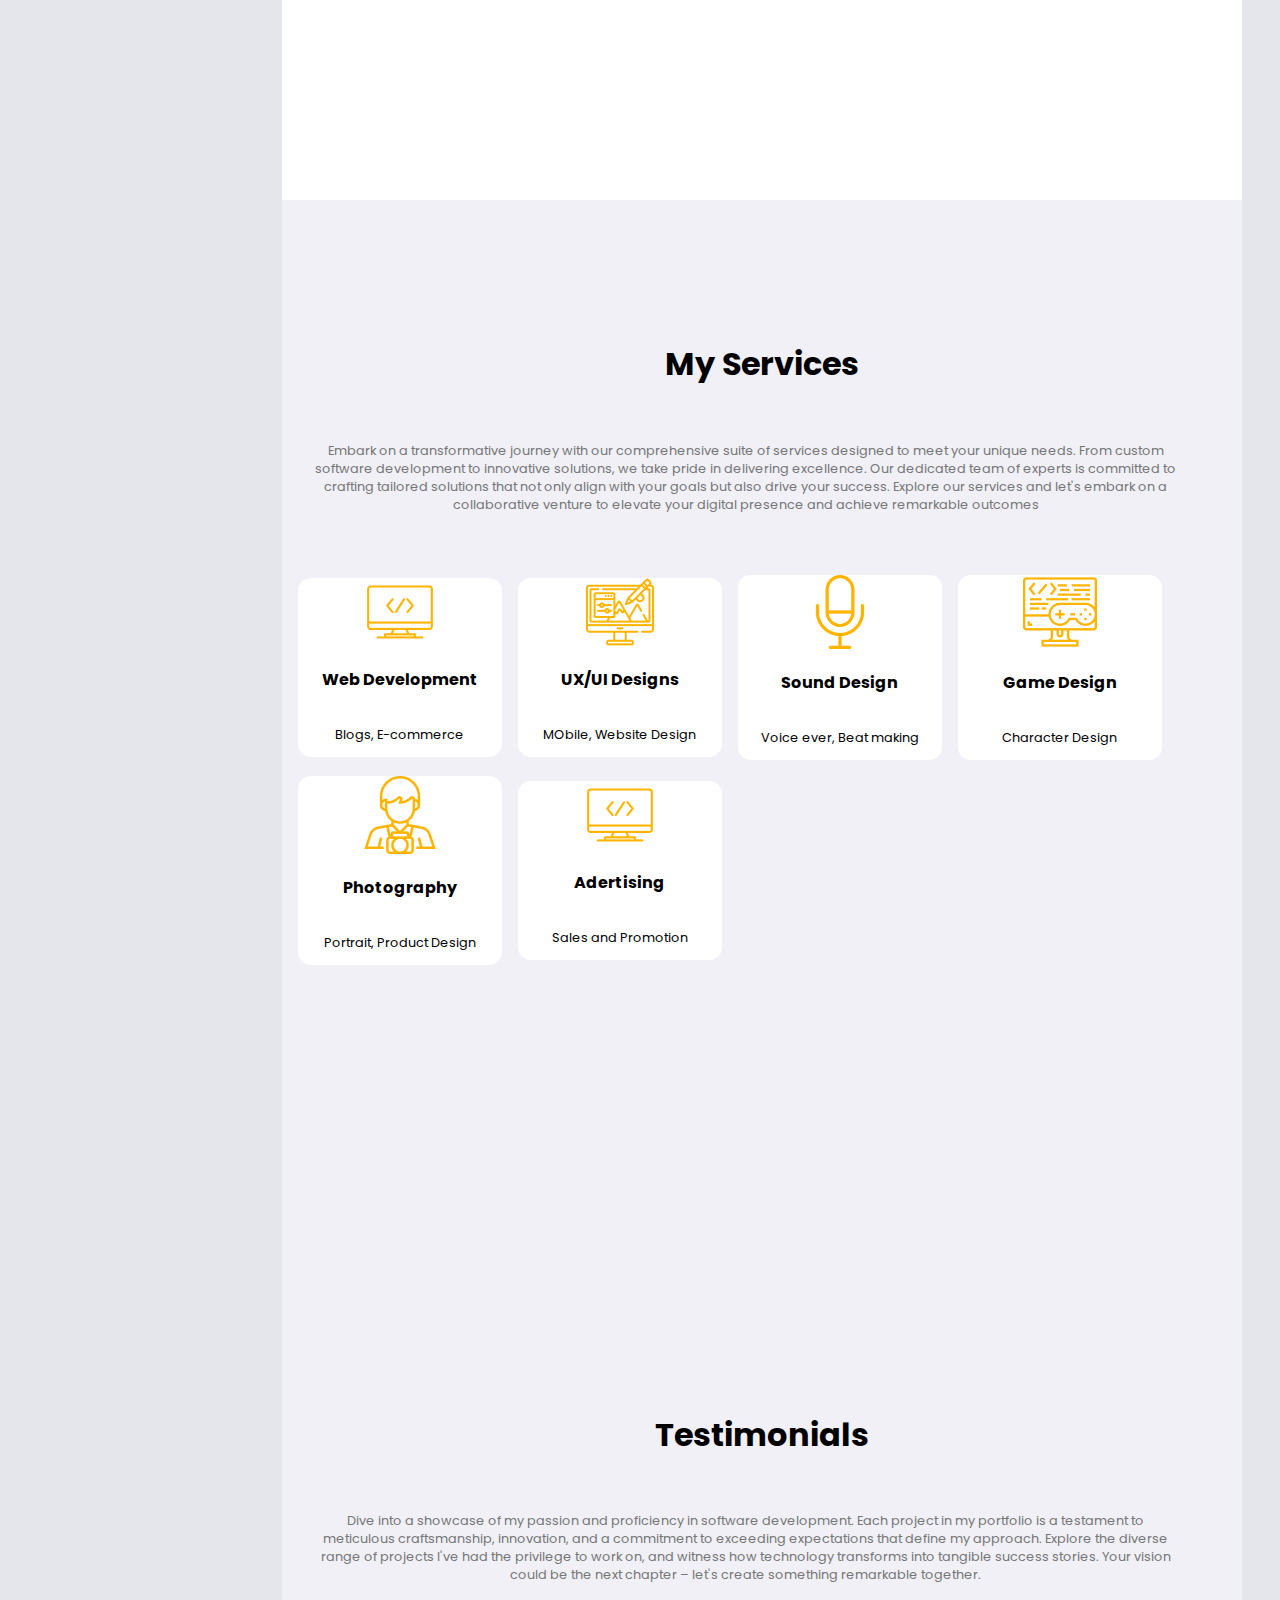
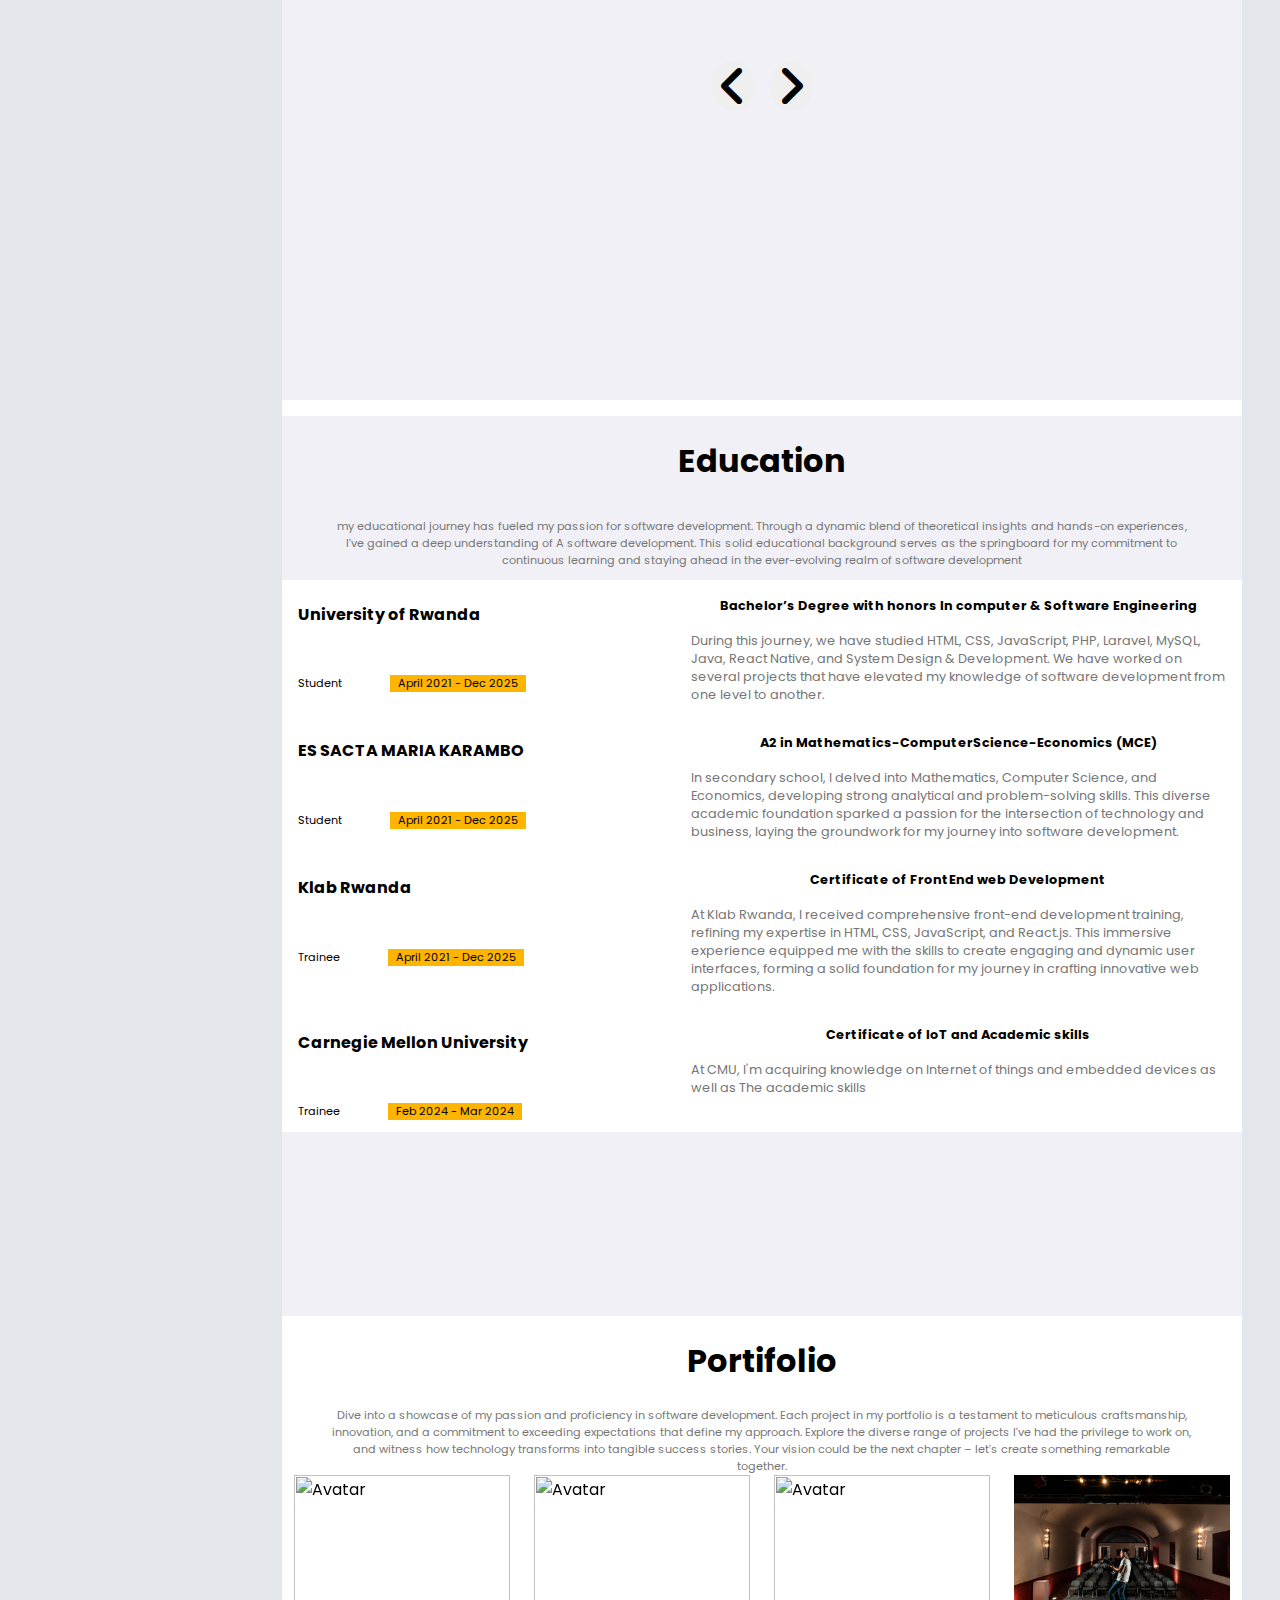
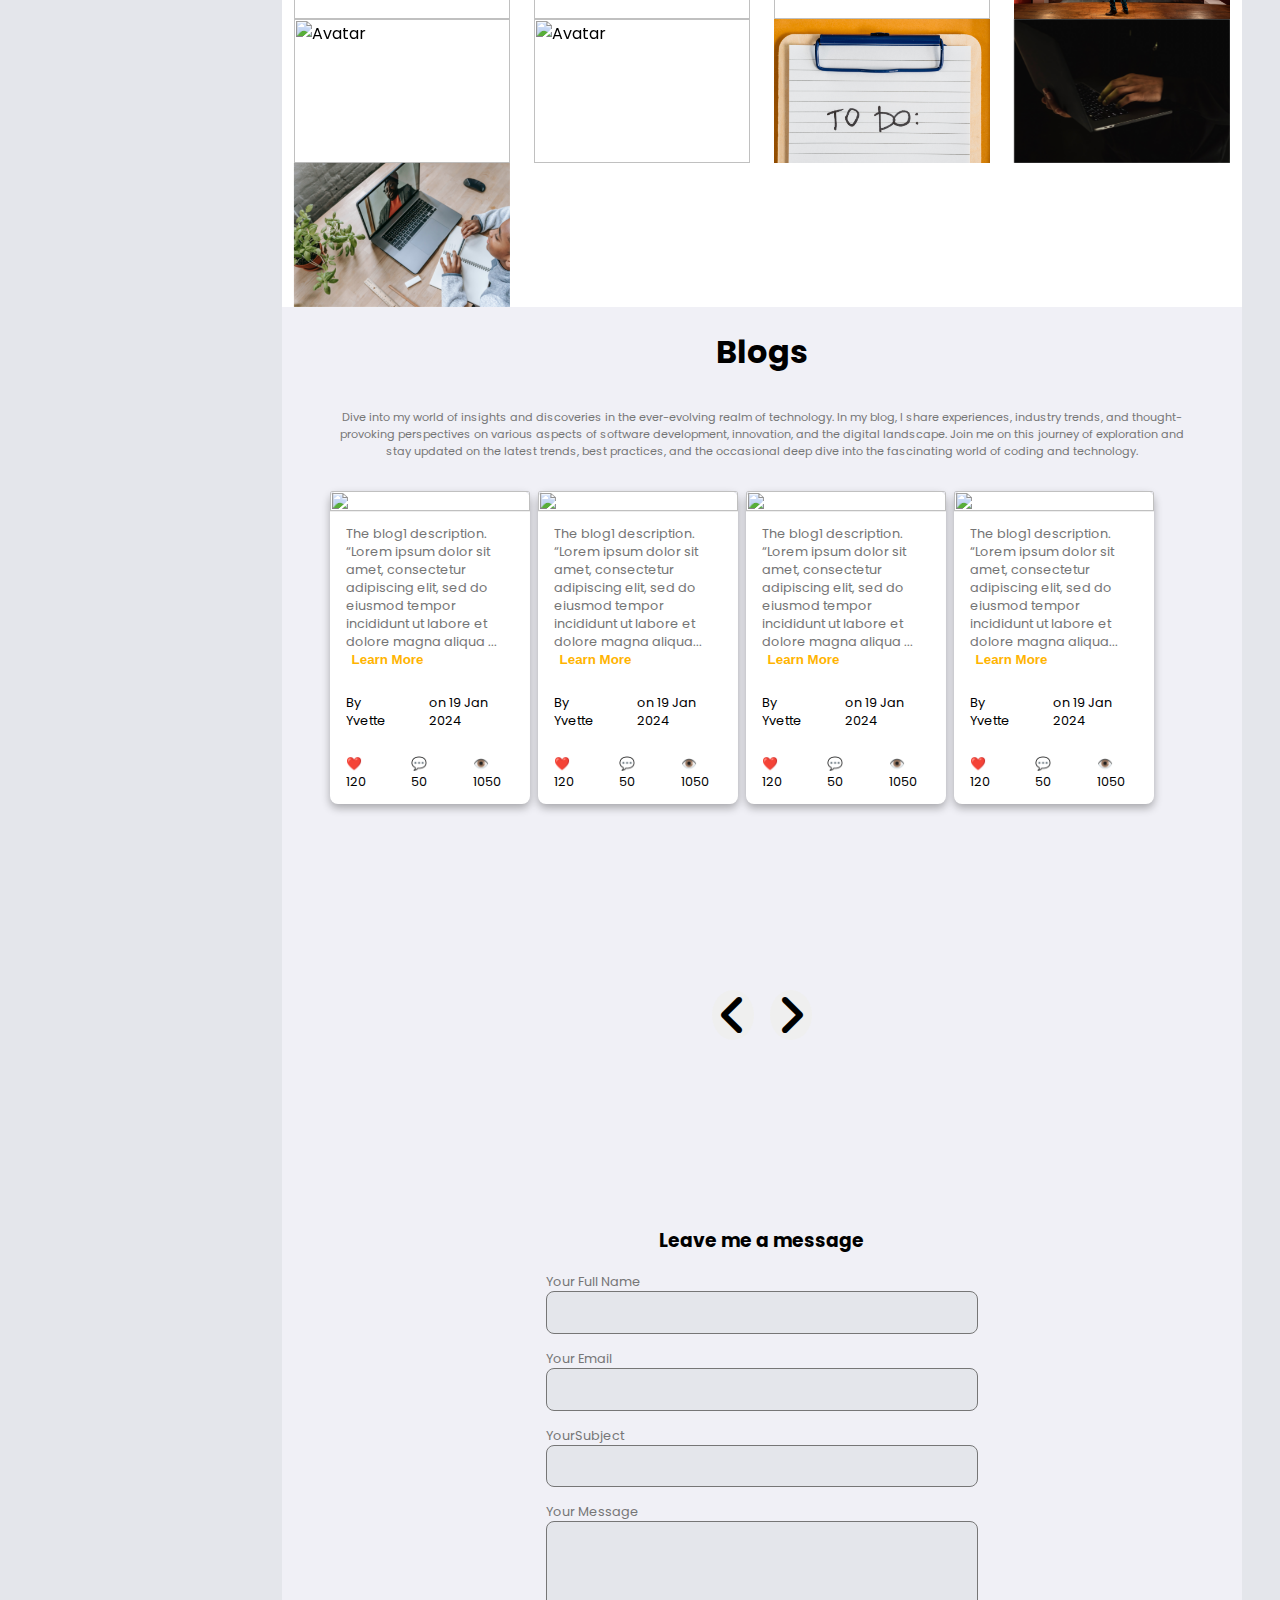
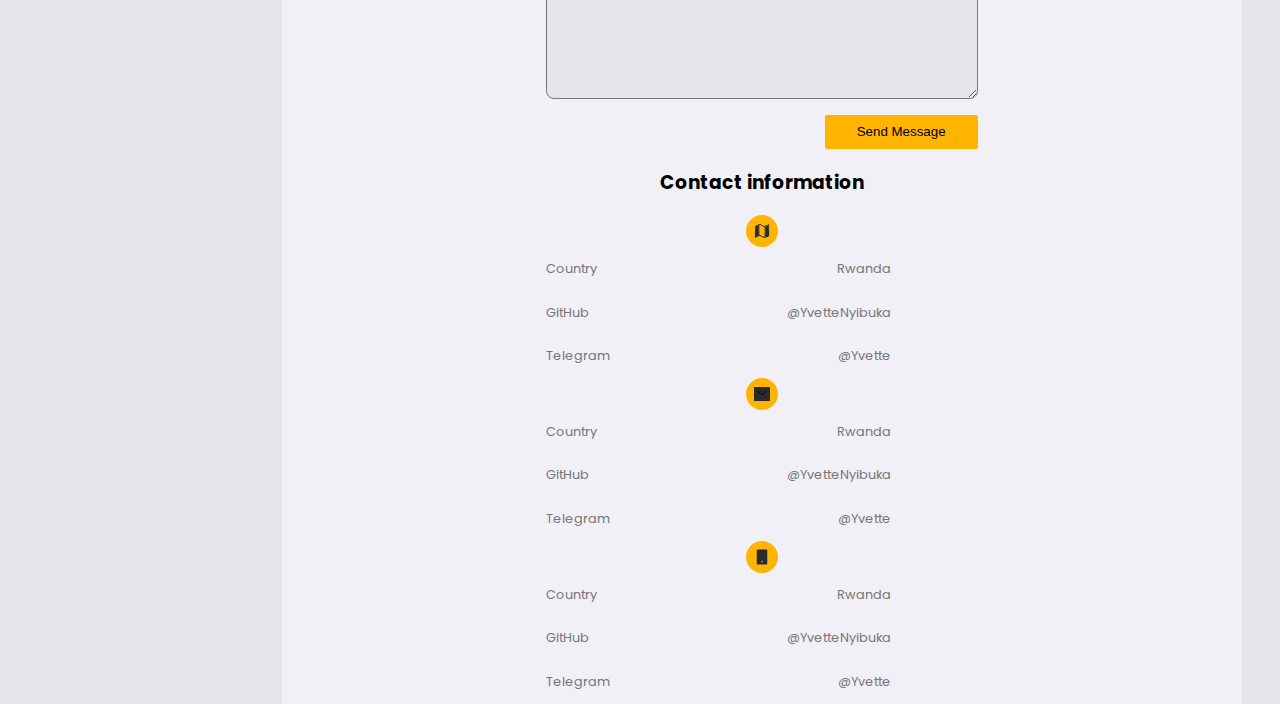
==== commit 5451cfad: "resolving errors" ====
--- a/index.html
+++ b/index.html
@@ -834,7 +834,7 @@
 
   <section id="contact">
 
-    <div class="contactBody">
+
       <div class="leftform">
       <h3 id="contactsect">Leave me a message</h3>
         <form action="" id="contactForm">
@@ -933,7 +933,7 @@
         <a id="navlink" href="./pages/login.html"><i class="fa-solid fa-right-to-bracket"></i></a>
       </div>
     </div>
-    <script src="../scripts/script.js"></script>
+
     <script src="./scripts/sliders.js"></script>
     <script src="./scripts/blogsSlider.js"></script>
     <script></script>
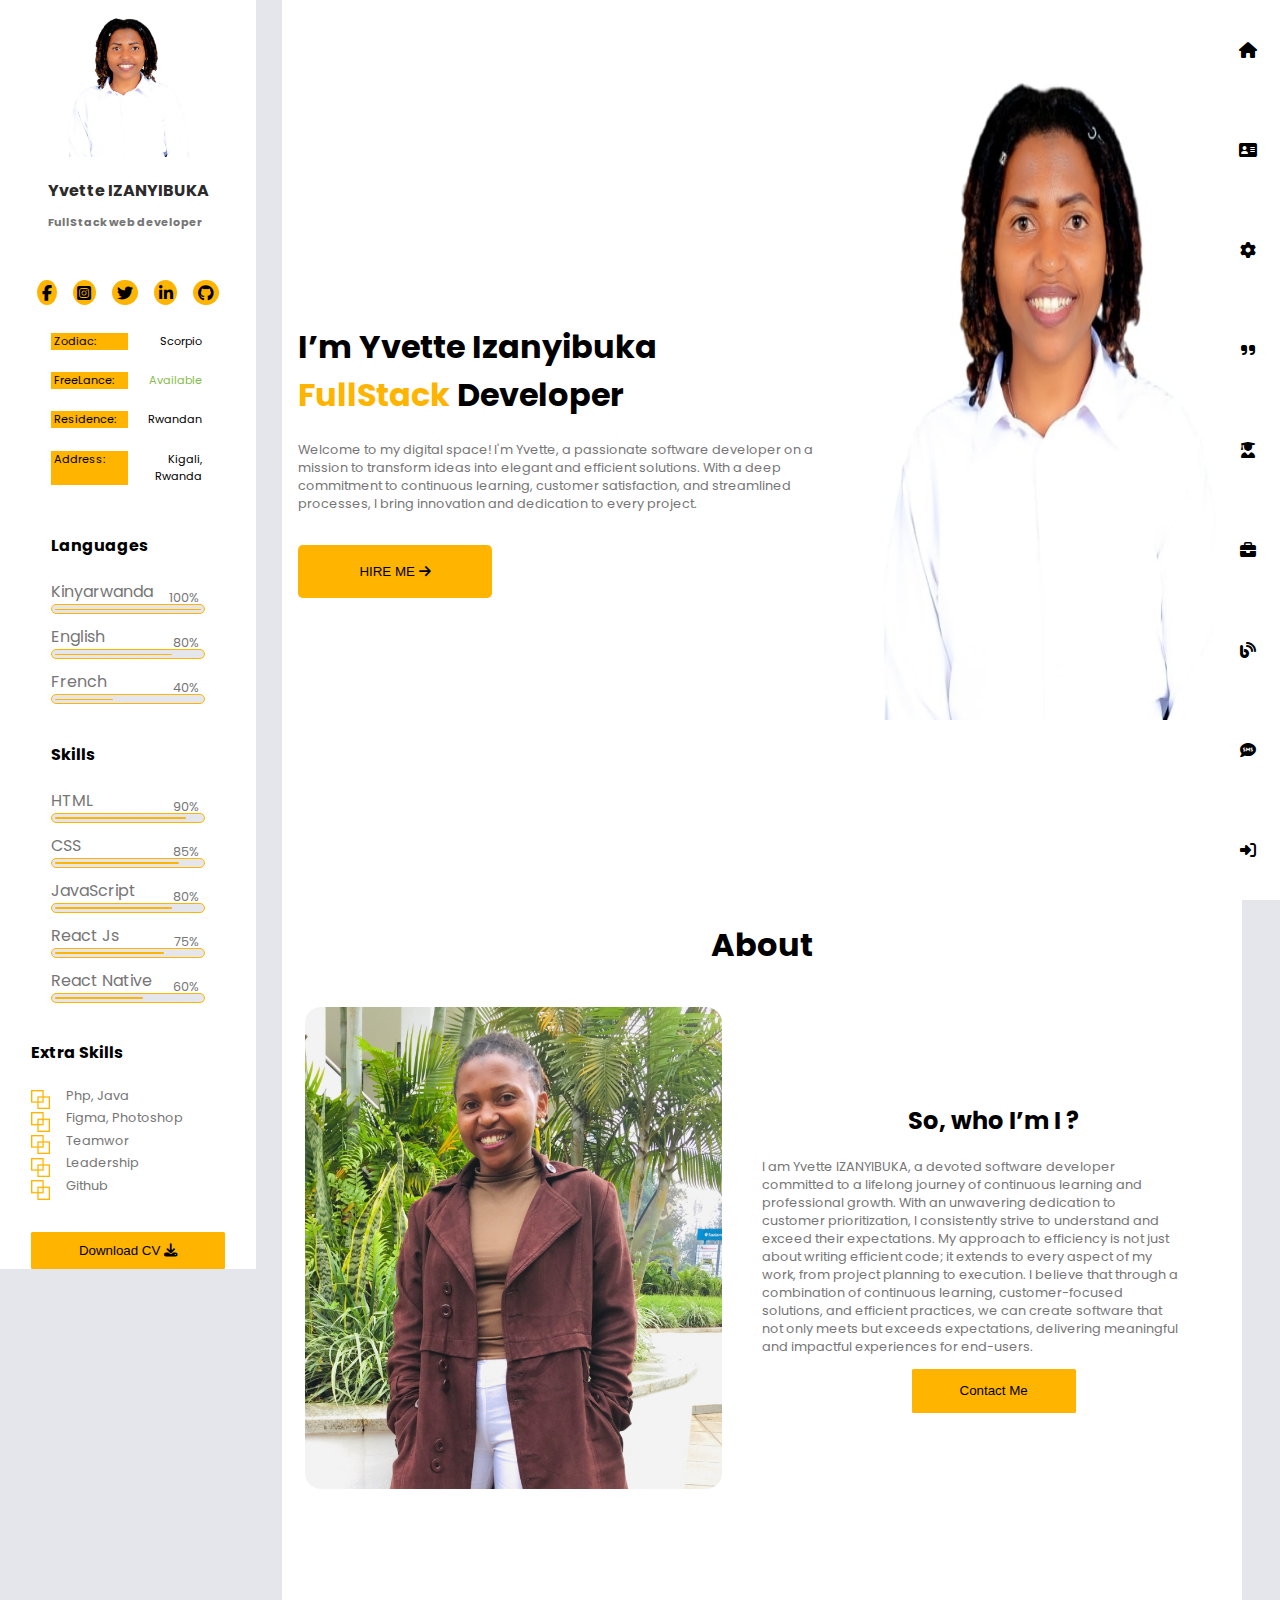
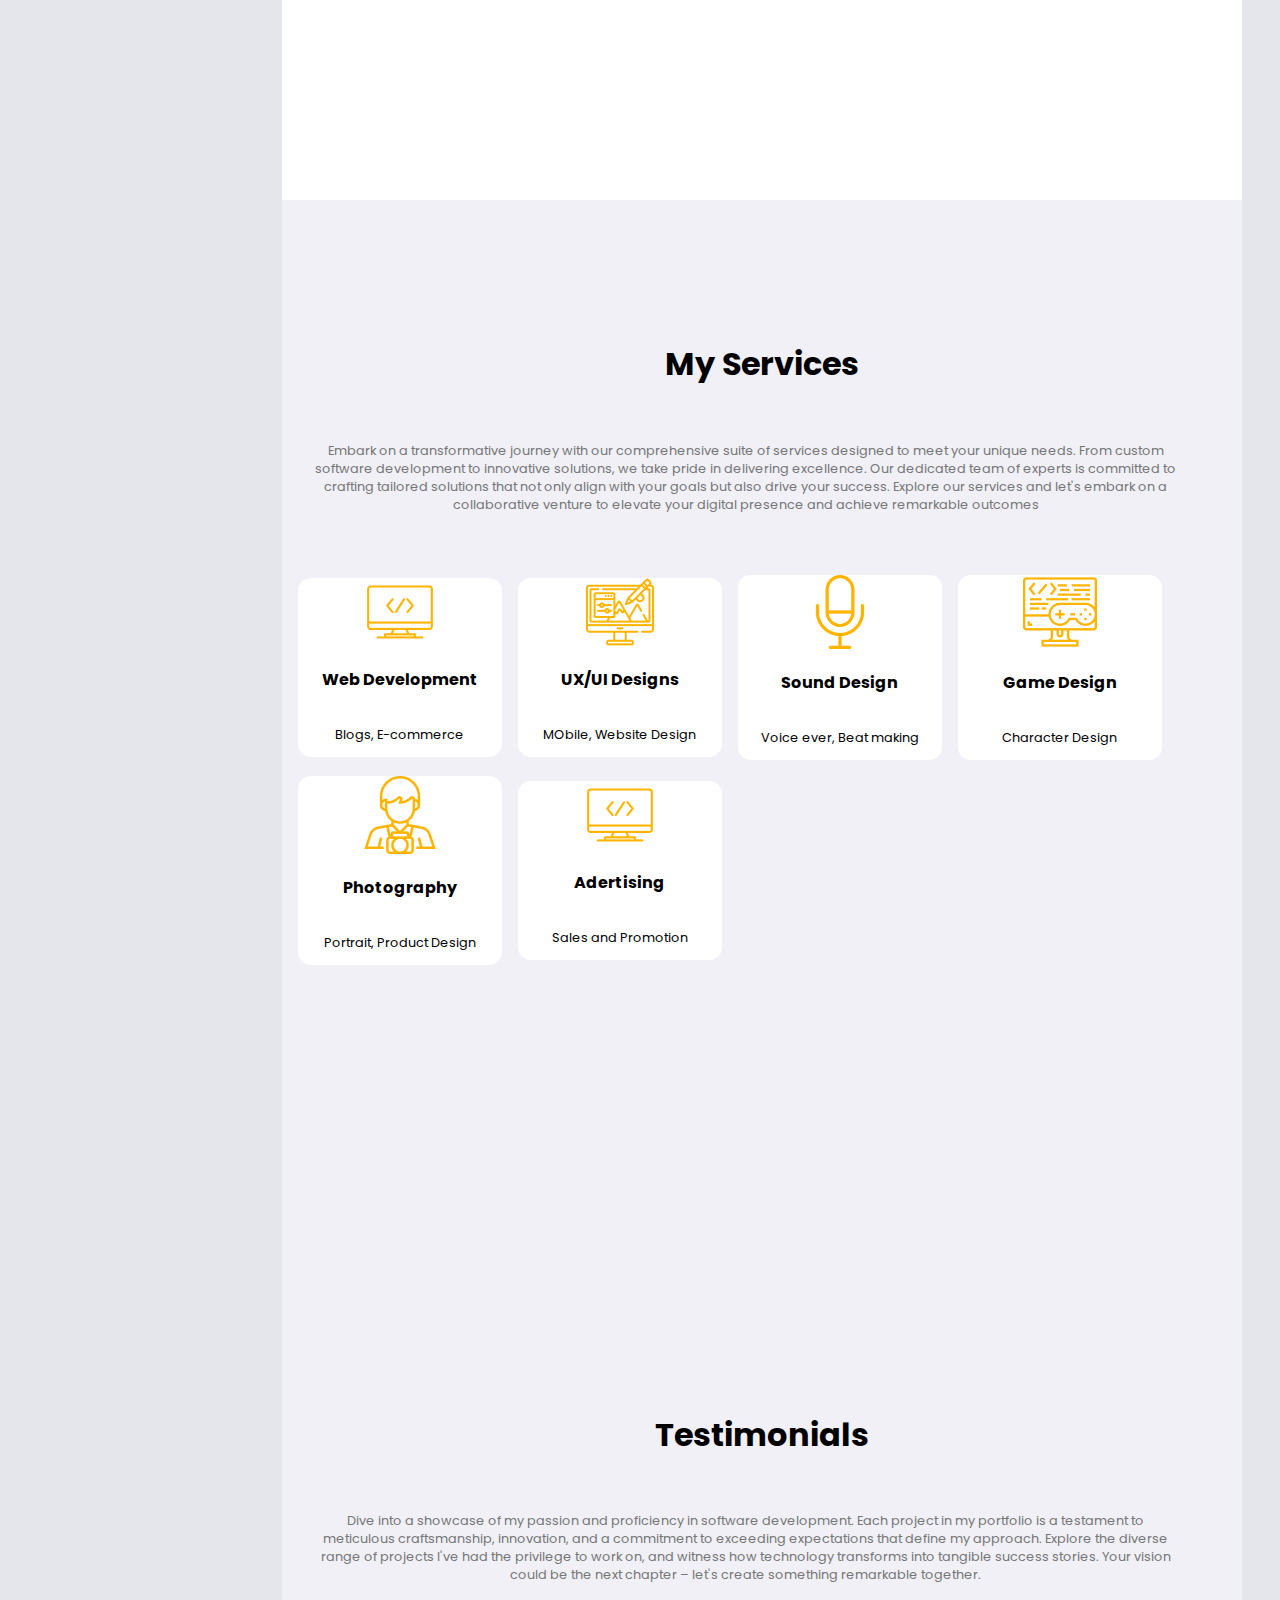
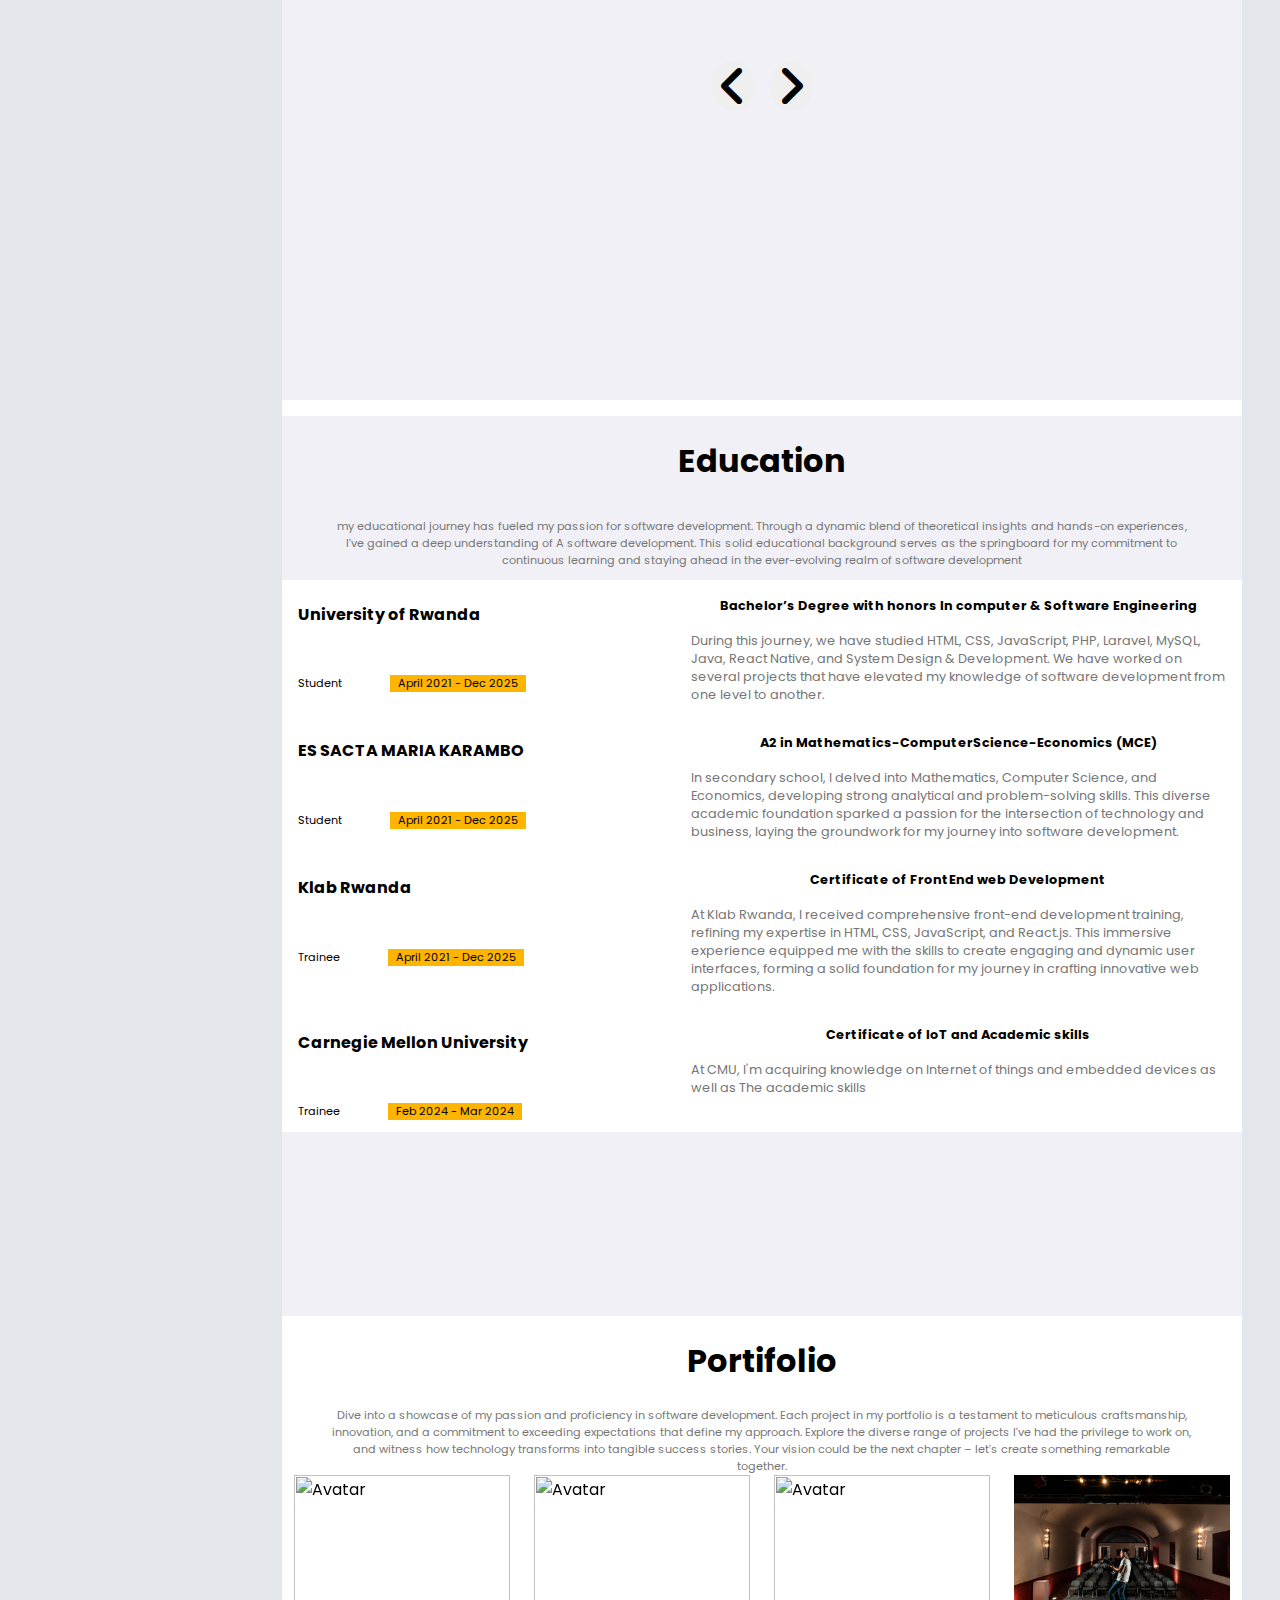
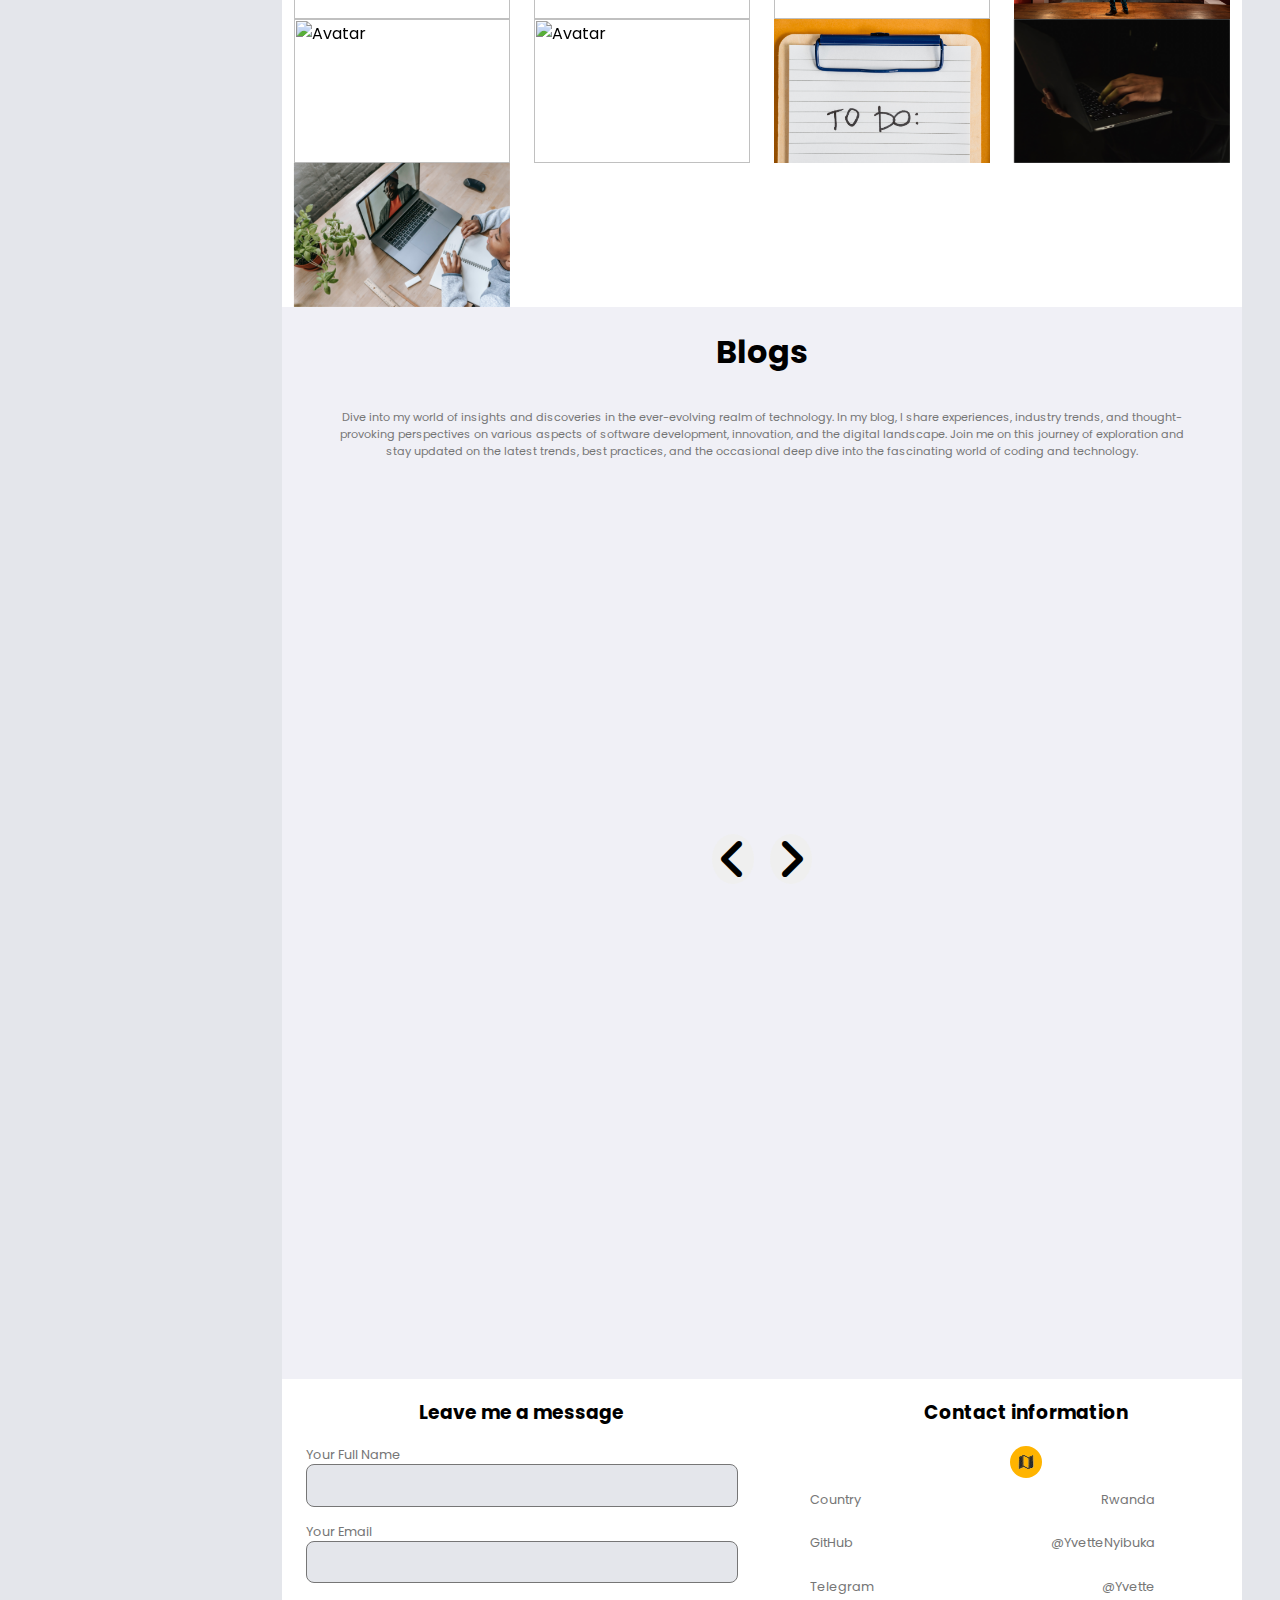
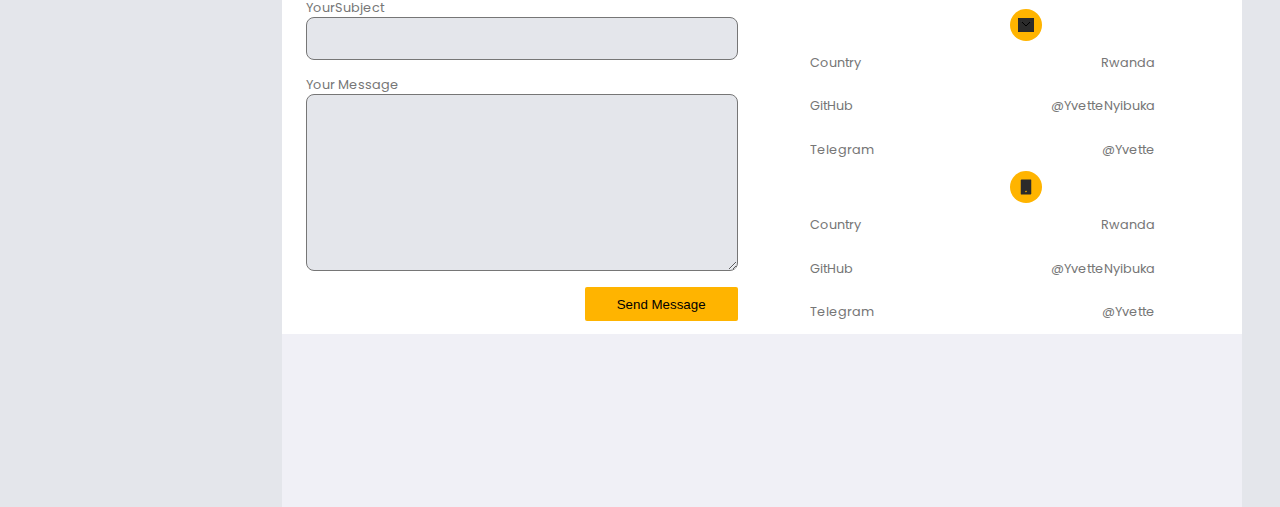
==== commit 082218f7: "rendering blogs oh landing page" ====
--- a/index.html
+++ b/index.html
@@ -38,6 +38,8 @@
      <link rel="stylesheet" href="./styles/portifolio.css">
      <link rel="stylesheet" href="./styles/blog.css">
      <link rel="stylesheet" href="./styles/contact.css">
+         <script src="./scripts/blogsSlider.js"></script>
+
   </head>
   <body>
     <div class="landing-container">
@@ -663,178 +665,18 @@
  <p id="blogIntro">
     Dive into my world of insights and discoveries in the ever-evolving realm of technology. In my blog, I share experiences, industry trends, and thought-provoking perspectives on various aspects of software development, innovation, and the digital landscape. Join me on this journey of exploration and stay updated on the latest trends, best practices, and the occasional deep dive into the fascinating world of coding and technology.
  </p>
-      <div class="blogs-wrapper">
-        <div class="blog-card">
-          <div class="blog-img">
-            <img src="./images/Ffyur.jpg" alt="" />
-          </div>
-          <div class="blog-descrption">
-            <p id="blogdescc">The blog1 description.
-              “Lorem ipsum dolor sit amet, consectetur adipiscing elit, 
-              sed do eiusmod tempor incididunt ut labore et dolore magna aliqua
-              ... <button id="fullblogbtn" > <a id="leanmore" href="./pages/singleblog.html">Learn More</a></button>
-            </p>
-          </div>
-          <div class="blog-info">
-            <p>By Yvette</p>
-            <p>on 19 Jan 2024</p>
-          </div>
-          <div class="blog-statistics">
-            <p>❤️ 120</p>
-            <p>💬 50</p>
-            <p>👁️ 1050</p>
-          </div>
-        </div>
-        <div class="blog-card">
-          <div class="blog-img">
-            <img src="./images/Ffyur.jpg" alt="" />
-          </div>
-          <div class="blog-descrption">
-            <p id="blogdescc">The blog1 description.
-              “Lorem ipsum dolor sit amet, consectetur adipiscing elit, 
-              sed do eiusmod tempor incididunt ut labore et dolore magna aliqua...<button id="fullblogbtn" > <a id="leanmore" href="./pages/singleblog.html">Learn More</a></button>
-            </p>
-          </div>
-          <div class="blog-info">
-            <p>By Yvette</p>
-            <p>on 19 Jan 2024</p>
-          </div>
-          <div class="blog-statistics">
-            <p>❤️ 120</p>
-            <p>💬 50</p>
-            <p>👁️ 1050</p>
-          </div>
-        </div>
-        <div class="blog-card">
-          <div class="blog-img">
-            <img src="./images/Ffyur.jpg" alt="" />
-          </div>
-          <div class="blog-descrption">
-            <p id="blogdescc">The blog1 description.
-              “Lorem ipsum dolor sit amet, consectetur adipiscing elit, 
-              sed do eiusmod tempor incididunt ut labore et dolore magna aliqua ...<button id="fullblogbtn" > <a id="leanmore" href="./pages/singleblog.html">Learn More</a></button>
-            </p>
-          </div>
-          <div class="blog-info">
-            <p>By Yvette</p>
-            <p>on 19 Jan 2024</p>
-          </div>
-          <div class="blog-statistics">
-            <p>❤️ 120</p>
-            <p>💬 50</p>
-            <p>👁️ 1050</p>
-          </div>
-        </div>
-        <div class="blog-card">
-          <div class="blog-img">
-            <img src="./images/Ffyur.jpg" alt="" />
-          </div>
-          <div class="blog-descrption">
-            <p id="blogdescc">The blog1 description.
-              “Lorem ipsum dolor sit amet, consectetur adipiscing elit, 
-              sed do eiusmod tempor incididunt ut labore et dolore magna aliqua... <button id="fullblogbtn" > <a id="leanmore" href="./pages/singleblog.html">Learn More</a></button>
-            </p>
-          </div>
-          <div class="blog-info">
-            <p>By Yvette</p>
-            <p>on 19 Jan 2024</p>
-          </div>
-          <div class="blog-statistics">
-            <p>❤️ 120</p>
-            <p>💬 50</p>
-            <p>👁️ 1050</p>
-          </div>
-        </div>
-        <div class="blog-card">
-          <div class="blog-img">
-            <img src="./images/my blogaApp.jpg" alt="" />
-          </div>
-          <div class="blog-descrption">
-            <p id="blogdescc">The blog1 description.
-              “Lorem ipsum dolor sit amet, consectetur adipiscing elit, 
-              sed do eiusmod tempor incididunt ut labore et dolore magna aliqua... <button id="fullblogbtn" > <a id="leanmore" href="./pages/singleblog.html">Learn More</a></button>
-            </p>
-          </div>
-          <div class="blog-info">
-            <p>By Yvette</p>
-            <p>on 19 Jan 2024</p>
-          </div>
-          <div class="blog-statistics">
-            <p>❤️ 120</p>
-            <p>💬 50</p>
-            <p>👁️ 1050</p>
-          </div>
-        </div>
-        <div class="blog-card">
-          <div class="blog-img">
-            <img src="./images/my blogaApp.jpg" alt="" />
-          </div>
-          <div class="blog-descrption">
-            <p id="blogdescc">The blog1 description.
-              “Lorem ipsum dolor sit amet, consectetur adipiscing elit, 
-              sed do eiusmod tempor incididunt ut labore et dolore magna aliqua... <button id="fullblogbtn" > <a id="leanmore" href="./pages/singleblog.html">Learn More</a></button>
-            </p>
-          </div>
-          <div class="blog-info">
-            <p>By Yvette</p>
-            <p>on 19 Jan 2024</p>
-          </div>
-          <div class="blog-statistics">
-            <p>❤️ 120</p>
-            <p>💬 50</p>
-            <p>👁️ 1050</p>
-          </div>
-        </div>
-        <div class="blog-card">
-          <div class="blog-img">
-            <img src="./images/my blogaApp.jpg" alt="" />
-          </div>
-          <div class="blog-descrption">
-            <p id="blogdescc">The blog1 description.
-              “Lorem ipsum dolor sit amet, consectetur adipiscing elit, 
-              sed do eiusmod tempor incididunt ut labore et dolore magna aliqua... <button id="fullblogbtn" > <a id="leanmore" href="./pages/singleblog.html">Learn More</a></button>
-            </p>
-          </div>
-          <div class="blog-info">
-            <p>By Yvette</p>
-            <p>on 19 Jan 2024</p>
-          </div>
-          <div class="blog-statistics">
-            <p>❤️ 120</p>
-            <p>💬 50</p>
-            <p>👁️ 1050</p>
-          </div>
-        </div>
-        <div class="blog-card">
-          <div class="blog-img">
-            <img src="./images/my blogaApp.jpg" alt="" />
-          </div>
-          <div class="blog-descrption">
-            <p id="blogdescc">The blog1 description.
-              “Lorem ipsum dolor sit amet, consectetur adipiscing elit, 
-              sed do eiusmod tempor incididunt ut labore et dolore magna aliqua... <button id="fullblogbtn" > <a id="leanmore" href="./pages/singleblog.html">Learn More</a></button>
-            </p>
-          </div>
-          <div class="blog-info">
-            <p>By Yvette</p>
-            <p>on 19 Jan 2024</p>
-          </div>
-          <div class="blog-statistics">
-            <p>❤️ 120</p>
-            <p>💬 50</p>
-            <p>👁️ 1050</p>
-          </div>
-        </div>
-        </div>
+      <div class="blogs-wrapper" id="blogs-wrapper">
+       
+      </div>
         <div class="sliders">
-    <button onclick="prevSlide1()" id="sliderdiv"><i class="fa-solid fa-angle-left slide"></i></button>
-    <button onclick="nextSlide1()" id="sliderdiv"><i class="fa-solid fa-angle-right slide"></i></button>
+    <button  id="sliderdiv" class="prevBtn" ><i class="fa-solid fa-angle-left slide"></i></button>
+    <button  id="sliderdiv" class="nextBtn"><i class="fa-solid fa-angle-right slide"></i></button>
          </div>
   </section>
 
   <section id="contact">
 
-
+    <div class="contactBody">
       <div class="leftform">
       <h3 id="contactsect">Leave me a message</h3>
         <form action="" id="contactForm">
@@ -933,9 +775,12 @@
         <a id="navlink" href="./pages/login.html"><i class="fa-solid fa-right-to-bracket"></i></a>
       </div>
     </div>
-
-    <script src="./scripts/sliders.js"></script>
-    <script src="./scripts/blogsSlider.js"></script>
+    <script src="../scripts/sliders.js"></script>  
+    <script src="../scripts/script.js"></script>
+        <!-- <script src="./scripts/blogsSlider.js"></script> -->
+
+
+
     <script></script>
   </body>
 </html>
